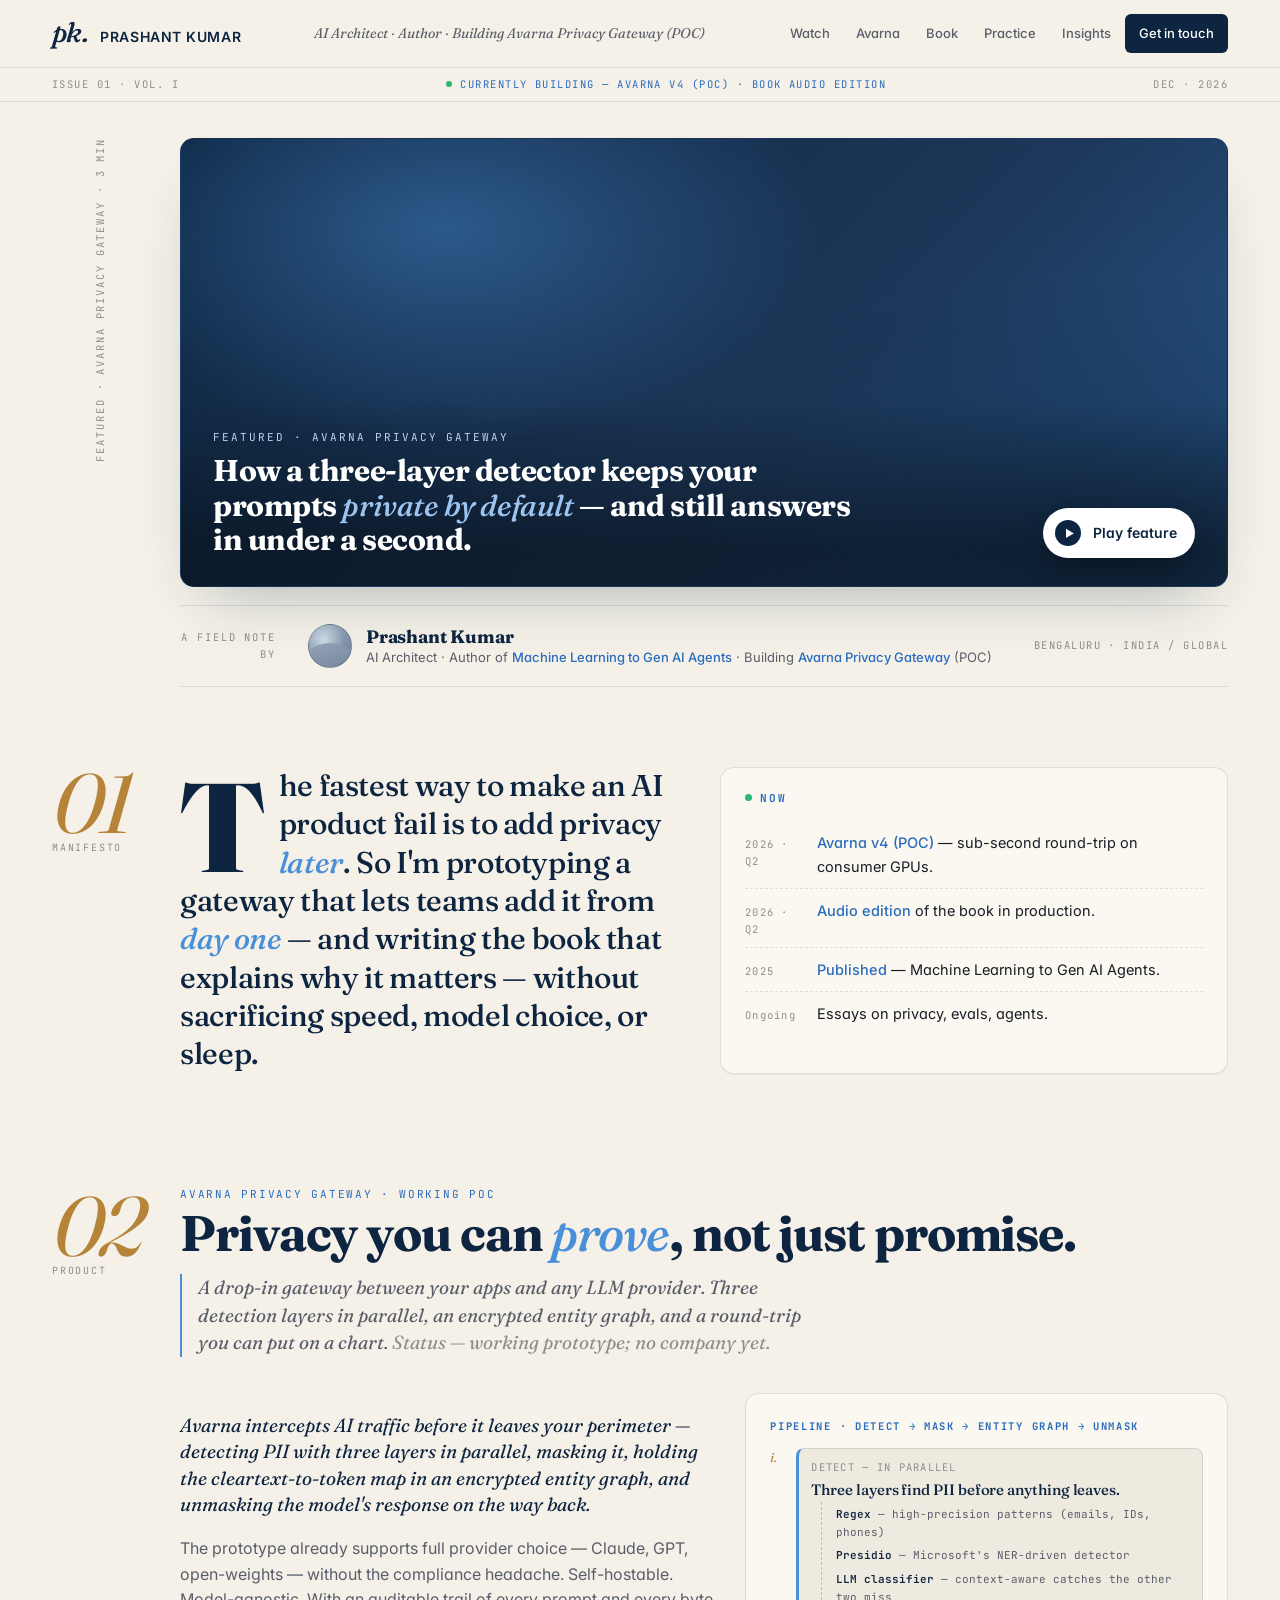
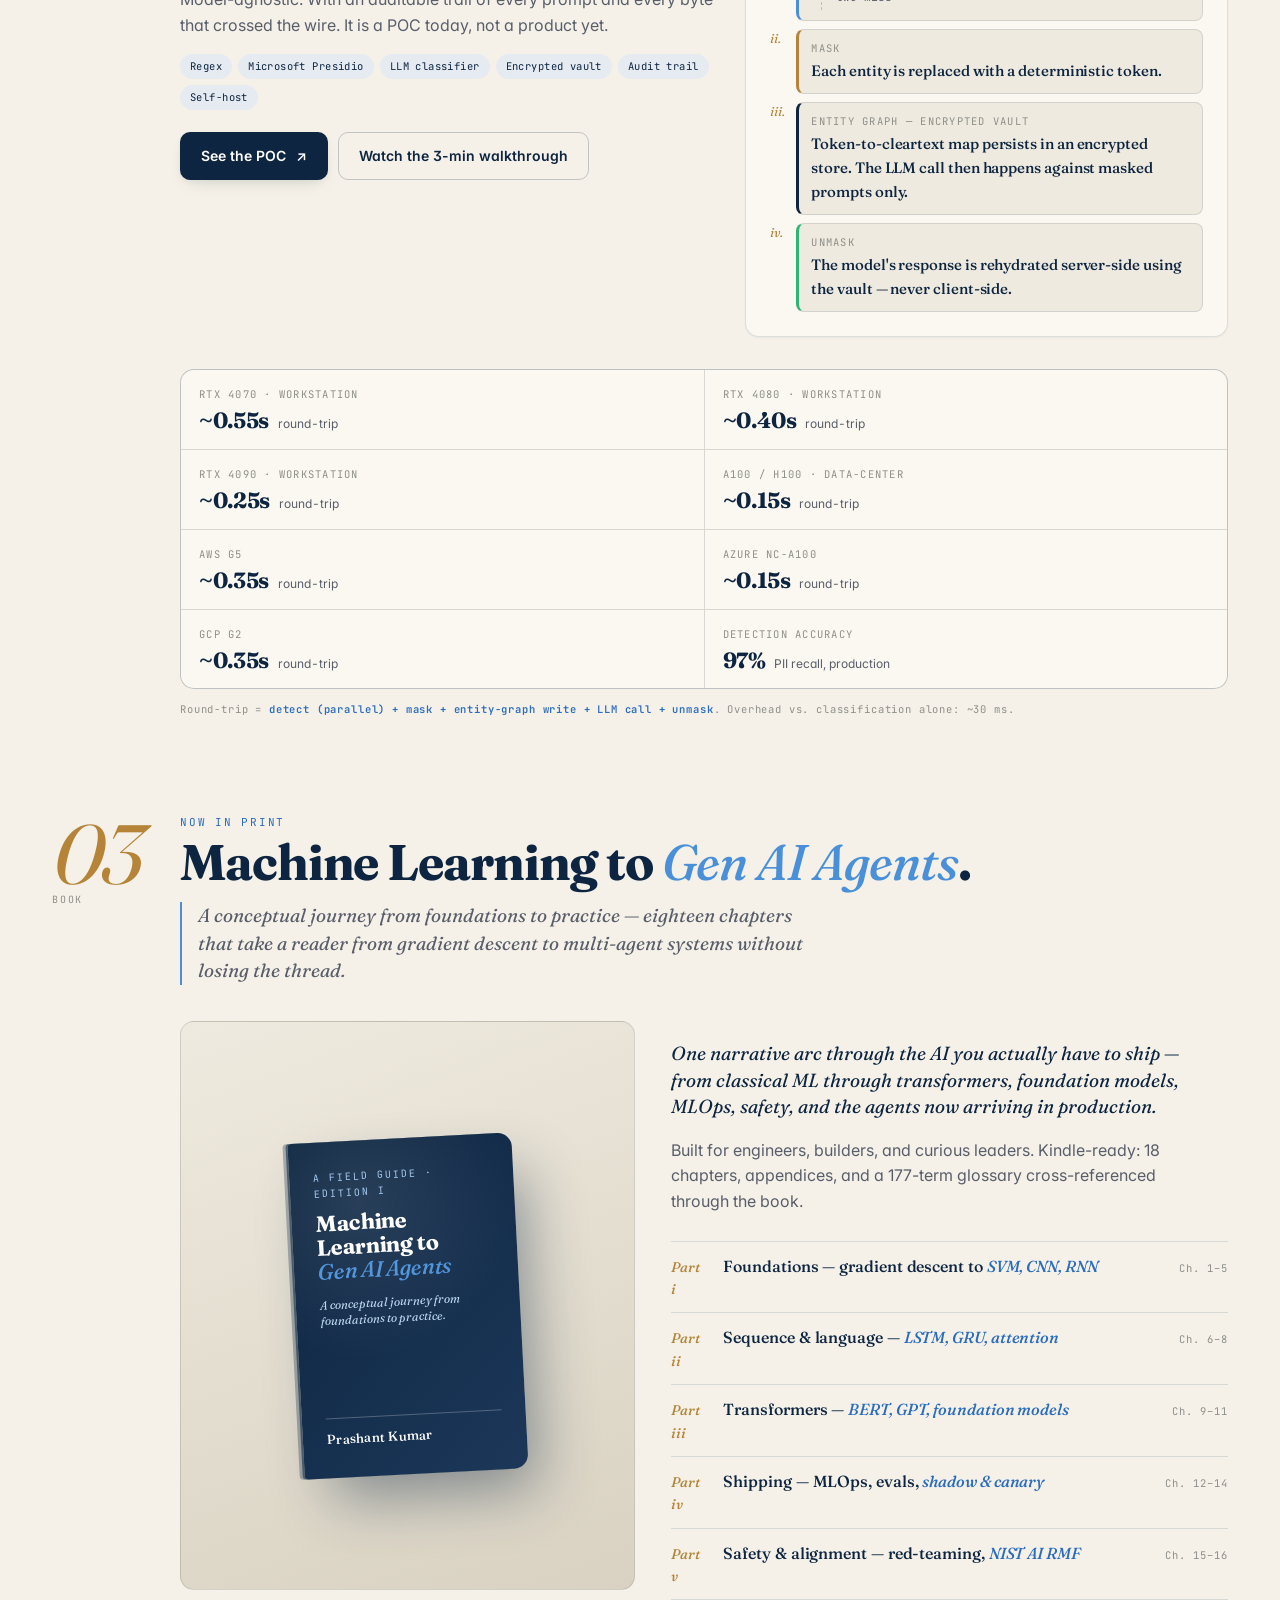
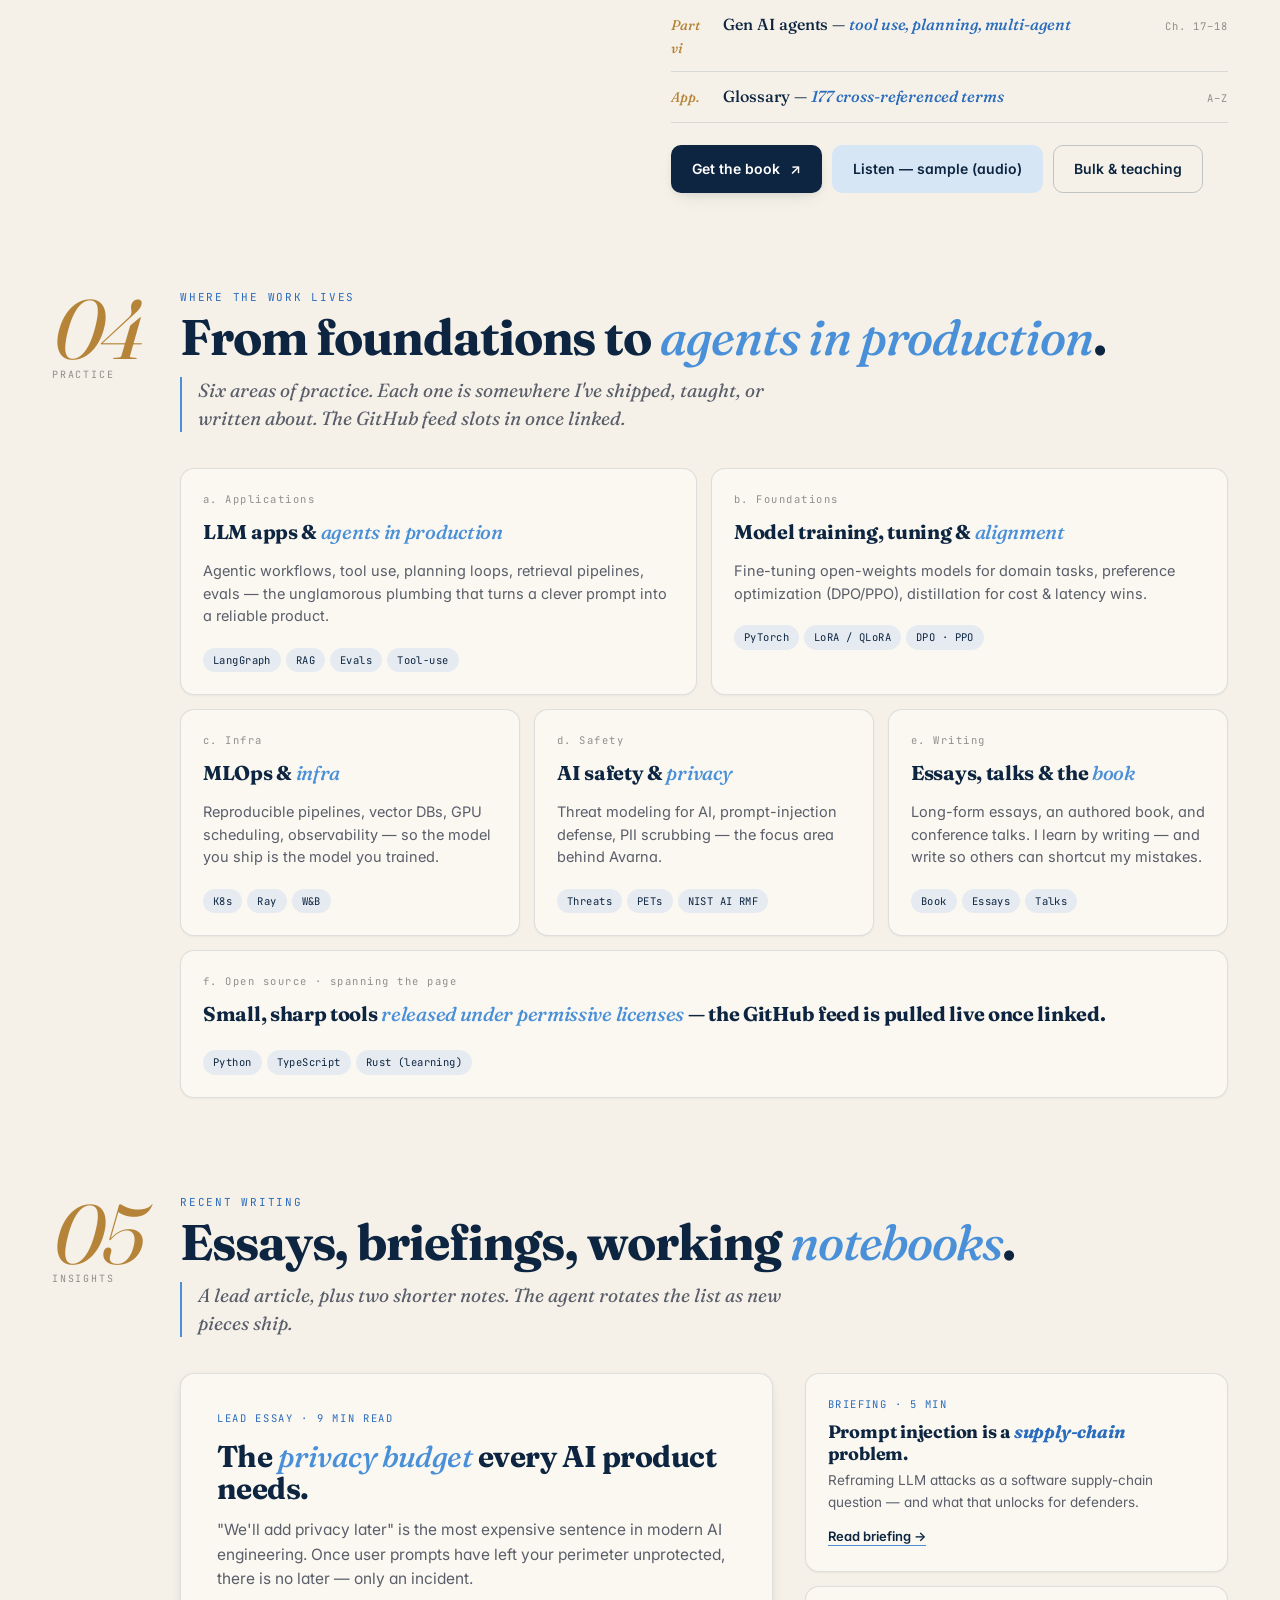
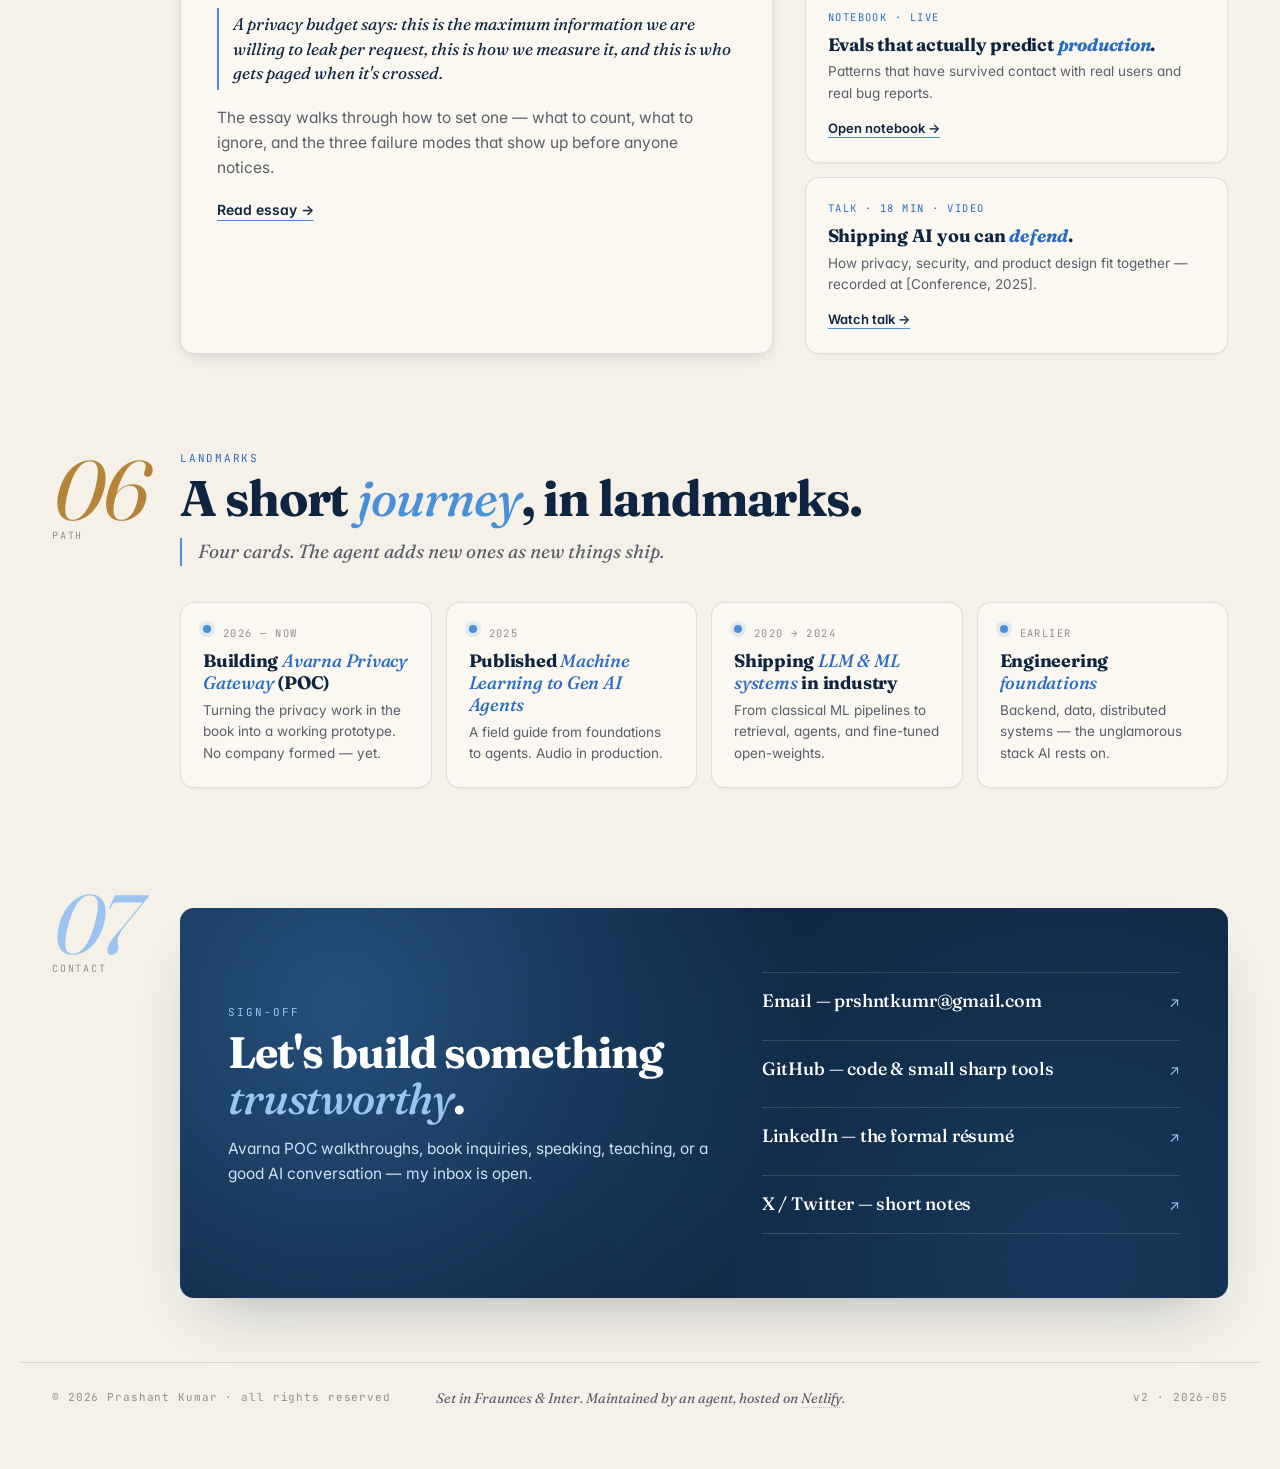
==== index.html @ cac6b0d3 "initial site — editorial executive layout, Avarna POC + book + AI Architect" ====
<!doctype html>
<html lang="en">
<head>
<meta charset="utf-8" />
<meta name="viewport" content="width=device-width, initial-scale=1" />
<title>Prashant Kumar — AI Architect · Author of Machine Learning to Gen AI Agents · Building Avarna Privacy Gateway</title>
<meta name="description" content="Prashant Kumar — AI architect and applied AI/ML engineer, author of 'Machine Learning to Gen AI Agents', currently prototyping Avarna Privacy Gateway. A field guide and a working POC, both built for teams that ship intelligent software." />
<meta name="theme-color" content="#0d2540" />

<meta property="og:title" content="Prashant Kumar — AI Architect · Author · Builder" />
<meta property="og:description" content="Author of 'Machine Learning to Gen AI Agents'. Prototyping Avarna Privacy Gateway — a working POC: 3-layer PII detection, 97% accuracy, sub-second round-trip." />
<meta property="og:type" content="website" />

<link rel="preconnect" href="https://fonts.googleapis.com" />
<link rel="preconnect" href="https://fonts.gstatic.com" crossorigin />
<link href="https://fonts.googleapis.com/css2?family=Fraunces:ital,opsz,wght@0,9..144,400;0,9..144,500;0,9..144,700;0,9..144,900;1,9..144,400;1,9..144,500;1,9..144,700&family=Inter:wght@400;500;600&family=JetBrains+Mono:wght@400;500&display=swap" rel="stylesheet" />

<style>
  :root {
    --bg: #f5f1e8;
    --bg-warm: #efeadf;
    --paper: #fbf8f1;
    --ink: #181c25;
    --ink-dim: #595e6a;
    --ink-soft: #8e8f8a;
    --navy: #0d2540;
    --navy-700: #1c3759;
    --navy-100: #e6ebf2;
    --accent: #4a90d9;
    --accent-deep: #2a6cbd;
    --accent-soft: #d6e6f5;
    --gold: #b58438;
    --rule: rgba(13,37,64,.12);
    --rule-strong: rgba(13,37,64,.22);
    --shadow-sm: 0 1px 2px rgba(13,37,64,.05);
    --shadow-md: 0 8px 20px -10px rgba(13,37,64,.18), 0 2px 6px rgba(13,37,64,.05);
    --shadow-lg: 0 30px 60px -28px rgba(13,37,64,.32);
    --radius: 14px;
    --maxw: 1240px;
  }

  * { box-sizing: border-box; }
  html, body { margin: 0; padding: 0; }
  html { scroll-behavior: smooth; }
  body {
    background: var(--bg);
    color: var(--ink);
    font-family: "Inter", system-ui, sans-serif;
    line-height: 1.6;
    -webkit-font-smoothing: antialiased;
    text-rendering: optimizeLegibility;
    font-feature-settings: "ss01","cv11";
  }
  ::selection { background: var(--accent-soft); color: var(--navy); }

  /* ===== Masthead ===== */
  .masthead {
    border-bottom: 1px solid var(--rule);
    background: var(--bg);
    position: sticky; top: 0; z-index: 50;
    backdrop-filter: blur(10px) saturate(140%);
  }
  .mast-inner {
    max-width: var(--maxw); margin: 0 auto;
    padding: 14px 32px;
    display: grid;
    grid-template-columns: auto 1fr auto;
    align-items: center;
    gap: 28px;
  }
  .mast-brand {
    display: inline-flex; align-items: baseline; gap: 12px;
    text-decoration: none; color: var(--navy);
  }
  .mast-mono {
    font-family: "Fraunces", serif;
    font-style: italic;
    font-weight: 500;
    font-size: 28px;
    color: var(--navy);
    letter-spacing: -.02em;
    line-height: 1;
  }
  .mast-name {
    font-family: "Inter", sans-serif;
    font-weight: 600;
    font-size: 14px;
    letter-spacing: .04em;
    text-transform: uppercase;
    color: var(--navy);
  }
  .mast-tag {
    font-family: "Fraunces", serif;
    font-style: italic;
    font-weight: 400;
    font-size: 14px;
    color: var(--ink-dim);
    text-align: center;
  }
  .mast-nav { display: flex; gap: 2px; align-items: center; }
  .mast-nav a {
    color: var(--ink-dim); text-decoration: none;
    padding: 8px 12px;
    font-size: 13px; font-weight: 500;
    border-radius: 6px;
  }
  .mast-nav a:hover { color: var(--navy); background: rgba(13,37,64,.05); }
  .mast-nav a.cta {
    background: var(--navy); color: #fff;
    padding: 9px 14px;
  }
  .mast-nav a.cta:hover { background: var(--navy-700); }
  @media (max-width: 820px) {
    .mast-inner { grid-template-columns: auto auto; }
    .mast-tag { display: none; }
  }

  /* ===== Issue rule (date strip below masthead) ===== */
  .issue-rule {
    border-bottom: 1px solid var(--rule);
    background: var(--bg);
  }
  .issue-inner {
    max-width: var(--maxw); margin: 0 auto;
    padding: 8px 32px;
    display: flex; align-items: center; justify-content: space-between;
    font-family: "JetBrains Mono", monospace;
    font-size: 10.5px;
    color: var(--ink-soft);
    letter-spacing: .14em;
    text-transform: uppercase;
  }
  .issue-inner .live { color: var(--accent-deep); }
  .issue-inner .live::before {
    content: ""; display: inline-block;
    width: 6px; height: 6px; border-radius: 50%;
    background: #2bb673; margin-right: 8px; vertical-align: 1px;
  }

  /* ===== Layout ===== */
  main { max-width: var(--maxw); margin: 0 auto; padding: 0 32px; }

  /* ===== Section system — number in left margin ===== */
  .chap {
    display: grid;
    grid-template-columns: 96px 1fr;
    gap: 32px;
    padding: 96px 0 0;
    scroll-margin-top: 80px;
  }
  .chap-num {
    font-family: "Fraunces", serif;
    font-style: italic;
    font-weight: 400;
    font-size: 84px;
    line-height: .85;
    color: var(--gold);
    letter-spacing: -.03em;
    padding-top: 4px;
    user-select: none;
  }
  .chap-num small {
    display: block;
    font-family: "JetBrains Mono", monospace;
    font-style: normal;
    font-size: 10px;
    color: var(--ink-soft);
    letter-spacing: .18em;
    margin-top: 6px;
    text-transform: uppercase;
  }
  .chap-body { min-width: 0; }
  @media (max-width: 760px) {
    .chap { grid-template-columns: 1fr; gap: 12px; padding-top: 64px; }
    .chap-num { font-size: 48px; }
  }

  .chap-title {
    font-family: "Fraunces", serif;
    font-weight: 700;
    font-size: clamp(30px, 4.2vw, 50px);
    line-height: 1.05;
    letter-spacing: -.022em;
    color: var(--navy);
    margin: 0 0 14px;
  }
  .chap-title .it {
    font-style: italic;
    font-weight: 500;
    color: var(--accent);
  }
  .chap-kicker {
    font-family: "JetBrains Mono", monospace;
    font-size: 11px;
    color: var(--accent-deep);
    letter-spacing: .16em;
    text-transform: uppercase;
    margin-bottom: 4px;
  }
  .chap-dek {
    font-family: "Fraunces", serif;
    font-style: italic;
    font-weight: 400;
    font-size: 19px;
    line-height: 1.45;
    color: var(--ink-dim);
    max-width: 640px;
    margin: 0 0 36px;
    border-left: 2px solid var(--accent);
    padding-left: 16px;
  }

  /* ===== OPENER (video as hero) ===== */
  .opener { padding-top: 36px; }
  .opener-grid {
    display: grid;
    grid-template-columns: 96px 1fr;
    gap: 32px;
  }
  @media (max-width: 760px) { .opener-grid { grid-template-columns: 1fr; } }

  .opener-meta {
    padding-top: 16px;
    font-family: "JetBrains Mono", monospace;
    font-size: 10.5px;
    color: var(--ink-soft);
    letter-spacing: .18em;
    text-transform: uppercase;
    writing-mode: vertical-rl;
    transform: rotate(180deg);
    align-self: start;
    justify-self: center;
  }
  @media (max-width: 760px) { .opener-meta { display: none; } }

  .video-stage {
    position: relative;
    aspect-ratio: 21 / 9;
    border-radius: var(--radius);
    overflow: hidden;
    background:
      radial-gradient(60% 80% at 25% 20%, rgba(74,144,217,.45), transparent 60%),
      radial-gradient(80% 100% at 90% 90%, rgba(13,37,64,.6), transparent 60%),
      linear-gradient(135deg, #0d2540 0%, #1c3759 60%, #2a5a8f 100%);
    box-shadow: var(--shadow-lg);
    border: 1px solid var(--rule-strong);
    display: flex;
    align-items: flex-end;
    color: #fff;
    isolation: isolate;
  }
  /* subtle film-grain on video stage */
  .video-stage::after {
    content: ""; position: absolute; inset: 0;
    background-image: url("data:image/svg+xml;utf8,<svg xmlns='http://www.w3.org/2000/svg' width='220' height='220'><filter id='n'><feTurbulence baseFrequency='.9' numOctaves='2' stitchTiles='stitch'/></filter><rect width='100%' height='100%' filter='url(%23n)' opacity='.4'/></svg>");
    opacity: .12; mix-blend-mode: overlay; pointer-events: none;
  }
  .video-overlay {
    position: relative; z-index: 1;
    padding: 28px 32px;
    display: grid;
    grid-template-columns: 1fr auto;
    align-items: end;
    gap: 28px;
    width: 100%;
    background: linear-gradient(180deg, transparent 0%, rgba(0,0,0,.45) 80%);
  }
  .video-label {
    font-family: "JetBrains Mono", monospace;
    font-size: 11px;
    letter-spacing: .18em;
    text-transform: uppercase;
    color: #b9d4ee;
    margin-bottom: 8px;
  }
  .video-title {
    font-family: "Fraunces", serif;
    font-weight: 700;
    font-size: clamp(22px, 2.6vw, 30px);
    line-height: 1.15;
    letter-spacing: -.015em;
    color: #fff;
    margin: 0;
    max-width: 640px;
  }
  .video-title em { color: #9cc4f0; font-weight: 500; }
  .video-play {
    display: inline-flex; align-items: center; gap: 12px;
    background: #fff; color: var(--navy);
    border: 0; cursor: pointer;
    padding: 12px 18px 12px 12px;
    border-radius: 999px;
    text-decoration: none;
    font-weight: 600;
    font-size: 14px;
    box-shadow: 0 14px 30px -8px rgba(0,0,0,.4);
    white-space: nowrap;
  }
  .video-play .tri {
    width: 26px; height: 26px;
    border-radius: 50%;
    background: var(--navy); color: #fff;
    display: inline-flex; align-items: center; justify-content: center;
    font-size: 10px; padding-left: 2px;
  }
  @media (max-width: 700px) {
    .video-stage { aspect-ratio: 16 / 11; }
    .video-overlay { grid-template-columns: 1fr; padding: 18px 20px; }
  }

  /* ===== Byline strip (under video) ===== */
  .byline {
    margin-top: 18px;
    padding: 18px 0;
    border-top: 1px solid var(--rule);
    border-bottom: 1px solid var(--rule);
    display: grid;
    grid-template-columns: 96px 1fr auto;
    gap: 32px;
    align-items: center;
  }
  @media (max-width: 760px) { .byline { grid-template-columns: 1fr; gap: 10px; } }
  .byline-by {
    font-family: "JetBrains Mono", monospace;
    font-size: 10.5px;
    color: var(--ink-soft);
    letter-spacing: .18em;
    text-transform: uppercase;
    text-align: right;
  }
  @media (max-width: 760px) { .byline-by { text-align: left; } }
  .byline-author {
    display: inline-flex; align-items: center; gap: 14px;
    color: var(--ink);
  }
  .byline-photo {
    width: 44px; height: 44px;
    border-radius: 50%;
    background:
      radial-gradient(circle at 35% 35%, #cdd9e6, transparent 55%),
      linear-gradient(160deg, #95a6ba, #6c7c92);
    flex-shrink: 0;
    position: relative;
    overflow: hidden;
    border: 1px solid var(--rule-strong);
  }
  .byline-photo::after {
    content: ""; position: absolute; left: 50%; bottom: -14px;
    transform: translateX(-50%);
    width: 70px; height: 38px;
    border-radius: 35px 35px 0 0;
    background: linear-gradient(160deg, #95a6ba, #6c7c92);
  }
  .byline-id { line-height: 1.25; }
  .byline-id .nm {
    font-family: "Fraunces", serif;
    font-weight: 700;
    font-size: 18px;
    color: var(--navy);
    letter-spacing: -.01em;
  }
  .byline-id .rl {
    font-size: 13px;
    color: var(--ink-dim);
  }
  .byline-id .rl em {
    color: var(--accent-deep);
    font-style: normal;
    font-weight: 500;
  }
  .byline-meta {
    font-family: "JetBrains Mono", monospace;
    font-size: 10.5px;
    color: var(--ink-soft);
    letter-spacing: .14em;
    text-transform: uppercase;
    text-align: right;
  }
  @media (max-width: 760px) { .byline-meta { text-align: left; } }

  /* ===== Manifesto (with drop cap) ===== */
  .manifesto {
    display: grid;
    grid-template-columns: 96px 1fr 1fr;
    gap: 32px;
    padding: 80px 0 16px;
  }
  @media (max-width: 980px) { .manifesto { grid-template-columns: 1fr; } }
  .manifesto-num {
    font-family: "Fraunces", serif;
    font-style: italic;
    font-weight: 400;
    font-size: 84px;
    line-height: .85;
    color: var(--gold);
    letter-spacing: -.03em;
    user-select: none;
  }
  .manifesto-num small {
    display: block;
    font-family: "JetBrains Mono", monospace;
    font-style: normal;
    font-size: 10px;
    color: var(--ink-soft);
    letter-spacing: .18em;
    margin-top: 6px;
    text-transform: uppercase;
  }
  @media (max-width: 980px) { .manifesto-num { font-size: 48px; } }
  .manifesto-text {
    font-family: "Fraunces", serif;
    font-weight: 500;
    font-size: clamp(22px, 2.4vw, 30px);
    line-height: 1.28;
    letter-spacing: -.012em;
    color: var(--navy);
  }
  .manifesto-text .it { font-style: italic; color: var(--accent); font-weight: 500; }
  .manifesto-text::first-letter {
    font-family: "Fraunces", serif;
    font-weight: 900;
    font-size: 4.2em;
    float: left;
    line-height: .82;
    padding: 8px 14px 0 0;
    color: var(--navy);
  }
  .manifesto-now {
    background: var(--paper);
    border: 1px solid var(--rule);
    border-radius: var(--radius);
    padding: 22px 24px;
    box-shadow: var(--shadow-sm);
  }
  .manifesto-now h4 {
    font-family: "JetBrains Mono", monospace;
    font-size: 11px;
    letter-spacing: .18em;
    text-transform: uppercase;
    color: var(--accent-deep);
    margin: 0 0 14px;
  }
  .manifesto-now h4::before {
    content: ""; display: inline-block;
    width: 7px; height: 7px; border-radius: 50%;
    background: #2bb673; margin-right: 8px; vertical-align: 1px;
  }
  .now-list { margin: 0; padding: 0; list-style: none; }
  .now-list li {
    padding: 10px 0;
    border-top: 1px dashed var(--rule);
    display: grid;
    grid-template-columns: 60px 1fr;
    gap: 12px;
    align-items: baseline;
  }
  .now-list li:first-child { border-top: 0; }
  .now-list .yr {
    font-family: "JetBrains Mono", monospace;
    font-size: 10.5px;
    color: var(--ink-soft);
    letter-spacing: .12em;
  }
  .now-list .wh {
    color: var(--ink);
    font-size: 14.5px;
  }
  .now-list .wh em {
    color: var(--accent-deep);
    font-style: normal;
    font-weight: 500;
  }

  /* ===== Avarna case study (asymmetric, with perf table) ===== */
  .case {
    display: grid;
    grid-template-columns: 1.05fr .95fr;
    gap: 32px;
    align-items: start;
  }
  @media (max-width: 880px) { .case { grid-template-columns: 1fr; } }
  .case-text { min-width: 0; }
  .case-text p {
    color: var(--ink-dim);
    font-size: 16px;
    max-width: 540px;
  }
  .case-text .lead {
    font-family: "Fraunces", serif;
    font-style: italic;
    font-size: 19px;
    color: var(--navy);
    line-height: 1.4;
    margin-bottom: 18px;
  }
  .case-tags { display: flex; flex-wrap: wrap; gap: 6px; margin-top: 16px; }
  .tag {
    font-family: "JetBrains Mono", monospace;
    font-size: 10.5px;
    padding: 4px 10px;
    border-radius: 999px;
    background: var(--navy-100);
    color: var(--navy);
    letter-spacing: .04em;
  }
  .ctas { display: flex; flex-wrap: wrap; gap: 10px; margin-top: 22px; }
  .btn {
    display: inline-flex; align-items: center; gap: 10px;
    padding: 12px 20px;
    border-radius: 10px;
    text-decoration: none;
    font-weight: 600;
    font-size: 14px;
    border: 1px solid transparent;
    transition: transform .15s ease, background .2s ease, box-shadow .2s ease, color .2s ease, border-color .2s ease;
  }
  .btn-p { background: var(--navy); color: #fff; box-shadow: var(--shadow-md); }
  .btn-p:hover { background: var(--navy-700); transform: translateY(-1px); }
  .btn-s { background: var(--accent-soft); color: var(--navy); }
  .btn-s:hover { background: #c1d8ee; transform: translateY(-1px); }
  .btn-g { background: transparent; color: var(--navy); border-color: var(--rule-strong); }
  .btn-g:hover { background: var(--paper); border-color: var(--navy-700); }
  .btn .arr { transition: transform .2s ease; }
  .btn:hover .arr { transform: translate(3px, -3px); }

  /* Pipeline diagram */
  .pipeline {
    background: var(--paper);
    border: 1px solid var(--rule);
    border-radius: var(--radius);
    padding: 24px;
    box-shadow: var(--shadow-sm);
  }
  .pipeline h4 {
    font-family: "JetBrains Mono", monospace;
    font-size: 10.5px;
    letter-spacing: .16em;
    text-transform: uppercase;
    color: var(--accent-deep);
    margin: 0 0 14px;
  }
  .pl-flow { display: grid; gap: 8px; }
  .pl-row {
    display: grid;
    grid-template-columns: 16px 1fr;
    gap: 10px;
    align-items: start;
  }
  .pl-tick {
    font-family: "Fraunces", serif;
    font-style: italic;
    color: var(--gold);
    line-height: 1.4;
    font-size: 13px;
  }
  .pl-box {
    background: var(--bg-warm);
    border: 1px solid var(--rule);
    border-radius: 8px;
    padding: 10px 12px;
  }
  .pl-box.detect { border-left: 3px solid var(--accent); }
  .pl-box.mask   { border-left: 3px solid var(--gold); }
  .pl-box.entity { border-left: 3px solid var(--navy); }
  .pl-box.unmask { border-left: 3px solid #2bb673; }
  .pl-box .lbl {
    font-family: "JetBrains Mono", monospace;
    font-size: 10.5px;
    color: var(--ink-soft);
    letter-spacing: .12em;
    text-transform: uppercase;
  }
  .pl-box .desc {
    font-family: "Fraunces", serif;
    font-weight: 500;
    font-size: 15px;
    color: var(--navy);
    margin-top: 2px;
    letter-spacing: -.005em;
  }
  .pl-box .desc em { color: var(--accent-deep); font-style: normal; }
  .pl-parallel {
    margin-left: 10px;
    border-left: 1px dashed var(--rule-strong);
    padding: 4px 0 4px 14px;
    display: grid;
    gap: 6px;
  }
  .pl-parallel .item {
    font-family: "JetBrains Mono", monospace;
    font-size: 11px;
    color: var(--ink-dim);
  }
  .pl-parallel .item strong {
    color: var(--navy);
    font-weight: 600;
  }

  /* Perf grid */
  .perf-grid {
    margin-top: 32px;
    display: grid;
    grid-template-columns: 1fr 1fr;
    gap: 1px;
    background: var(--rule);
    border: 1px solid var(--rule);
    border-radius: var(--radius);
    overflow: hidden;
  }
  @media (max-width: 600px) { .perf-grid { grid-template-columns: 1fr; } }
  .perf-cell {
    background: var(--paper);
    padding: 16px 18px;
  }
  .perf-cell .hw {
    font-family: "JetBrains Mono", monospace;
    font-size: 10.5px;
    color: var(--ink-soft);
    letter-spacing: .12em;
    text-transform: uppercase;
  }
  .perf-cell .rt {
    font-family: "Fraunces", serif;
    font-weight: 700;
    font-size: 22px;
    color: var(--navy);
    line-height: 1.1;
    margin-top: 6px;
    letter-spacing: -.015em;
    font-variant-numeric: tabular-nums;
  }
  .perf-cell .rt small {
    font-family: "Inter", sans-serif;
    font-weight: 400;
    font-size: 12px;
    color: var(--ink-dim);
    letter-spacing: 0;
    margin-left: 4px;
  }
  .perf-foot {
    margin-top: 12px;
    font-family: "JetBrains Mono", monospace;
    font-size: 10.5px;
    color: var(--ink-soft);
    letter-spacing: .08em;
  }
  .perf-foot strong { color: var(--accent-deep); font-weight: 600; }

  /* ===== Book spread ===== */
  .book {
    display: grid;
    grid-template-columns: .9fr 1.1fr;
    gap: 36px;
    align-items: start;
  }
  @media (max-width: 880px) { .book { grid-template-columns: 1fr; } }
  .book-stage {
    background: linear-gradient(160deg, #efeadf 0%, #d9d2c2 100%);
    border-radius: var(--radius);
    padding: 40px;
    display: flex; align-items: center; justify-content: center;
    aspect-ratio: 4 / 5;
    overflow: hidden;
    border: 1px solid var(--rule);
  }
  .book-cover {
    width: 60%; max-width: 260px;
    aspect-ratio: 2 / 3;
    background: linear-gradient(135deg, var(--navy) 0%, var(--navy-700) 100%);
    color: #fff;
    border-radius: 4px 14px 14px 4px;
    box-shadow:
      -2px 0 0 rgba(13,37,64,.55),
      -5px 0 0 rgba(13,37,64,.3),
      18px 30px 60px -10px rgba(13,37,64,.45);
    padding: 28px 24px;
    display: flex; flex-direction: column; justify-content: space-between;
    transform: rotate(-3deg);
    transition: transform .35s ease;
    position: relative;
    overflow: hidden;
  }
  .book-cover:hover { transform: rotate(0) translateY(-4px); }
  .book-cover::before {
    content: ""; position: absolute; inset: 0;
    background: radial-gradient(circle at 30% 18%, rgba(255,255,255,.1), transparent 50%);
  }
  .book-cover .pub {
    font-family: "JetBrains Mono", monospace;
    font-size: 10px;
    letter-spacing: .2em;
    color: #9cc4f0;
    text-transform: uppercase;
  }
  .book-cover .ttl {
    font-family: "Fraunces", serif;
    font-weight: 700;
    font-size: 22px;
    line-height: 1.08;
    letter-spacing: -.015em;
    margin-top: 10px;
  }
  .book-cover .ttl em { color: var(--accent); font-weight: 500; font-style: italic; }
  .book-cover .sub {
    font-family: "Fraunces", serif;
    font-style: italic;
    font-weight: 400;
    font-size: 12px;
    color: #b9d4ee;
    margin-top: 14px;
    line-height: 1.35;
  }
  .book-cover .au {
    font-family: "Fraunces", serif;
    font-weight: 500;
    font-size: 13px;
    color: #fff;
    border-top: 1px solid rgba(255,255,255,.25);
    padding-top: 10px;
    letter-spacing: .02em;
  }

  .book-info p {
    color: var(--ink-dim);
    font-size: 16px;
    max-width: 540px;
  }
  .book-info .lead {
    font-family: "Fraunces", serif;
    font-style: italic;
    font-size: 19px;
    color: var(--navy);
    line-height: 1.4;
    margin-bottom: 18px;
  }
  .toc {
    margin-top: 26px;
    border-top: 1px solid var(--rule);
  }
  .toc-row {
    display: grid;
    grid-template-columns: 36px 1fr auto;
    gap: 16px;
    padding: 12px 0;
    border-bottom: 1px solid var(--rule);
    align-items: baseline;
  }
  .toc-row .pt {
    font-family: "Fraunces", serif;
    font-style: italic;
    font-weight: 500;
    font-size: 14px;
    color: var(--gold);
  }
  .toc-row .ti {
    font-family: "Fraunces", serif;
    font-weight: 500;
    font-size: 16px;
    color: var(--navy);
    letter-spacing: -.005em;
  }
  .toc-row .ti em {
    font-style: italic;
    color: var(--accent-deep);
    font-weight: 500;
  }
  .toc-row .ch {
    font-family: "JetBrains Mono", monospace;
    font-size: 10.5px;
    color: var(--ink-soft);
    letter-spacing: .1em;
  }

  /* ===== Practice — asymmetric card list ===== */
  .practice {
    display: grid;
    grid-template-columns: repeat(6, 1fr);
    gap: 14px;
  }
  @media (max-width: 880px) { .practice { grid-template-columns: repeat(2, 1fr); } }
  @media (max-width: 520px) { .practice { grid-template-columns: 1fr; } }
  .pcard {
    background: var(--paper);
    border: 1px solid var(--rule);
    border-radius: var(--radius);
    padding: 22px;
    box-shadow: var(--shadow-sm);
    transition: transform .25s ease, box-shadow .25s ease, border-color .25s ease;
    grid-column: span 2;
    display: flex; flex-direction: column; gap: 8px;
  }
  .pcard:hover { transform: translateY(-3px); box-shadow: var(--shadow-md); border-color: var(--rule-strong); }
  /* alternating widths for editorial rhythm */
  .pcard:nth-child(6n+1) { grid-column: span 3; }
  .pcard:nth-child(6n+2) { grid-column: span 3; }
  .pcard:nth-child(6n+3) { grid-column: span 2; }
  .pcard:nth-child(6n+4) { grid-column: span 2; }
  .pcard:nth-child(6n+5) { grid-column: span 2; }
  .pcard:nth-child(6n+6) { grid-column: span 6; }
  @media (max-width: 880px) {
    .pcard, .pcard:nth-child(n) { grid-column: span 2; }
  }
  @media (max-width: 520px) {
    .pcard, .pcard:nth-child(n) { grid-column: span 1; }
  }
  .pcard .pnum {
    font-family: "JetBrains Mono", monospace;
    font-size: 10.5px;
    color: var(--ink-soft);
    letter-spacing: .14em;
  }
  .pcard h3 {
    font-family: "Fraunces", serif;
    font-weight: 700;
    font-size: 20px;
    color: var(--navy);
    margin: 0;
    letter-spacing: -.015em;
  }
  .pcard h3 .it { font-style: italic; font-weight: 500; color: var(--accent); }
  .pcard p {
    color: var(--ink-dim);
    margin: 4px 0 0;
    font-size: 14.5px;
    line-height: 1.55;
  }
  .pcard .pmeta {
    display: flex; flex-wrap: wrap; gap: 5px;
    margin-top: 12px;
  }

  /* ===== Insights ===== */
  .insights {
    display: grid;
    grid-template-columns: 1.4fr 1fr;
    gap: 32px;
  }
  @media (max-width: 880px) { .insights { grid-template-columns: 1fr; } }
  .lead-essay {
    background: var(--paper);
    border: 1px solid var(--rule);
    border-radius: var(--radius);
    padding: 36px;
    box-shadow: var(--shadow-md);
    position: relative;
  }
  .lead-essay .kk {
    font-family: "JetBrains Mono", monospace;
    font-size: 10.5px;
    letter-spacing: .16em;
    text-transform: uppercase;
    color: var(--accent-deep);
    margin-bottom: 14px;
  }
  .lead-essay h3 {
    font-family: "Fraunces", serif;
    font-weight: 700;
    font-size: 30px;
    line-height: 1.08;
    letter-spacing: -.018em;
    color: var(--navy);
    margin: 0 0 12px;
  }
  .lead-essay h3 .it { font-style: italic; font-weight: 500; color: var(--accent); }
  .lead-essay p {
    color: var(--ink-dim);
    font-size: 15.5px;
    margin: 0 0 16px;
  }
  .lead-essay .pull {
    font-family: "Fraunces", serif;
    font-style: italic;
    font-size: 17px;
    color: var(--navy);
    line-height: 1.45;
    border-left: 2px solid var(--accent);
    padding: 4px 0 4px 14px;
    margin: 16px 0;
  }
  .lead-essay a.read {
    color: var(--navy);
    font-weight: 600;
    text-decoration: none;
    font-size: 14px;
    border-bottom: 1px solid var(--accent);
    padding-bottom: 2px;
  }
  .more-stack { display: grid; gap: 14px; align-content: start; }
  .mi {
    background: var(--paper);
    border: 1px solid var(--rule);
    border-radius: var(--radius);
    padding: 22px;
    box-shadow: var(--shadow-sm);
  }
  .mi .kk {
    font-family: "JetBrains Mono", monospace;
    font-size: 10.5px;
    letter-spacing: .14em;
    text-transform: uppercase;
    color: var(--accent-deep);
    margin-bottom: 8px;
  }
  .mi h4 {
    font-family: "Fraunces", serif;
    font-weight: 700;
    font-size: 18px;
    color: var(--navy);
    margin: 0 0 6px;
    line-height: 1.2;
    letter-spacing: -.012em;
  }
  .mi p { color: var(--ink-dim); font-size: 13.5px; margin: 0 0 10px; }
  .mi a { color: var(--navy); font-weight: 600; text-decoration: none; font-size: 13px; border-bottom: 1px solid var(--accent); padding-bottom: 1px; }

  /* ===== Journey — horizontal scroll band ===== */
  .journey-band {
    display: grid;
    grid-template-columns: repeat(4, 1fr);
    gap: 14px;
  }
  @media (max-width: 880px) { .journey-band { grid-template-columns: 1fr 1fr; } }
  @media (max-width: 520px) { .journey-band { grid-template-columns: 1fr; } }
  .jcard {
    background: var(--paper);
    border: 1px solid var(--rule);
    border-radius: var(--radius);
    padding: 22px;
    box-shadow: var(--shadow-sm);
    position: relative;
  }
  .jcard::before {
    content: ""; position: absolute;
    top: 22px; left: 22px;
    width: 8px; height: 8px; border-radius: 50%;
    background: var(--accent);
    box-shadow: 0 0 0 4px rgba(74,144,217,.15);
  }
  .jcard .when {
    font-family: "JetBrains Mono", monospace;
    font-size: 10.5px;
    letter-spacing: .14em;
    text-transform: uppercase;
    color: var(--ink-soft);
    margin-left: 20px;
  }
  .jcard .what {
    font-family: "Fraunces", serif;
    font-weight: 700;
    font-size: 18px;
    color: var(--navy);
    margin: 8px 0 6px;
    line-height: 1.22;
    letter-spacing: -.012em;
  }
  .jcard .what em { font-style: italic; color: var(--accent-deep); font-weight: 500; }
  .jcard .why { color: var(--ink-dim); font-size: 13.5px; margin: 0; }

  /* ===== Sign-off ===== */
  .signoff {
    background: var(--navy);
    color: #fff;
    border-radius: var(--radius);
    padding: 64px 48px;
    margin-top: 24px;
    position: relative;
    overflow: hidden;
    box-shadow: var(--shadow-lg);
    display: grid;
    grid-template-columns: 1.2fr 1fr;
    gap: 32px;
    align-items: center;
  }
  @media (max-width: 760px) { .signoff { grid-template-columns: 1fr; padding: 40px 28px; } }
  .signoff::before {
    content: ""; position: absolute; inset: 0;
    background:
      radial-gradient(circle at 15% 25%, rgba(74,144,217,.4), transparent 50%),
      radial-gradient(circle at 85% 90%, rgba(74,144,217,.18), transparent 55%);
    pointer-events: none;
  }
  .signoff > * { position: relative; z-index: 1; }
  .signoff .kk {
    font-family: "JetBrains Mono", monospace;
    font-size: 11px;
    letter-spacing: .18em;
    text-transform: uppercase;
    color: #9cc4f0;
  }
  .signoff h2 {
    font-family: "Fraunces", serif;
    font-weight: 700;
    font-size: clamp(28px, 4vw, 44px);
    line-height: 1.05;
    color: #fff;
    margin: 8px 0 14px;
    letter-spacing: -.022em;
  }
  .signoff h2 .it { font-style: italic; font-weight: 500; color: #9cc4f0; }
  .signoff p { color: #cfe1f5; font-size: 15.5px; max-width: 480px; }
  .signoff-links { display: grid; gap: 10px; }
  .so-link {
    display: grid; grid-template-columns: 1fr auto; align-items: baseline;
    padding: 14px 0;
    border-top: 1px solid rgba(255,255,255,.15);
    color: #fff; text-decoration: none;
    font-family: "Fraunces", serif;
    font-weight: 500;
    font-size: 18px;
    letter-spacing: -.01em;
    transition: padding-left .2s ease;
  }
  .so-link:last-child { border-bottom: 1px solid rgba(255,255,255,.15); }
  .so-link:hover { padding-left: 8px; color: #9cc4f0; }
  .so-link .ar { font-family: "Inter", sans-serif; font-weight: 400; font-size: 14px; color: #9cc4f0; }

  /* ===== Colophon footer ===== */
  .colophon {
    max-width: var(--maxw); margin: 64px auto 0;
    padding: 24px 32px 60px;
    border-top: 1px solid var(--rule);
    display: grid;
    grid-template-columns: 1fr auto 1fr;
    gap: 32px;
    align-items: center;
    color: var(--ink-soft);
    font-family: "JetBrains Mono", monospace;
    font-size: 11px;
    letter-spacing: .08em;
  }
  @media (max-width: 760px) { .colophon { grid-template-columns: 1fr; text-align: center; } }
  .colophon .mid {
    font-family: "Fraunces", serif;
    font-style: italic;
    font-weight: 400;
    font-size: 14px;
    color: var(--ink-dim);
    letter-spacing: 0;
  }
  .colophon a { color: var(--ink-dim); text-decoration: none; border-bottom: 1px dotted var(--rule-strong); }

  /* Reveal */
  .reveal { opacity: 0; transform: translateY(18px); transition: opacity .7s ease, transform .7s ease; }
  .reveal.in { opacity: 1; transform: none; }
</style>
</head>
<body>

<!-- Masthead -->
<header class="masthead">
  <div class="mast-inner">
    <a class="mast-brand" href="#top">
      <span class="mast-mono">pk.</span>
      <span class="mast-name">Prashant Kumar</span>
    </a>
    <div class="mast-tag">AI Architect · Author · Building Avarna Privacy Gateway (POC)</div>
    <nav class="mast-nav">
      <a href="#opener">Watch</a>
      <a href="#avarna">Avarna</a>
      <a href="#book">Book</a>
      <a href="#practice">Practice</a>
      <a href="#insights">Insights</a>
      <a class="cta" href="#signoff">Get in touch</a>
    </nav>
  </div>
</header>

<!-- Issue rule -->
<div class="issue-rule">
  <div class="issue-inner">
    <span>Issue 01 · Vol. I</span>
    <span class="live">Currently building — Avarna v4 (POC) · Book audio edition</span>
    <span id="issue-date">— · 2026</span>
  </div>
</div>

<main id="top">

  <!-- OPENER: video as hero -->
  <section id="opener" class="opener reveal">
    <div class="opener-grid">
      <div class="opener-meta">Featured · Avarna Privacy Gateway · 3 min</div>
      <div>
        <div class="video-stage" id="featured-video">
          <!-- Replace with:
               <video controls autoplay muted loop preload="metadata" poster="assets/media/avarna-demo-poster.jpg" style="position:absolute;inset:0;width:100%;height:100%;object-fit:cover">
                 <source src="assets/media/avarna-demo.mp4" type="video/mp4" />
               </video>
          -->
          <div class="video-overlay">
            <div>
              <div class="video-label">Featured · Avarna Privacy Gateway</div>
              <h1 class="video-title">How a three-layer detector keeps your prompts <em>private by default</em> — and still answers in under a second.</h1>
            </div>
            <a class="video-play" href="#"><span class="tri">▶</span> Play feature</a>
          </div>
        </div>

        <!-- Byline strip -->
        <div class="byline">
          <div class="byline-by">A field note by</div>
          <div class="byline-author">
            <div class="byline-photo" aria-hidden="true"></div>
            <div class="byline-id">
              <div class="nm">Prashant Kumar</div>
              <div class="rl">AI Architect · Author of <em>Machine Learning to Gen AI Agents</em> · Building <em>Avarna Privacy Gateway</em> (POC)</div>
            </div>
          </div>
          <div class="byline-meta">Bengaluru · India / Global</div>
        </div>
      </div>
    </div>
  </section>

  <!-- MANIFESTO + NOW -->
  <section class="manifesto reveal" id="manifesto">
    <div class="manifesto-num">01<small>Manifesto</small></div>
    <div class="manifesto-text">
      The fastest way to make an AI product fail is to add privacy <span class="it">later</span>. So I'm prototyping a gateway that lets teams add it from <span class="it">day one</span> — and writing the book that explains why it matters — without sacrificing speed, model choice, or sleep.
    </div>
    <aside class="manifesto-now">
      <h4>Now</h4>
      <ul class="now-list">
        <li><span class="yr">2026 · Q2</span><span class="wh"><em>Avarna v4 (POC)</em> — sub-second round-trip on consumer GPUs.</span></li>
        <li><span class="yr">2026 · Q2</span><span class="wh"><em>Audio edition</em> of the book in production.</span></li>
        <li><span class="yr">2025</span><span class="wh"><em>Published</em> — Machine Learning to Gen AI Agents.</span></li>
        <li><span class="yr">Ongoing</span><span class="wh">Essays on privacy, evals, agents.</span></li>
      </ul>
    </aside>
  </section>

  <!-- AVANTA (02) -->
  <section id="avarna" class="chap reveal">
    <div class="chap-num">02<small>Product</small></div>
    <div class="chap-body">
      <div class="chap-kicker">Avarna Privacy Gateway · working POC</div>
      <h2 class="chap-title">Privacy you can <span class="it">prove</span>, not just promise.</h2>
      <p class="chap-dek">A drop-in gateway between your apps and any LLM provider. Three detection layers in parallel, an encrypted entity graph, and a round-trip you can put on a chart. <span style="font-style:italic;color:var(--ink-soft)">Status — working prototype; no company yet.</span></p>

      <div class="case">
        <div class="case-text">
          <p class="lead">Avarna intercepts AI traffic before it leaves your perimeter — detecting PII with three layers in parallel, masking it, holding the cleartext-to-token map in an encrypted entity graph, and unmasking the model's response on the way back.</p>
          <p>The prototype already supports full provider choice — Claude, GPT, open-weights — without the compliance headache. Self-hostable. Model-agnostic. With an auditable trail of every prompt and every byte that crossed the wire. It is a POC today, not a product yet.</p>

          <div class="case-tags">
            <span class="tag">Regex</span>
            <span class="tag">Microsoft Presidio</span>
            <span class="tag">LLM classifier</span>
            <span class="tag">Encrypted vault</span>
            <span class="tag">Audit trail</span>
            <span class="tag">Self-host</span>
          </div>

          <div class="ctas">
            <a class="btn btn-p" href="#signoff">See the POC <span class="arr">↗</span></a>
            <a class="btn btn-g" href="#opener">Watch the 3-min walkthrough</a>
          </div>
        </div>

        <div class="pipeline">
          <h4>Pipeline · Detect → Mask → Entity Graph → Unmask</h4>
          <div class="pl-flow">
            <div class="pl-row">
              <span class="pl-tick">i.</span>
              <div class="pl-box detect">
                <div class="lbl">Detect — in parallel</div>
                <div class="desc">Three layers find PII before anything leaves.</div>
                <div class="pl-parallel">
                  <div class="item"><strong>Regex</strong> — high-precision patterns (emails, IDs, phones)</div>
                  <div class="item"><strong>Presidio</strong> — Microsoft's NER-driven detector</div>
                  <div class="item"><strong>LLM classifier</strong> — context-aware catches the other two miss</div>
                </div>
              </div>
            </div>
            <div class="pl-row">
              <span class="pl-tick">ii.</span>
              <div class="pl-box mask">
                <div class="lbl">Mask</div>
                <div class="desc">Each entity is replaced with a deterministic token.</div>
              </div>
            </div>
            <div class="pl-row">
              <span class="pl-tick">iii.</span>
              <div class="pl-box entity">
                <div class="lbl">Entity graph — encrypted vault</div>
                <div class="desc">Token-to-cleartext map persists in an encrypted store. The LLM call then happens against masked prompts only.</div>
              </div>
            </div>
            <div class="pl-row">
              <span class="pl-tick">iv.</span>
              <div class="pl-box unmask">
                <div class="lbl">Unmask</div>
                <div class="desc">The model's response is rehydrated server-side using the vault — never client-side.</div>
              </div>
            </div>
          </div>
        </div>
      </div>

      <!-- Perf grid -->
      <div class="perf-grid">
        <div class="perf-cell"><div class="hw">RTX 4070 · workstation</div><div class="rt">~0.55s <small>round-trip</small></div></div>
        <div class="perf-cell"><div class="hw">RTX 4080 · workstation</div><div class="rt">~0.40s <small>round-trip</small></div></div>
        <div class="perf-cell"><div class="hw">RTX 4090 · workstation</div><div class="rt">~0.25s <small>round-trip</small></div></div>
        <div class="perf-cell"><div class="hw">A100 / H100 · data-center</div><div class="rt">~0.15s <small>round-trip</small></div></div>
        <div class="perf-cell"><div class="hw">AWS g5</div><div class="rt">~0.35s <small>round-trip</small></div></div>
        <div class="perf-cell"><div class="hw">Azure NC-A100</div><div class="rt">~0.15s <small>round-trip</small></div></div>
        <div class="perf-cell"><div class="hw">GCP g2</div><div class="rt">~0.35s <small>round-trip</small></div></div>
        <div class="perf-cell"><div class="hw">Detection accuracy</div><div class="rt">97% <small>PII recall, production</small></div></div>
      </div>
      <div class="perf-foot">Round-trip = <strong>detect (parallel) + mask + entity-graph write + LLM call + unmask</strong>. Overhead vs. classification alone: ~30 ms.</div>
    </div>
  </section>

  <!-- BOOK (03) -->
  <section id="book" class="chap reveal">
    <div class="chap-num">03<small>Book</small></div>
    <div class="chap-body">
      <div class="chap-kicker">Now in print</div>
      <h2 class="chap-title">Machine Learning to <span class="it">Gen AI Agents</span>.</h2>
      <p class="chap-dek">A conceptual journey from foundations to practice — eighteen chapters that take a reader from gradient descent to multi-agent systems without losing the thread.</p>

      <div class="book">
        <div class="book-stage">
          <div class="book-cover" aria-label="Book cover: Machine Learning to Gen AI Agents by Prashant Kumar">
            <div>
              <div class="pub">A field guide · Edition I</div>
              <div class="ttl">Machine Learning to<br/><em>Gen AI Agents</em></div>
              <div class="sub">A conceptual journey from foundations to practice.</div>
            </div>
            <div class="au">Prashant Kumar</div>
          </div>
        </div>

        <div class="book-info">
          <p class="lead">One narrative arc through the AI you actually have to ship — from classical ML through transformers, foundation models, MLOps, safety, and the agents now arriving in production.</p>
          <p>Built for engineers, builders, and curious leaders. Kindle-ready: 18 chapters, appendices, and a 177-term glossary cross-referenced through the book.</p>

          <div class="toc">
            <div class="toc-row"><div class="pt">Part i</div><div class="ti">Foundations — gradient descent to <em>SVM, CNN, RNN</em></div><div class="ch">Ch. 1–5</div></div>
            <div class="toc-row"><div class="pt">Part ii</div><div class="ti">Sequence &amp; language — <em>LSTM, GRU, attention</em></div><div class="ch">Ch. 6–8</div></div>
            <div class="toc-row"><div class="pt">Part iii</div><div class="ti">Transformers — <em>BERT, GPT, foundation models</em></div><div class="ch">Ch. 9–11</div></div>
            <div class="toc-row"><div class="pt">Part iv</div><div class="ti">Shipping — MLOps, evals, <em>shadow &amp; canary</em></div><div class="ch">Ch. 12–14</div></div>
            <div class="toc-row"><div class="pt">Part v</div><div class="ti">Safety &amp; alignment — red-teaming, <em>NIST AI RMF</em></div><div class="ch">Ch. 15–16</div></div>
            <div class="toc-row"><div class="pt">Part vi</div><div class="ti">Gen AI agents — <em>tool use, planning, multi-agent</em></div><div class="ch">Ch. 17–18</div></div>
            <div class="toc-row"><div class="pt">App.</div><div class="ti">Glossary — <em>177 cross-referenced terms</em></div><div class="ch">A–Z</div></div>
          </div>

          <div class="ctas">
            <a class="btn btn-p" href="#signoff">Get the book <span class="arr">↗</span></a>
            <a class="btn btn-s" href="#opener">Listen — sample (audio)</a>
            <a class="btn btn-g" href="#signoff">Bulk &amp; teaching</a>
          </div>
        </div>
      </div>
    </div>
  </section>

  <!-- PRACTICE (04) -->
  <section id="practice" class="chap reveal">
    <div class="chap-num">04<small>Practice</small></div>
    <div class="chap-body">
      <div class="chap-kicker">Where the work lives</div>
      <h2 class="chap-title">From foundations to <span class="it">agents in production</span>.</h2>
      <p class="chap-dek">Six areas of practice. Each one is somewhere I've shipped, taught, or written about. The GitHub feed slots in once linked.</p>

      <div class="practice">
        <article class="pcard">
          <div class="pnum">a. Applications</div>
          <h3>LLM apps &amp; <span class="it">agents in production</span></h3>
          <p>Agentic workflows, tool use, planning loops, retrieval pipelines, evals — the unglamorous plumbing that turns a clever prompt into a reliable product.</p>
          <div class="pmeta"><span class="tag">LangGraph</span><span class="tag">RAG</span><span class="tag">Evals</span><span class="tag">Tool-use</span></div>
        </article>
        <article class="pcard">
          <div class="pnum">b. Foundations</div>
          <h3>Model training, tuning &amp; <span class="it">alignment</span></h3>
          <p>Fine-tuning open-weights models for domain tasks, preference optimization (DPO/PPO), distillation for cost &amp; latency wins.</p>
          <div class="pmeta"><span class="tag">PyTorch</span><span class="tag">LoRA / QLoRA</span><span class="tag">DPO · PPO</span></div>
        </article>
        <article class="pcard">
          <div class="pnum">c. Infra</div>
          <h3>MLOps &amp; <span class="it">infra</span></h3>
          <p>Reproducible pipelines, vector DBs, GPU scheduling, observability — so the model you ship is the model you trained.</p>
          <div class="pmeta"><span class="tag">K8s</span><span class="tag">Ray</span><span class="tag">W&amp;B</span></div>
        </article>
        <article class="pcard">
          <div class="pnum">d. Safety</div>
          <h3>AI safety &amp; <span class="it">privacy</span></h3>
          <p>Threat modeling for AI, prompt-injection defense, PII scrubbing — the focus area behind Avarna.</p>
          <div class="pmeta"><span class="tag">Threats</span><span class="tag">PETs</span><span class="tag">NIST AI RMF</span></div>
        </article>
        <article class="pcard">
          <div class="pnum">e. Writing</div>
          <h3>Essays, talks &amp; the <span class="it">book</span></h3>
          <p>Long-form essays, an authored book, and conference talks. I learn by writing — and write so others can shortcut my mistakes.</p>
          <div class="pmeta"><span class="tag">Book</span><span class="tag">Essays</span><span class="tag">Talks</span></div>
        </article>
        <article class="pcard">
          <div class="pnum">f. Open source · spanning the page</div>
          <h3>Small, sharp tools <span class="it">released under permissive licenses</span> — the GitHub feed is pulled live once linked.</h3>
          <div class="pmeta"><span class="tag">Python</span><span class="tag">TypeScript</span><span class="tag">Rust (learning)</span></div>
        </article>
      </div>
    </div>
  </section>

  <!-- INSIGHTS (05) -->
  <section id="insights" class="chap reveal">
    <div class="chap-num">05<small>Insights</small></div>
    <div class="chap-body">
      <div class="chap-kicker">Recent writing</div>
      <h2 class="chap-title">Essays, briefings, working <span class="it">notebooks</span>.</h2>
      <p class="chap-dek">A lead article, plus two shorter notes. The agent rotates the list as new pieces ship.</p>

      <div class="insights">
        <article class="lead-essay">
          <div class="kk">Lead essay · 9 min read</div>
          <h3>The <span class="it">privacy budget</span> every AI product needs.</h3>
          <p>"We'll add privacy later" is the most expensive sentence in modern AI engineering. Once user prompts have left your perimeter unprotected, there is no later — only an incident.</p>
          <div class="pull">A privacy budget says: this is the maximum information we are willing to leak per request, this is how we measure it, and this is who gets paged when it's crossed.</div>
          <p>The essay walks through how to set one — what to count, what to ignore, and the three failure modes that show up before anyone notices.</p>
          <a class="read" href="#">Read essay →</a>
        </article>
        <div class="more-stack">
          <article class="mi">
            <div class="kk">Briefing · 5 min</div>
            <h4>Prompt injection is a <span style="font-style:italic;color:var(--accent-deep)">supply-chain</span> problem.</h4>
            <p>Reframing LLM attacks as a software supply-chain question — and what that unlocks for defenders.</p>
            <a href="#">Read briefing →</a>
          </article>
          <article class="mi">
            <div class="kk">Notebook · live</div>
            <h4>Evals that actually predict <span style="font-style:italic;color:var(--accent-deep)">production</span>.</h4>
            <p>Patterns that have survived contact with real users and real bug reports.</p>
            <a href="#">Open notebook →</a>
          </article>
          <article class="mi">
            <div class="kk">Talk · 18 min · video</div>
            <h4>Shipping AI you can <span style="font-style:italic;color:var(--accent-deep)">defend</span>.</h4>
            <p>How privacy, security, and product design fit together — recorded at [Conference, 2025].</p>
            <a href="#opener">Watch talk →</a>
          </article>
        </div>
      </div>
    </div>
  </section>

  <!-- JOURNEY (06) -->
  <section id="journey" class="chap reveal">
    <div class="chap-num">06<small>Path</small></div>
    <div class="chap-body">
      <div class="chap-kicker">Landmarks</div>
      <h2 class="chap-title">A short <span class="it">journey</span>, in landmarks.</h2>
      <p class="chap-dek">Four cards. The agent adds new ones as new things ship.</p>

      <div class="journey-band">
        <article class="jcard">
          <div class="when">2026 — now</div>
          <div class="what">Building <em>Avarna Privacy Gateway</em> (POC)</div>
          <p class="why">Turning the privacy work in the book into a working prototype. No company formed — yet.</p>
        </article>
        <article class="jcard">
          <div class="when">2025</div>
          <div class="what">Published <em>Machine Learning to Gen AI Agents</em></div>
          <p class="why">A field guide from foundations to agents. Audio in production.</p>
        </article>
        <article class="jcard">
          <div class="when">2020 → 2024</div>
          <div class="what">Shipping <em>LLM &amp; ML systems</em> in industry</div>
          <p class="why">From classical ML pipelines to retrieval, agents, and fine-tuned open-weights.</p>
        </article>
        <article class="jcard">
          <div class="when">Earlier</div>
          <div class="what">Engineering <em>foundations</em></div>
          <p class="why">Backend, data, distributed systems — the unglamorous stack AI rests on.</p>
        </article>
      </div>
    </div>
  </section>

  <!-- SIGN-OFF (07) -->
  <section id="signoff" class="chap reveal">
    <div class="chap-num" style="color:#9cc4f0">07<small>Contact</small></div>
    <div class="chap-body">
      <div class="signoff">
        <div>
          <div class="kk">Sign-off</div>
          <h2>Let's build something <span class="it">trustworthy</span>.</h2>
          <p>Avarna POC walkthroughs, book inquiries, speaking, teaching, or a good AI conversation — my inbox is open.</p>
        </div>
        <div class="signoff-links">
          <a class="so-link" href="mailto:prshntkumr@gmail.com">Email — prshntkumr@gmail.com <span class="ar">↗</span></a>
          <a class="so-link" href="https://github.com/" target="_blank" rel="noopener">GitHub — code &amp; small sharp tools <span class="ar">↗</span></a>
          <a class="so-link" href="https://www.linkedin.com/" target="_blank" rel="noopener">LinkedIn — the formal résumé <span class="ar">↗</span></a>
          <a class="so-link" href="#">X / Twitter — short notes <span class="ar">↗</span></a>
        </div>
      </div>
    </div>
  </section>

</main>

<!-- Colophon footer -->
<footer class="colophon">
  <div>© <span id="yr"></span> Prashant Kumar · all rights reserved</div>
  <div class="mid">Set in Fraunces &amp; Inter. Maintained by an agent, hosted on <a href="https://www.netlify.com" target="_blank" rel="noopener">Netlify</a>.</div>
  <div style="text-align:right">v2 · 2026-05</div>
</footer>

<script>
  // Year + masthead date
  const now = new Date();
  document.getElementById('yr').textContent = now.getFullYear();
  const months = ["JAN","FEB","MAR","APR","MAY","JUN","JUL","AUG","SEP","OCT","NOV","DEC"];
  document.getElementById('issue-date').textContent = `${months[now.getMonth()]} · ${now.getFullYear()}`;

  // Reveal on scroll
  const io = new IntersectionObserver((entries) => {
    entries.forEach(e => { if (e.isIntersecting) { e.target.classList.add('in'); io.unobserve(e.target); } });
  }, { threshold: 0.10 });
  document.querySelectorAll('.reveal').forEach(el => io.observe(el));
</script>

</body>
</html>
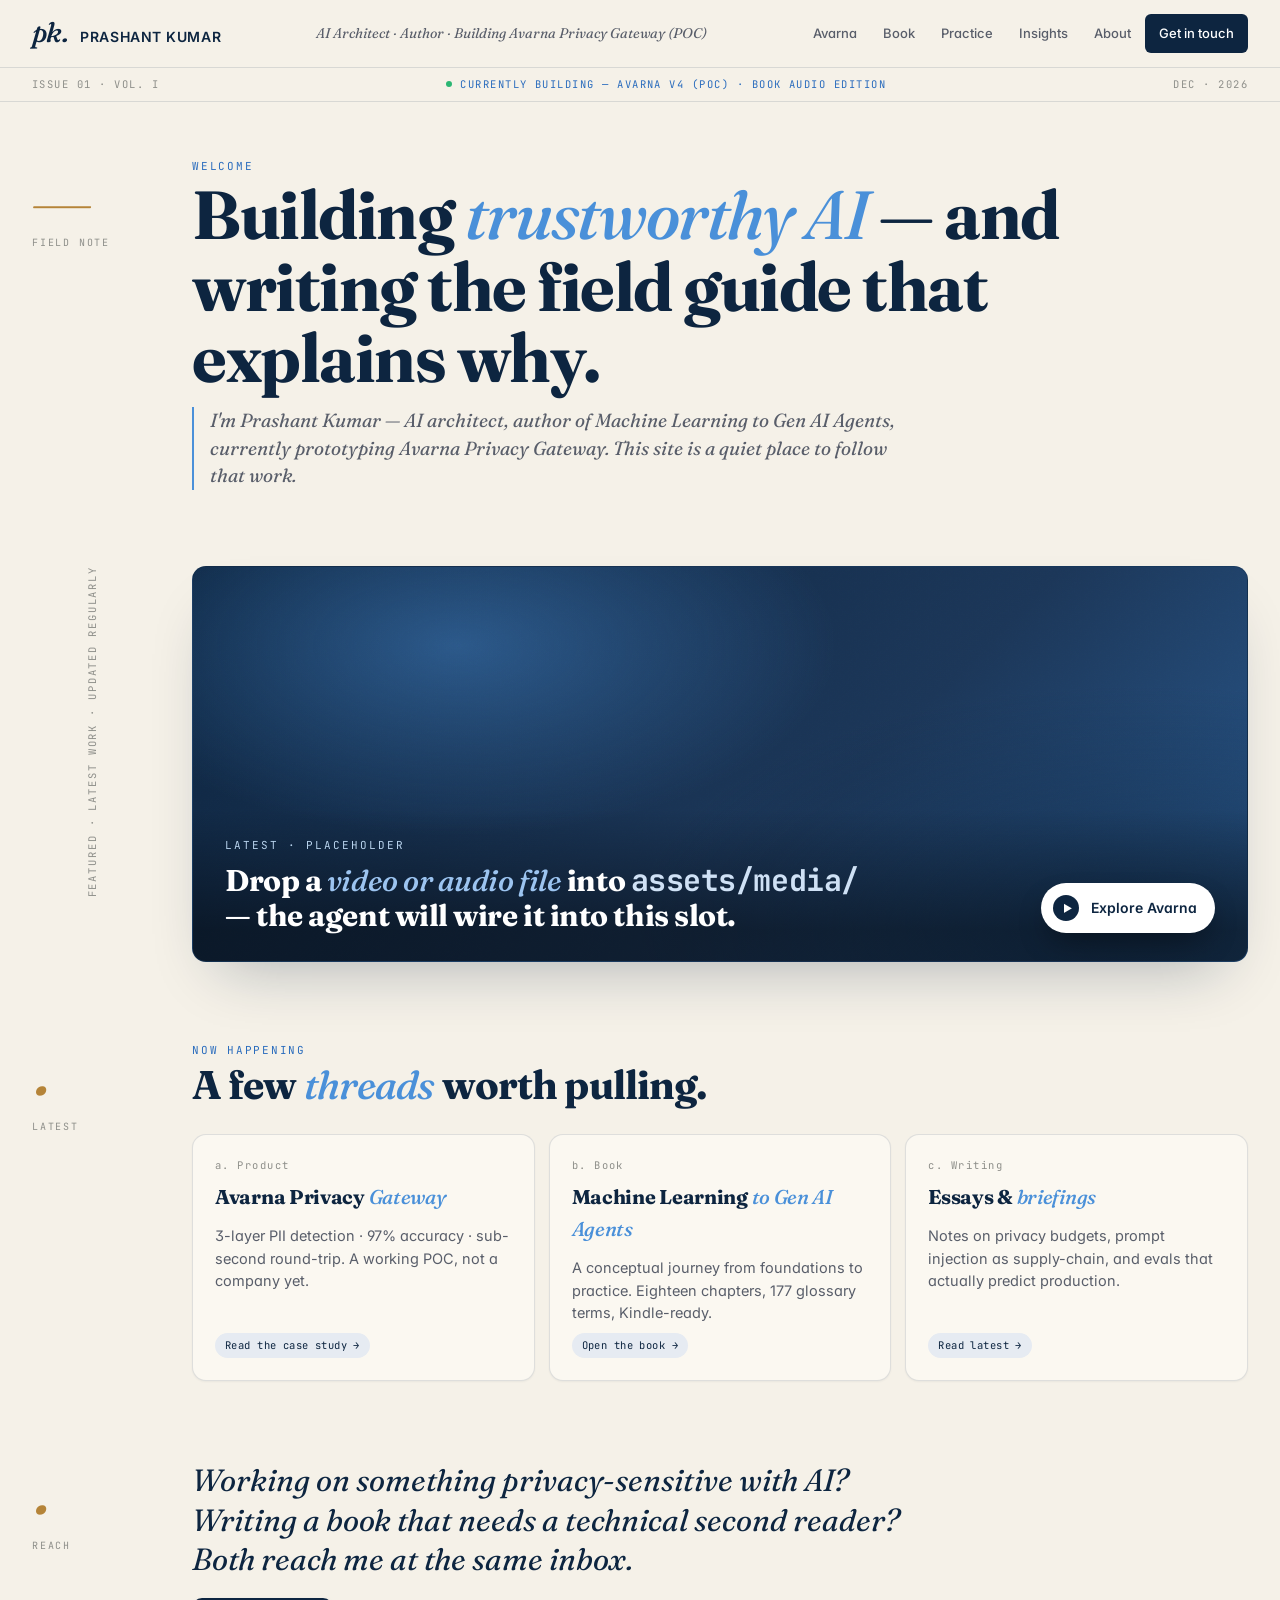
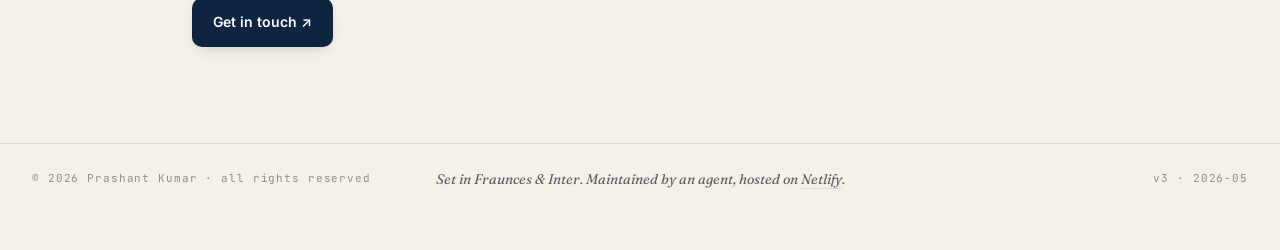
==== commit cdc5237c: "split site into landing + per-segment pages (avarna, book, practice, insights, about); extract share" ====
--- a/index.html
+++ b/index.html
@@ -3,1069 +3,43 @@
 <head>
 <meta charset="utf-8" />
 <meta name="viewport" content="width=device-width, initial-scale=1" />
-<title>Prashant Kumar — AI Architect · Author of Machine Learning to Gen AI Agents · Building Avarna Privacy Gateway</title>
-<meta name="description" content="Prashant Kumar — AI architect and applied AI/ML engineer, author of 'Machine Learning to Gen AI Agents', currently prototyping Avarna Privacy Gateway. A field guide and a working POC, both built for teams that ship intelligent software." />
+<title>Prashant Kumar — AI Architect · Author · Building Avarna (POC)</title>
+<meta name="description" content="Prashant Kumar — AI architect, author of Machine Learning to Gen AI Agents, building Avarna Privacy Gateway. A quiet place to follow the work." />
 <meta name="theme-color" content="#0d2540" />
-
-<meta property="og:title" content="Prashant Kumar — AI Architect · Author · Builder" />
-<meta property="og:description" content="Author of 'Machine Learning to Gen AI Agents'. Prototyping Avarna Privacy Gateway — a working POC: 3-layer PII detection, 97% accuracy, sub-second round-trip." />
+<meta property="og:title" content="Prashant Kumar — AI Architect · Author · Building Avarna (POC)" />
+<meta property="og:description" content="Author of 'Machine Learning to Gen AI Agents'. Building Avarna Privacy Gateway (POC)." />
 <meta property="og:type" content="website" />
-
 <link rel="preconnect" href="https://fonts.googleapis.com" />
 <link rel="preconnect" href="https://fonts.gstatic.com" crossorigin />
 <link href="https://fonts.googleapis.com/css2?family=Fraunces:ital,opsz,wght@0,9..144,400;0,9..144,500;0,9..144,700;0,9..144,900;1,9..144,400;1,9..144,500;1,9..144,700&family=Inter:wght@400;500;600&family=JetBrains+Mono:wght@400;500&display=swap" rel="stylesheet" />
-
+<link rel="stylesheet" href="/assets/style.css" />
 <style>
-  :root {
-    --bg: #f5f1e8;
-    --bg-warm: #efeadf;
-    --paper: #fbf8f1;
-    --ink: #181c25;
-    --ink-dim: #595e6a;
-    --ink-soft: #8e8f8a;
-    --navy: #0d2540;
-    --navy-700: #1c3759;
-    --navy-100: #e6ebf2;
-    --accent: #4a90d9;
-    --accent-deep: #2a6cbd;
-    --accent-soft: #d6e6f5;
-    --gold: #b58438;
-    --rule: rgba(13,37,64,.12);
-    --rule-strong: rgba(13,37,64,.22);
-    --shadow-sm: 0 1px 2px rgba(13,37,64,.05);
-    --shadow-md: 0 8px 20px -10px rgba(13,37,64,.18), 0 2px 6px rgba(13,37,64,.05);
-    --shadow-lg: 0 30px 60px -28px rgba(13,37,64,.32);
-    --radius: 14px;
-    --maxw: 1240px;
-  }
-
-  * { box-sizing: border-box; }
-  html, body { margin: 0; padding: 0; }
-  html { scroll-behavior: smooth; }
-  body {
-    background: var(--bg);
-    color: var(--ink);
-    font-family: "Inter", system-ui, sans-serif;
-    line-height: 1.6;
-    -webkit-font-smoothing: antialiased;
-    text-rendering: optimizeLegibility;
-    font-feature-settings: "ss01","cv11";
-  }
-  ::selection { background: var(--accent-soft); color: var(--navy); }
-
-  /* ===== Masthead ===== */
-  .masthead {
-    border-bottom: 1px solid var(--rule);
-    background: var(--bg);
-    position: sticky; top: 0; z-index: 50;
-    backdrop-filter: blur(10px) saturate(140%);
-  }
-  .mast-inner {
-    max-width: var(--maxw); margin: 0 auto;
-    padding: 14px 32px;
-    display: grid;
-    grid-template-columns: auto 1fr auto;
-    align-items: center;
-    gap: 28px;
-  }
-  .mast-brand {
-    display: inline-flex; align-items: baseline; gap: 12px;
-    text-decoration: none; color: var(--navy);
-  }
-  .mast-mono {
-    font-family: "Fraunces", serif;
-    font-style: italic;
-    font-weight: 500;
-    font-size: 28px;
-    color: var(--navy);
-    letter-spacing: -.02em;
-    line-height: 1;
-  }
-  .mast-name {
-    font-family: "Inter", sans-serif;
-    font-weight: 600;
-    font-size: 14px;
-    letter-spacing: .04em;
-    text-transform: uppercase;
-    color: var(--navy);
-  }
-  .mast-tag {
-    font-family: "Fraunces", serif;
-    font-style: italic;
-    font-weight: 400;
-    font-size: 14px;
-    color: var(--ink-dim);
-    text-align: center;
-  }
-  .mast-nav { display: flex; gap: 2px; align-items: center; }
-  .mast-nav a {
-    color: var(--ink-dim); text-decoration: none;
-    padding: 8px 12px;
-    font-size: 13px; font-weight: 500;
-    border-radius: 6px;
-  }
-  .mast-nav a:hover { color: var(--navy); background: rgba(13,37,64,.05); }
-  .mast-nav a.cta {
-    background: var(--navy); color: #fff;
-    padding: 9px 14px;
-  }
-  .mast-nav a.cta:hover { background: var(--navy-700); }
-  @media (max-width: 820px) {
-    .mast-inner { grid-template-columns: auto auto; }
-    .mast-tag { display: none; }
-  }
-
-  /* ===== Issue rule (date strip below masthead) ===== */
-  .issue-rule {
-    border-bottom: 1px solid var(--rule);
-    background: var(--bg);
-  }
-  .issue-inner {
-    max-width: var(--maxw); margin: 0 auto;
-    padding: 8px 32px;
-    display: flex; align-items: center; justify-content: space-between;
-    font-family: "JetBrains Mono", monospace;
-    font-size: 10.5px;
-    color: var(--ink-soft);
-    letter-spacing: .14em;
-    text-transform: uppercase;
-  }
-  .issue-inner .live { color: var(--accent-deep); }
-  .issue-inner .live::before {
-    content: ""; display: inline-block;
-    width: 6px; height: 6px; border-radius: 50%;
-    background: #2bb673; margin-right: 8px; vertical-align: 1px;
-  }
-
-  /* ===== Layout ===== */
-  main { max-width: var(--maxw); margin: 0 auto; padding: 0 32px; }
-
-  /* ===== Section system — number in left margin ===== */
-  .chap {
-    display: grid;
-    grid-template-columns: 96px 1fr;
-    gap: 32px;
-    padding: 96px 0 0;
-    scroll-margin-top: 80px;
-  }
-  .chap-num {
-    font-family: "Fraunces", serif;
-    font-style: italic;
-    font-weight: 400;
-    font-size: 84px;
-    line-height: .85;
-    color: var(--gold);
-    letter-spacing: -.03em;
-    padding-top: 4px;
-    user-select: none;
-  }
-  .chap-num small {
-    display: block;
-    font-family: "JetBrains Mono", monospace;
-    font-style: normal;
-    font-size: 10px;
-    color: var(--ink-soft);
-    letter-spacing: .18em;
-    margin-top: 6px;
-    text-transform: uppercase;
-  }
-  .chap-body { min-width: 0; }
-  @media (max-width: 760px) {
-    .chap { grid-template-columns: 1fr; gap: 12px; padding-top: 64px; }
-    .chap-num { font-size: 48px; }
-  }
-
-  .chap-title {
-    font-family: "Fraunces", serif;
-    font-weight: 700;
-    font-size: clamp(30px, 4.2vw, 50px);
-    line-height: 1.05;
-    letter-spacing: -.022em;
-    color: var(--navy);
-    margin: 0 0 14px;
-  }
-  .chap-title .it {
-    font-style: italic;
-    font-weight: 500;
-    color: var(--accent);
-  }
-  .chap-kicker {
-    font-family: "JetBrains Mono", monospace;
-    font-size: 11px;
-    color: var(--accent-deep);
-    letter-spacing: .16em;
-    text-transform: uppercase;
-    margin-bottom: 4px;
-  }
-  .chap-dek {
-    font-family: "Fraunces", serif;
-    font-style: italic;
-    font-weight: 400;
-    font-size: 19px;
-    line-height: 1.45;
-    color: var(--ink-dim);
-    max-width: 640px;
-    margin: 0 0 36px;
-    border-left: 2px solid var(--accent);
-    padding-left: 16px;
-  }
-
-  /* ===== OPENER (video as hero) ===== */
-  .opener { padding-top: 36px; }
-  .opener-grid {
-    display: grid;
-    grid-template-columns: 96px 1fr;
-    gap: 32px;
-  }
-  @media (max-width: 760px) { .opener-grid { grid-template-columns: 1fr; } }
-
-  .opener-meta {
-    padding-top: 16px;
-    font-family: "JetBrains Mono", monospace;
-    font-size: 10.5px;
-    color: var(--ink-soft);
-    letter-spacing: .18em;
-    text-transform: uppercase;
-    writing-mode: vertical-rl;
-    transform: rotate(180deg);
-    align-self: start;
-    justify-self: center;
-  }
-  @media (max-width: 760px) { .opener-meta { display: none; } }
-
-  .video-stage {
-    position: relative;
-    aspect-ratio: 21 / 9;
-    border-radius: var(--radius);
-    overflow: hidden;
-    background:
-      radial-gradient(60% 80% at 25% 20%, rgba(74,144,217,.45), transparent 60%),
-      radial-gradient(80% 100% at 90% 90%, rgba(13,37,64,.6), transparent 60%),
-      linear-gradient(135deg, #0d2540 0%, #1c3759 60%, #2a5a8f 100%);
-    box-shadow: var(--shadow-lg);
-    border: 1px solid var(--rule-strong);
-    display: flex;
-    align-items: flex-end;
-    color: #fff;
-    isolation: isolate;
-  }
-  /* subtle film-grain on video stage */
-  .video-stage::after {
-    content: ""; position: absolute; inset: 0;
-    background-image: url("data:image/svg+xml;utf8,<svg xmlns='http://www.w3.org/2000/svg' width='220' height='220'><filter id='n'><feTurbulence baseFrequency='.9' numOctaves='2' stitchTiles='stitch'/></filter><rect width='100%' height='100%' filter='url(%23n)' opacity='.4'/></svg>");
-    opacity: .12; mix-blend-mode: overlay; pointer-events: none;
-  }
-  .video-overlay {
-    position: relative; z-index: 1;
-    padding: 28px 32px;
-    display: grid;
-    grid-template-columns: 1fr auto;
-    align-items: end;
-    gap: 28px;
-    width: 100%;
-    background: linear-gradient(180deg, transparent 0%, rgba(0,0,0,.45) 80%);
-  }
-  .video-label {
-    font-family: "JetBrains Mono", monospace;
-    font-size: 11px;
-    letter-spacing: .18em;
-    text-transform: uppercase;
-    color: #b9d4ee;
-    margin-bottom: 8px;
-  }
-  .video-title {
-    font-family: "Fraunces", serif;
-    font-weight: 700;
-    font-size: clamp(22px, 2.6vw, 30px);
-    line-height: 1.15;
-    letter-spacing: -.015em;
-    color: #fff;
-    margin: 0;
-    max-width: 640px;
-  }
-  .video-title em { color: #9cc4f0; font-weight: 500; }
-  .video-play {
-    display: inline-flex; align-items: center; gap: 12px;
-    background: #fff; color: var(--navy);
-    border: 0; cursor: pointer;
-    padding: 12px 18px 12px 12px;
-    border-radius: 999px;
-    text-decoration: none;
-    font-weight: 600;
-    font-size: 14px;
-    box-shadow: 0 14px 30px -8px rgba(0,0,0,.4);
-    white-space: nowrap;
-  }
-  .video-play .tri {
-    width: 26px; height: 26px;
-    border-radius: 50%;
-    background: var(--navy); color: #fff;
-    display: inline-flex; align-items: center; justify-content: center;
-    font-size: 10px; padding-left: 2px;
-  }
-  @media (max-width: 700px) {
-    .video-stage { aspect-ratio: 16 / 11; }
-    .video-overlay { grid-template-columns: 1fr; padding: 18px 20px; }
-  }
-
-  /* ===== Byline strip (under video) ===== */
-  .byline {
-    margin-top: 18px;
-    padding: 18px 0;
-    border-top: 1px solid var(--rule);
-    border-bottom: 1px solid var(--rule);
-    display: grid;
-    grid-template-columns: 96px 1fr auto;
-    gap: 32px;
-    align-items: center;
-  }
-  @media (max-width: 760px) { .byline { grid-template-columns: 1fr; gap: 10px; } }
-  .byline-by {
-    font-family: "JetBrains Mono", monospace;
-    font-size: 10.5px;
-    color: var(--ink-soft);
-    letter-spacing: .18em;
-    text-transform: uppercase;
-    text-align: right;
-  }
-  @media (max-width: 760px) { .byline-by { text-align: left; } }
-  .byline-author {
-    display: inline-flex; align-items: center; gap: 14px;
-    color: var(--ink);
-  }
-  .byline-photo {
-    width: 44px; height: 44px;
-    border-radius: 50%;
-    background:
-      radial-gradient(circle at 35% 35%, #cdd9e6, transparent 55%),
-      linear-gradient(160deg, #95a6ba, #6c7c92);
-    flex-shrink: 0;
-    position: relative;
-    overflow: hidden;
-    border: 1px solid var(--rule-strong);
-  }
-  .byline-photo::after {
-    content: ""; position: absolute; left: 50%; bottom: -14px;
-    transform: translateX(-50%);
-    width: 70px; height: 38px;
-    border-radius: 35px 35px 0 0;
-    background: linear-gradient(160deg, #95a6ba, #6c7c92);
-  }
-  .byline-id { line-height: 1.25; }
-  .byline-id .nm {
-    font-family: "Fraunces", serif;
-    font-weight: 700;
-    font-size: 18px;
-    color: var(--navy);
-    letter-spacing: -.01em;
-  }
-  .byline-id .rl {
-    font-size: 13px;
-    color: var(--ink-dim);
-  }
-  .byline-id .rl em {
-    color: var(--accent-deep);
-    font-style: normal;
-    font-weight: 500;
-  }
-  .byline-meta {
-    font-family: "JetBrains Mono", monospace;
-    font-size: 10.5px;
-    color: var(--ink-soft);
-    letter-spacing: .14em;
-    text-transform: uppercase;
-    text-align: right;
-  }
-  @media (max-width: 760px) { .byline-meta { text-align: left; } }
-
-  /* ===== Manifesto (with drop cap) ===== */
-  .manifesto {
-    display: grid;
-    grid-template-columns: 96px 1fr 1fr;
-    gap: 32px;
-    padding: 80px 0 16px;
-  }
-  @media (max-width: 980px) { .manifesto { grid-template-columns: 1fr; } }
-  .manifesto-num {
-    font-family: "Fraunces", serif;
-    font-style: italic;
-    font-weight: 400;
-    font-size: 84px;
-    line-height: .85;
-    color: var(--gold);
-    letter-spacing: -.03em;
-    user-select: none;
-  }
-  .manifesto-num small {
-    display: block;
-    font-family: "JetBrains Mono", monospace;
-    font-style: normal;
-    font-size: 10px;
-    color: var(--ink-soft);
-    letter-spacing: .18em;
-    margin-top: 6px;
-    text-transform: uppercase;
-  }
-  @media (max-width: 980px) { .manifesto-num { font-size: 48px; } }
-  .manifesto-text {
-    font-family: "Fraunces", serif;
-    font-weight: 500;
-    font-size: clamp(22px, 2.4vw, 30px);
-    line-height: 1.28;
-    letter-spacing: -.012em;
-    color: var(--navy);
-  }
-  .manifesto-text .it { font-style: italic; color: var(--accent); font-weight: 500; }
-  .manifesto-text::first-letter {
-    font-family: "Fraunces", serif;
-    font-weight: 900;
-    font-size: 4.2em;
-    float: left;
-    line-height: .82;
-    padding: 8px 14px 0 0;
-    color: var(--navy);
-  }
-  .manifesto-now {
-    background: var(--paper);
-    border: 1px solid var(--rule);
-    border-radius: var(--radius);
-    padding: 22px 24px;
-    box-shadow: var(--shadow-sm);
-  }
-  .manifesto-now h4 {
-    font-family: "JetBrains Mono", monospace;
-    font-size: 11px;
-    letter-spacing: .18em;
-    text-transform: uppercase;
-    color: var(--accent-deep);
-    margin: 0 0 14px;
-  }
-  .manifesto-now h4::before {
-    content: ""; display: inline-block;
-    width: 7px; height: 7px; border-radius: 50%;
-    background: #2bb673; margin-right: 8px; vertical-align: 1px;
-  }
-  .now-list { margin: 0; padding: 0; list-style: none; }
-  .now-list li {
-    padding: 10px 0;
-    border-top: 1px dashed var(--rule);
-    display: grid;
-    grid-template-columns: 60px 1fr;
-    gap: 12px;
-    align-items: baseline;
-  }
-  .now-list li:first-child { border-top: 0; }
-  .now-list .yr {
-    font-family: "JetBrains Mono", monospace;
-    font-size: 10.5px;
-    color: var(--ink-soft);
-    letter-spacing: .12em;
-  }
-  .now-list .wh {
-    color: var(--ink);
-    font-size: 14.5px;
-  }
-  .now-list .wh em {
-    color: var(--accent-deep);
-    font-style: normal;
-    font-weight: 500;
-  }
-
-  /* ===== Avarna case study (asymmetric, with perf table) ===== */
-  .case {
-    display: grid;
-    grid-template-columns: 1.05fr .95fr;
-    gap: 32px;
-    align-items: start;
-  }
-  @media (max-width: 880px) { .case { grid-template-columns: 1fr; } }
-  .case-text { min-width: 0; }
-  .case-text p {
-    color: var(--ink-dim);
-    font-size: 16px;
-    max-width: 540px;
-  }
-  .case-text .lead {
-    font-family: "Fraunces", serif;
-    font-style: italic;
-    font-size: 19px;
-    color: var(--navy);
-    line-height: 1.4;
-    margin-bottom: 18px;
-  }
-  .case-tags { display: flex; flex-wrap: wrap; gap: 6px; margin-top: 16px; }
-  .tag {
-    font-family: "JetBrains Mono", monospace;
-    font-size: 10.5px;
-    padding: 4px 10px;
-    border-radius: 999px;
-    background: var(--navy-100);
-    color: var(--navy);
-    letter-spacing: .04em;
-  }
-  .ctas { display: flex; flex-wrap: wrap; gap: 10px; margin-top: 22px; }
-  .btn {
-    display: inline-flex; align-items: center; gap: 10px;
-    padding: 12px 20px;
-    border-radius: 10px;
-    text-decoration: none;
-    font-weight: 600;
-    font-size: 14px;
-    border: 1px solid transparent;
-    transition: transform .15s ease, background .2s ease, box-shadow .2s ease, color .2s ease, border-color .2s ease;
-  }
-  .btn-p { background: var(--navy); color: #fff; box-shadow: var(--shadow-md); }
-  .btn-p:hover { background: var(--navy-700); transform: translateY(-1px); }
-  .btn-s { background: var(--accent-soft); color: var(--navy); }
-  .btn-s:hover { background: #c1d8ee; transform: translateY(-1px); }
-  .btn-g { background: transparent; color: var(--navy); border-color: var(--rule-strong); }
-  .btn-g:hover { background: var(--paper); border-color: var(--navy-700); }
-  .btn .arr { transition: transform .2s ease; }
-  .btn:hover .arr { transform: translate(3px, -3px); }
-
-  /* Pipeline diagram */
-  .pipeline {
-    background: var(--paper);
-    border: 1px solid var(--rule);
-    border-radius: var(--radius);
-    padding: 24px;
-    box-shadow: var(--shadow-sm);
-  }
-  .pipeline h4 {
-    font-family: "JetBrains Mono", monospace;
-    font-size: 10.5px;
-    letter-spacing: .16em;
-    text-transform: uppercase;
-    color: var(--accent-deep);
-    margin: 0 0 14px;
-  }
-  .pl-flow { display: grid; gap: 8px; }
-  .pl-row {
-    display: grid;
-    grid-template-columns: 16px 1fr;
-    gap: 10px;
-    align-items: start;
-  }
-  .pl-tick {
-    font-family: "Fraunces", serif;
-    font-style: italic;
-    color: var(--gold);
-    line-height: 1.4;
-    font-size: 13px;
-  }
-  .pl-box {
-    background: var(--bg-warm);
-    border: 1px solid var(--rule);
-    border-radius: 8px;
-    padding: 10px 12px;
-  }
-  .pl-box.detect { border-left: 3px solid var(--accent); }
-  .pl-box.mask   { border-left: 3px solid var(--gold); }
-  .pl-box.entity { border-left: 3px solid var(--navy); }
-  .pl-box.unmask { border-left: 3px solid #2bb673; }
-  .pl-box .lbl {
-    font-family: "JetBrains Mono", monospace;
-    font-size: 10.5px;
-    color: var(--ink-soft);
-    letter-spacing: .12em;
-    text-transform: uppercase;
-  }
-  .pl-box .desc {
-    font-family: "Fraunces", serif;
-    font-weight: 500;
-    font-size: 15px;
-    color: var(--navy);
-    margin-top: 2px;
-    letter-spacing: -.005em;
-  }
-  .pl-box .desc em { color: var(--accent-deep); font-style: normal; }
-  .pl-parallel {
-    margin-left: 10px;
-    border-left: 1px dashed var(--rule-strong);
-    padding: 4px 0 4px 14px;
-    display: grid;
-    gap: 6px;
-  }
-  .pl-parallel .item {
-    font-family: "JetBrains Mono", monospace;
-    font-size: 11px;
-    color: var(--ink-dim);
-  }
-  .pl-parallel .item strong {
-    color: var(--navy);
-    font-weight: 600;
-  }
-
-  /* Perf grid */
-  .perf-grid {
-    margin-top: 32px;
-    display: grid;
-    grid-template-columns: 1fr 1fr;
-    gap: 1px;
-    background: var(--rule);
-    border: 1px solid var(--rule);
-    border-radius: var(--radius);
-    overflow: hidden;
-  }
-  @media (max-width: 600px) { .perf-grid { grid-template-columns: 1fr; } }
-  .perf-cell {
-    background: var(--paper);
-    padding: 16px 18px;
-  }
-  .perf-cell .hw {
-    font-family: "JetBrains Mono", monospace;
-    font-size: 10.5px;
-    color: var(--ink-soft);
-    letter-spacing: .12em;
-    text-transform: uppercase;
-  }
-  .perf-cell .rt {
-    font-family: "Fraunces", serif;
-    font-weight: 700;
-    font-size: 22px;
-    color: var(--navy);
-    line-height: 1.1;
-    margin-top: 6px;
-    letter-spacing: -.015em;
-    font-variant-numeric: tabular-nums;
-  }
-  .perf-cell .rt small {
-    font-family: "Inter", sans-serif;
-    font-weight: 400;
-    font-size: 12px;
-    color: var(--ink-dim);
-    letter-spacing: 0;
-    margin-left: 4px;
-  }
-  .perf-foot {
-    margin-top: 12px;
-    font-family: "JetBrains Mono", monospace;
-    font-size: 10.5px;
-    color: var(--ink-soft);
-    letter-spacing: .08em;
-  }
-  .perf-foot strong { color: var(--accent-deep); font-weight: 600; }
-
-  /* ===== Book spread ===== */
-  .book {
-    display: grid;
-    grid-template-columns: .9fr 1.1fr;
-    gap: 36px;
-    align-items: start;
-  }
-  @media (max-width: 880px) { .book { grid-template-columns: 1fr; } }
-  .book-stage {
-    background: linear-gradient(160deg, #efeadf 0%, #d9d2c2 100%);
-    border-radius: var(--radius);
-    padding: 40px;
-    display: flex; align-items: center; justify-content: center;
-    aspect-ratio: 4 / 5;
-    overflow: hidden;
-    border: 1px solid var(--rule);
-  }
-  .book-cover {
-    width: 60%; max-width: 260px;
-    aspect-ratio: 2 / 3;
-    background: linear-gradient(135deg, var(--navy) 0%, var(--navy-700) 100%);
-    color: #fff;
-    border-radius: 4px 14px 14px 4px;
-    box-shadow:
-      -2px 0 0 rgba(13,37,64,.55),
-      -5px 0 0 rgba(13,37,64,.3),
-      18px 30px 60px -10px rgba(13,37,64,.45);
-    padding: 28px 24px;
-    display: flex; flex-direction: column; justify-content: space-between;
-    transform: rotate(-3deg);
-    transition: transform .35s ease;
-    position: relative;
-    overflow: hidden;
-  }
-  .book-cover:hover { transform: rotate(0) translateY(-4px); }
-  .book-cover::before {
-    content: ""; position: absolute; inset: 0;
-    background: radial-gradient(circle at 30% 18%, rgba(255,255,255,.1), transparent 50%);
-  }
-  .book-cover .pub {
-    font-family: "JetBrains Mono", monospace;
-    font-size: 10px;
-    letter-spacing: .2em;
-    color: #9cc4f0;
-    text-transform: uppercase;
-  }
-  .book-cover .ttl {
-    font-family: "Fraunces", serif;
-    font-weight: 700;
-    font-size: 22px;
-    line-height: 1.08;
-    letter-spacing: -.015em;
-    margin-top: 10px;
-  }
-  .book-cover .ttl em { color: var(--accent); font-weight: 500; font-style: italic; }
-  .book-cover .sub {
-    font-family: "Fraunces", serif;
-    font-style: italic;
-    font-weight: 400;
-    font-size: 12px;
-    color: #b9d4ee;
-    margin-top: 14px;
-    line-height: 1.35;
-  }
-  .book-cover .au {
-    font-family: "Fraunces", serif;
-    font-weight: 500;
-    font-size: 13px;
-    color: #fff;
-    border-top: 1px solid rgba(255,255,255,.25);
-    padding-top: 10px;
-    letter-spacing: .02em;
-  }
-
-  .book-info p {
-    color: var(--ink-dim);
-    font-size: 16px;
-    max-width: 540px;
-  }
-  .book-info .lead {
-    font-family: "Fraunces", serif;
-    font-style: italic;
-    font-size: 19px;
-    color: var(--navy);
-    line-height: 1.4;
-    margin-bottom: 18px;
-  }
-  .toc {
-    margin-top: 26px;
-    border-top: 1px solid var(--rule);
-  }
-  .toc-row {
-    display: grid;
-    grid-template-columns: 36px 1fr auto;
-    gap: 16px;
-    padding: 12px 0;
-    border-bottom: 1px solid var(--rule);
-    align-items: baseline;
-  }
-  .toc-row .pt {
-    font-family: "Fraunces", serif;
-    font-style: italic;
-    font-weight: 500;
-    font-size: 14px;
-    color: var(--gold);
-  }
-  .toc-row .ti {
-    font-family: "Fraunces", serif;
-    font-weight: 500;
-    font-size: 16px;
-    color: var(--navy);
-    letter-spacing: -.005em;
-  }
-  .toc-row .ti em {
-    font-style: italic;
-    color: var(--accent-deep);
-    font-weight: 500;
-  }
-  .toc-row .ch {
-    font-family: "JetBrains Mono", monospace;
-    font-size: 10.5px;
-    color: var(--ink-soft);
-    letter-spacing: .1em;
-  }
-
-  /* ===== Practice — asymmetric card list ===== */
-  .practice {
-    display: grid;
-    grid-template-columns: repeat(6, 1fr);
-    gap: 14px;
-  }
-  @media (max-width: 880px) { .practice { grid-template-columns: repeat(2, 1fr); } }
-  @media (max-width: 520px) { .practice { grid-template-columns: 1fr; } }
-  .pcard {
-    background: var(--paper);
-    border: 1px solid var(--rule);
-    border-radius: var(--radius);
-    padding: 22px;
-    box-shadow: var(--shadow-sm);
-    transition: transform .25s ease, box-shadow .25s ease, border-color .25s ease;
-    grid-column: span 2;
-    display: flex; flex-direction: column; gap: 8px;
-  }
-  .pcard:hover { transform: translateY(-3px); box-shadow: var(--shadow-md); border-color: var(--rule-strong); }
-  /* alternating widths for editorial rhythm */
-  .pcard:nth-child(6n+1) { grid-column: span 3; }
-  .pcard:nth-child(6n+2) { grid-column: span 3; }
-  .pcard:nth-child(6n+3) { grid-column: span 2; }
-  .pcard:nth-child(6n+4) { grid-column: span 2; }
-  .pcard:nth-child(6n+5) { grid-column: span 2; }
-  .pcard:nth-child(6n+6) { grid-column: span 6; }
-  @media (max-width: 880px) {
-    .pcard, .pcard:nth-child(n) { grid-column: span 2; }
-  }
-  @media (max-width: 520px) {
-    .pcard, .pcard:nth-child(n) { grid-column: span 1; }
-  }
-  .pcard .pnum {
-    font-family: "JetBrains Mono", monospace;
-    font-size: 10.5px;
-    color: var(--ink-soft);
-    letter-spacing: .14em;
-  }
-  .pcard h3 {
-    font-family: "Fraunces", serif;
-    font-weight: 700;
-    font-size: 20px;
-    color: var(--navy);
-    margin: 0;
-    letter-spacing: -.015em;
-  }
-  .pcard h3 .it { font-style: italic; font-weight: 500; color: var(--accent); }
-  .pcard p {
-    color: var(--ink-dim);
-    margin: 4px 0 0;
-    font-size: 14.5px;
-    line-height: 1.55;
-  }
-  .pcard .pmeta {
-    display: flex; flex-wrap: wrap; gap: 5px;
-    margin-top: 12px;
-  }
-
-  /* ===== Insights ===== */
-  .insights {
-    display: grid;
-    grid-template-columns: 1.4fr 1fr;
-    gap: 32px;
-  }
-  @media (max-width: 880px) { .insights { grid-template-columns: 1fr; } }
-  .lead-essay {
-    background: var(--paper);
-    border: 1px solid var(--rule);
-    border-radius: var(--radius);
-    padding: 36px;
-    box-shadow: var(--shadow-md);
-    position: relative;
-  }
-  .lead-essay .kk {
-    font-family: "JetBrains Mono", monospace;
-    font-size: 10.5px;
-    letter-spacing: .16em;
-    text-transform: uppercase;
-    color: var(--accent-deep);
-    margin-bottom: 14px;
-  }
-  .lead-essay h3 {
-    font-family: "Fraunces", serif;
-    font-weight: 700;
-    font-size: 30px;
-    line-height: 1.08;
-    letter-spacing: -.018em;
-    color: var(--navy);
-    margin: 0 0 12px;
-  }
-  .lead-essay h3 .it { font-style: italic; font-weight: 500; color: var(--accent); }
-  .lead-essay p {
-    color: var(--ink-dim);
-    font-size: 15.5px;
-    margin: 0 0 16px;
-  }
-  .lead-essay .pull {
-    font-family: "Fraunces", serif;
-    font-style: italic;
-    font-size: 17px;
-    color: var(--navy);
-    line-height: 1.45;
-    border-left: 2px solid var(--accent);
-    padding: 4px 0 4px 14px;
-    margin: 16px 0;
-  }
-  .lead-essay a.read {
-    color: var(--navy);
-    font-weight: 600;
-    text-decoration: none;
-    font-size: 14px;
-    border-bottom: 1px solid var(--accent);
-    padding-bottom: 2px;
-  }
-  .more-stack { display: grid; gap: 14px; align-content: start; }
-  .mi {
-    background: var(--paper);
-    border: 1px solid var(--rule);
-    border-radius: var(--radius);
-    padding: 22px;
-    box-shadow: var(--shadow-sm);
-  }
-  .mi .kk {
-    font-family: "JetBrains Mono", monospace;
-    font-size: 10.5px;
-    letter-spacing: .14em;
-    text-transform: uppercase;
-    color: var(--accent-deep);
-    margin-bottom: 8px;
-  }
-  .mi h4 {
-    font-family: "Fraunces", serif;
-    font-weight: 700;
-    font-size: 18px;
-    color: var(--navy);
-    margin: 0 0 6px;
-    line-height: 1.2;
-    letter-spacing: -.012em;
-  }
-  .mi p { color: var(--ink-dim); font-size: 13.5px; margin: 0 0 10px; }
-  .mi a { color: var(--navy); font-weight: 600; text-decoration: none; font-size: 13px; border-bottom: 1px solid var(--accent); padding-bottom: 1px; }
-
-  /* ===== Journey — horizontal scroll band ===== */
-  .journey-band {
-    display: grid;
-    grid-template-columns: repeat(4, 1fr);
-    gap: 14px;
-  }
-  @media (max-width: 880px) { .journey-band { grid-template-columns: 1fr 1fr; } }
-  @media (max-width: 520px) { .journey-band { grid-template-columns: 1fr; } }
-  .jcard {
-    background: var(--paper);
-    border: 1px solid var(--rule);
-    border-radius: var(--radius);
-    padding: 22px;
-    box-shadow: var(--shadow-sm);
-    position: relative;
-  }
-  .jcard::before {
-    content: ""; position: absolute;
-    top: 22px; left: 22px;
-    width: 8px; height: 8px; border-radius: 50%;
-    background: var(--accent);
-    box-shadow: 0 0 0 4px rgba(74,144,217,.15);
-  }
-  .jcard .when {
-    font-family: "JetBrains Mono", monospace;
-    font-size: 10.5px;
-    letter-spacing: .14em;
-    text-transform: uppercase;
-    color: var(--ink-soft);
-    margin-left: 20px;
-  }
-  .jcard .what {
-    font-family: "Fraunces", serif;
-    font-weight: 700;
-    font-size: 18px;
-    color: var(--navy);
-    margin: 8px 0 6px;
-    line-height: 1.22;
-    letter-spacing: -.012em;
-  }
-  .jcard .what em { font-style: italic; color: var(--accent-deep); font-weight: 500; }
-  .jcard .why { color: var(--ink-dim); font-size: 13.5px; margin: 0; }
-
-  /* ===== Sign-off ===== */
-  .signoff {
-    background: var(--navy);
-    color: #fff;
-    border-radius: var(--radius);
-    padding: 64px 48px;
-    margin-top: 24px;
-    position: relative;
-    overflow: hidden;
-    box-shadow: var(--shadow-lg);
-    display: grid;
-    grid-template-columns: 1.2fr 1fr;
-    gap: 32px;
-    align-items: center;
-  }
-  @media (max-width: 760px) { .signoff { grid-template-columns: 1fr; padding: 40px 28px; } }
-  .signoff::before {
-    content: ""; position: absolute; inset: 0;
-    background:
-      radial-gradient(circle at 15% 25%, rgba(74,144,217,.4), transparent 50%),
-      radial-gradient(circle at 85% 90%, rgba(74,144,217,.18), transparent 55%);
-    pointer-events: none;
-  }
-  .signoff > * { position: relative; z-index: 1; }
-  .signoff .kk {
-    font-family: "JetBrains Mono", monospace;
-    font-size: 11px;
-    letter-spacing: .18em;
-    text-transform: uppercase;
-    color: #9cc4f0;
-  }
-  .signoff h2 {
-    font-family: "Fraunces", serif;
-    font-weight: 700;
-    font-size: clamp(28px, 4vw, 44px);
-    line-height: 1.05;
-    color: #fff;
-    margin: 8px 0 14px;
-    letter-spacing: -.022em;
-  }
-  .signoff h2 .it { font-style: italic; font-weight: 500; color: #9cc4f0; }
-  .signoff p { color: #cfe1f5; font-size: 15.5px; max-width: 480px; }
-  .signoff-links { display: grid; gap: 10px; }
-  .so-link {
-    display: grid; grid-template-columns: 1fr auto; align-items: baseline;
-    padding: 14px 0;
-    border-top: 1px solid rgba(255,255,255,.15);
-    color: #fff; text-decoration: none;
-    font-family: "Fraunces", serif;
-    font-weight: 500;
-    font-size: 18px;
-    letter-spacing: -.01em;
-    transition: padding-left .2s ease;
-  }
-  .so-link:last-child { border-bottom: 1px solid rgba(255,255,255,.15); }
-  .so-link:hover { padding-left: 8px; color: #9cc4f0; }
-  .so-link .ar { font-family: "Inter", sans-serif; font-weight: 400; font-size: 14px; color: #9cc4f0; }
-
-  /* ===== Colophon footer ===== */
-  .colophon {
-    max-width: var(--maxw); margin: 64px auto 0;
-    padding: 24px 32px 60px;
-    border-top: 1px solid var(--rule);
-    display: grid;
-    grid-template-columns: 1fr auto 1fr;
-    gap: 32px;
-    align-items: center;
-    color: var(--ink-soft);
-    font-family: "JetBrains Mono", monospace;
-    font-size: 11px;
-    letter-spacing: .08em;
-  }
-  @media (max-width: 760px) { .colophon { grid-template-columns: 1fr; text-align: center; } }
-  .colophon .mid {
-    font-family: "Fraunces", serif;
-    font-style: italic;
-    font-weight: 400;
-    font-size: 14px;
-    color: var(--ink-dim);
-    letter-spacing: 0;
-  }
-  .colophon a { color: var(--ink-dim); text-decoration: none; border-bottom: 1px dotted var(--rule-strong); }
-
-  /* Reveal */
-  .reveal { opacity: 0; transform: translateY(18px); transition: opacity .7s ease, transform .7s ease; }
-  .reveal.in { opacity: 1; transform: none; }
+  /* Multi-page additions */
+  .mast-nav a.active { background: rgba(13,37,64,.06); color: var(--navy); font-weight: 600; }
+  .back-home { display: inline-flex; align-items: center; gap: 8px; color: var(--ink-dim); text-decoration: none; font-size: 13px; padding: 8px 0; }
+  .back-home:hover { color: var(--navy); }
 </style>
 </head>
 <body>
 
-<!-- Masthead -->
 <header class="masthead">
   <div class="mast-inner">
-    <a class="mast-brand" href="#top">
+    <a class="mast-brand" href="/">
       <span class="mast-mono">pk.</span>
       <span class="mast-name">Prashant Kumar</span>
     </a>
     <div class="mast-tag">AI Architect · Author · Building Avarna Privacy Gateway (POC)</div>
     <nav class="mast-nav">
-      <a href="#opener">Watch</a>
-      <a href="#avarna">Avarna</a>
-      <a href="#book">Book</a>
-      <a href="#practice">Practice</a>
-      <a href="#insights">Insights</a>
-      <a class="cta" href="#signoff">Get in touch</a>
+      <a href="/avarna/">Avarna</a>
+      <a href="/book/">Book</a>
+      <a href="/practice/">Practice</a>
+      <a href="/insights/">Insights</a>
+      <a href="/about/">About</a>
+      <a class="cta" href="/about/#contact">Get in touch</a>
     </nav>
   </div>
 </header>
 
-<!-- Issue rule -->
 <div class="issue-rule">
   <div class="issue-inner">
     <span>Issue 01 · Vol. I</span>
@@ -1076,345 +50,98 @@
 
 <main id="top">
 
-  <!-- OPENER: video as hero -->
-  <section id="opener" class="opener reveal">
+  <!-- HERO -->
+  <section class="chap reveal" style="padding-top: 56px;">
+    <div class="chap-num">—<small>Field note</small></div>
+    <div class="chap-body" style="max-width: 900px;">
+      <div class="chap-kicker">Welcome</div>
+      <h1 class="chap-title" style="font-size: clamp(40px, 5.4vw, 68px);">
+        Building <span class="it">trustworthy AI</span> — and writing the field guide that explains why.
+      </h1>
+      <p class="chap-dek" style="max-width: 720px;">
+        I'm Prashant Kumar — AI architect, author of <em>Machine Learning to Gen AI Agents</em>, currently prototyping <em>Avarna Privacy Gateway</em>. This site is a quiet place to follow that work.
+      </p>
+    </div>
+  </section>
+
+  <!-- FEATURED MEDIA — the catchy slot -->
+  <section class="opener reveal" style="padding-top: 40px;">
     <div class="opener-grid">
-      <div class="opener-meta">Featured · Avarna Privacy Gateway · 3 min</div>
+      <div class="opener-meta">Featured · Latest work · Updated regularly</div>
       <div>
         <div class="video-stage" id="featured-video">
           <!-- Replace with:
-               <video controls autoplay muted loop preload="metadata" poster="assets/media/avarna-demo-poster.jpg" style="position:absolute;inset:0;width:100%;height:100%;object-fit:cover">
-                 <source src="assets/media/avarna-demo.mp4" type="video/mp4" />
+               <video controls preload="metadata" poster="assets/media/latest-poster.jpg" style="position:absolute;inset:0;width:100%;height:100%;object-fit:cover">
+                 <source src="assets/media/latest.mp4" type="video/mp4" />
                </video>
-          -->
+               or an <audio controls> tag for the book chapter -->
           <div class="video-overlay">
             <div>
-              <div class="video-label">Featured · Avarna Privacy Gateway</div>
-              <h1 class="video-title">How a three-layer detector keeps your prompts <em>private by default</em> — and still answers in under a second.</h1>
+              <div class="video-label">Latest · placeholder</div>
+              <h1 class="video-title">Drop a <em>video or audio file</em> into <code style="font-family:'JetBrains Mono',monospace;color:#cfe1f5">assets/media/</code> — the agent will wire it into this slot.</h1>
             </div>
-            <a class="video-play" href="#"><span class="tri">▶</span> Play feature</a>
-          </div>
-        </div>
-
-        <!-- Byline strip -->
-        <div class="byline">
-          <div class="byline-by">A field note by</div>
-          <div class="byline-author">
-            <div class="byline-photo" aria-hidden="true"></div>
-            <div class="byline-id">
-              <div class="nm">Prashant Kumar</div>
-              <div class="rl">AI Architect · Author of <em>Machine Learning to Gen AI Agents</em> · Building <em>Avarna Privacy Gateway</em> (POC)</div>
-            </div>
-          </div>
-          <div class="byline-meta">Bengaluru · India / Global</div>
-        </div>
-      </div>
-    </div>
-  </section>
-
-  <!-- MANIFESTO + NOW -->
-  <section class="manifesto reveal" id="manifesto">
-    <div class="manifesto-num">01<small>Manifesto</small></div>
-    <div class="manifesto-text">
-      The fastest way to make an AI product fail is to add privacy <span class="it">later</span>. So I'm prototyping a gateway that lets teams add it from <span class="it">day one</span> — and writing the book that explains why it matters — without sacrificing speed, model choice, or sleep.
-    </div>
-    <aside class="manifesto-now">
-      <h4>Now</h4>
-      <ul class="now-list">
-        <li><span class="yr">2026 · Q2</span><span class="wh"><em>Avarna v4 (POC)</em> — sub-second round-trip on consumer GPUs.</span></li>
-        <li><span class="yr">2026 · Q2</span><span class="wh"><em>Audio edition</em> of the book in production.</span></li>
-        <li><span class="yr">2025</span><span class="wh"><em>Published</em> — Machine Learning to Gen AI Agents.</span></li>
-        <li><span class="yr">Ongoing</span><span class="wh">Essays on privacy, evals, agents.</span></li>
-      </ul>
-    </aside>
-  </section>
-
-  <!-- AVANTA (02) -->
-  <section id="avarna" class="chap reveal">
-    <div class="chap-num">02<small>Product</small></div>
-    <div class="chap-body">
-      <div class="chap-kicker">Avarna Privacy Gateway · working POC</div>
-      <h2 class="chap-title">Privacy you can <span class="it">prove</span>, not just promise.</h2>
-      <p class="chap-dek">A drop-in gateway between your apps and any LLM provider. Three detection layers in parallel, an encrypted entity graph, and a round-trip you can put on a chart. <span style="font-style:italic;color:var(--ink-soft)">Status — working prototype; no company yet.</span></p>
-
-      <div class="case">
-        <div class="case-text">
-          <p class="lead">Avarna intercepts AI traffic before it leaves your perimeter — detecting PII with three layers in parallel, masking it, holding the cleartext-to-token map in an encrypted entity graph, and unmasking the model's response on the way back.</p>
-          <p>The prototype already supports full provider choice — Claude, GPT, open-weights — without the compliance headache. Self-hostable. Model-agnostic. With an auditable trail of every prompt and every byte that crossed the wire. It is a POC today, not a product yet.</p>
-
-          <div class="case-tags">
-            <span class="tag">Regex</span>
-            <span class="tag">Microsoft Presidio</span>
-            <span class="tag">LLM classifier</span>
-            <span class="tag">Encrypted vault</span>
-            <span class="tag">Audit trail</span>
-            <span class="tag">Self-host</span>
-          </div>
-
-          <div class="ctas">
-            <a class="btn btn-p" href="#signoff">See the POC <span class="arr">↗</span></a>
-            <a class="btn btn-g" href="#opener">Watch the 3-min walkthrough</a>
-          </div>
-        </div>
-
-        <div class="pipeline">
-          <h4>Pipeline · Detect → Mask → Entity Graph → Unmask</h4>
-          <div class="pl-flow">
-            <div class="pl-row">
-              <span class="pl-tick">i.</span>
-              <div class="pl-box detect">
-                <div class="lbl">Detect — in parallel</div>
-                <div class="desc">Three layers find PII before anything leaves.</div>
-                <div class="pl-parallel">
-                  <div class="item"><strong>Regex</strong> — high-precision patterns (emails, IDs, phones)</div>
-                  <div class="item"><strong>Presidio</strong> — Microsoft's NER-driven detector</div>
-                  <div class="item"><strong>LLM classifier</strong> — context-aware catches the other two miss</div>
-                </div>
-              </div>
-            </div>
-            <div class="pl-row">
-              <span class="pl-tick">ii.</span>
-              <div class="pl-box mask">
-                <div class="lbl">Mask</div>
-                <div class="desc">Each entity is replaced with a deterministic token.</div>
-              </div>
-            </div>
-            <div class="pl-row">
-              <span class="pl-tick">iii.</span>
-              <div class="pl-box entity">
-                <div class="lbl">Entity graph — encrypted vault</div>
-                <div class="desc">Token-to-cleartext map persists in an encrypted store. The LLM call then happens against masked prompts only.</div>
-              </div>
-            </div>
-            <div class="pl-row">
-              <span class="pl-tick">iv.</span>
-              <div class="pl-box unmask">
-                <div class="lbl">Unmask</div>
-                <div class="desc">The model's response is rehydrated server-side using the vault — never client-side.</div>
-              </div>
-            </div>
-          </div>
-        </div>
-      </div>
-
-      <!-- Perf grid -->
-      <div class="perf-grid">
-        <div class="perf-cell"><div class="hw">RTX 4070 · workstation</div><div class="rt">~0.55s <small>round-trip</small></div></div>
-        <div class="perf-cell"><div class="hw">RTX 4080 · workstation</div><div class="rt">~0.40s <small>round-trip</small></div></div>
-        <div class="perf-cell"><div class="hw">RTX 4090 · workstation</div><div class="rt">~0.25s <small>round-trip</small></div></div>
-        <div class="perf-cell"><div class="hw">A100 / H100 · data-center</div><div class="rt">~0.15s <small>round-trip</small></div></div>
-        <div class="perf-cell"><div class="hw">AWS g5</div><div class="rt">~0.35s <small>round-trip</small></div></div>
-        <div class="perf-cell"><div class="hw">Azure NC-A100</div><div class="rt">~0.15s <small>round-trip</small></div></div>
-        <div class="perf-cell"><div class="hw">GCP g2</div><div class="rt">~0.35s <small>round-trip</small></div></div>
-        <div class="perf-cell"><div class="hw">Detection accuracy</div><div class="rt">97% <small>PII recall, production</small></div></div>
-      </div>
-      <div class="perf-foot">Round-trip = <strong>detect (parallel) + mask + entity-graph write + LLM call + unmask</strong>. Overhead vs. classification alone: ~30 ms.</div>
-    </div>
-  </section>
-
-  <!-- BOOK (03) -->
-  <section id="book" class="chap reveal">
-    <div class="chap-num">03<small>Book</small></div>
-    <div class="chap-body">
-      <div class="chap-kicker">Now in print</div>
-      <h2 class="chap-title">Machine Learning to <span class="it">Gen AI Agents</span>.</h2>
-      <p class="chap-dek">A conceptual journey from foundations to practice — eighteen chapters that take a reader from gradient descent to multi-agent systems without losing the thread.</p>
-
-      <div class="book">
-        <div class="book-stage">
-          <div class="book-cover" aria-label="Book cover: Machine Learning to Gen AI Agents by Prashant Kumar">
-            <div>
-              <div class="pub">A field guide · Edition I</div>
-              <div class="ttl">Machine Learning to<br/><em>Gen AI Agents</em></div>
-              <div class="sub">A conceptual journey from foundations to practice.</div>
-            </div>
-            <div class="au">Prashant Kumar</div>
-          </div>
-        </div>
-
-        <div class="book-info">
-          <p class="lead">One narrative arc through the AI you actually have to ship — from classical ML through transformers, foundation models, MLOps, safety, and the agents now arriving in production.</p>
-          <p>Built for engineers, builders, and curious leaders. Kindle-ready: 18 chapters, appendices, and a 177-term glossary cross-referenced through the book.</p>
-
-          <div class="toc">
-            <div class="toc-row"><div class="pt">Part i</div><div class="ti">Foundations — gradient descent to <em>SVM, CNN, RNN</em></div><div class="ch">Ch. 1–5</div></div>
-            <div class="toc-row"><div class="pt">Part ii</div><div class="ti">Sequence &amp; language — <em>LSTM, GRU, attention</em></div><div class="ch">Ch. 6–8</div></div>
-            <div class="toc-row"><div class="pt">Part iii</div><div class="ti">Transformers — <em>BERT, GPT, foundation models</em></div><div class="ch">Ch. 9–11</div></div>
-            <div class="toc-row"><div class="pt">Part iv</div><div class="ti">Shipping — MLOps, evals, <em>shadow &amp; canary</em></div><div class="ch">Ch. 12–14</div></div>
-            <div class="toc-row"><div class="pt">Part v</div><div class="ti">Safety &amp; alignment — red-teaming, <em>NIST AI RMF</em></div><div class="ch">Ch. 15–16</div></div>
-            <div class="toc-row"><div class="pt">Part vi</div><div class="ti">Gen AI agents — <em>tool use, planning, multi-agent</em></div><div class="ch">Ch. 17–18</div></div>
-            <div class="toc-row"><div class="pt">App.</div><div class="ti">Glossary — <em>177 cross-referenced terms</em></div><div class="ch">A–Z</div></div>
-          </div>
-
-          <div class="ctas">
-            <a class="btn btn-p" href="#signoff">Get the book <span class="arr">↗</span></a>
-            <a class="btn btn-s" href="#opener">Listen — sample (audio)</a>
-            <a class="btn btn-g" href="#signoff">Bulk &amp; teaching</a>
+            <a class="video-play" href="/avarna/"><span class="tri">▶</span> Explore Avarna</a>
           </div>
         </div>
       </div>
     </div>
   </section>
 
-  <!-- PRACTICE (04) -->
-  <section id="practice" class="chap reveal">
-    <div class="chap-num">04<small>Practice</small></div>
+  <!-- 3 LATEST-WORK CARDS — links to deeper pages -->
+  <section class="chap reveal" style="padding-top: 80px;">
+    <div class="chap-num">·<small>Latest</small></div>
     <div class="chap-body">
-      <div class="chap-kicker">Where the work lives</div>
-      <h2 class="chap-title">From foundations to <span class="it">agents in production</span>.</h2>
-      <p class="chap-dek">Six areas of practice. Each one is somewhere I've shipped, taught, or written about. The GitHub feed slots in once linked.</p>
+      <div class="chap-kicker">Now happening</div>
+      <h2 class="chap-title" style="font-size: clamp(28px, 3.4vw, 40px); margin-bottom: 28px;">A few <span class="it">threads</span> worth pulling.</h2>
 
-      <div class="practice">
-        <article class="pcard">
-          <div class="pnum">a. Applications</div>
-          <h3>LLM apps &amp; <span class="it">agents in production</span></h3>
-          <p>Agentic workflows, tool use, planning loops, retrieval pipelines, evals — the unglamorous plumbing that turns a clever prompt into a reliable product.</p>
-          <div class="pmeta"><span class="tag">LangGraph</span><span class="tag">RAG</span><span class="tag">Evals</span><span class="tag">Tool-use</span></div>
-        </article>
-        <article class="pcard">
-          <div class="pnum">b. Foundations</div>
-          <h3>Model training, tuning &amp; <span class="it">alignment</span></h3>
-          <p>Fine-tuning open-weights models for domain tasks, preference optimization (DPO/PPO), distillation for cost &amp; latency wins.</p>
-          <div class="pmeta"><span class="tag">PyTorch</span><span class="tag">LoRA / QLoRA</span><span class="tag">DPO · PPO</span></div>
-        </article>
-        <article class="pcard">
-          <div class="pnum">c. Infra</div>
-          <h3>MLOps &amp; <span class="it">infra</span></h3>
-          <p>Reproducible pipelines, vector DBs, GPU scheduling, observability — so the model you ship is the model you trained.</p>
-          <div class="pmeta"><span class="tag">K8s</span><span class="tag">Ray</span><span class="tag">W&amp;B</span></div>
-        </article>
-        <article class="pcard">
-          <div class="pnum">d. Safety</div>
-          <h3>AI safety &amp; <span class="it">privacy</span></h3>
-          <p>Threat modeling for AI, prompt-injection defense, PII scrubbing — the focus area behind Avarna.</p>
-          <div class="pmeta"><span class="tag">Threats</span><span class="tag">PETs</span><span class="tag">NIST AI RMF</span></div>
-        </article>
-        <article class="pcard">
-          <div class="pnum">e. Writing</div>
-          <h3>Essays, talks &amp; the <span class="it">book</span></h3>
-          <p>Long-form essays, an authored book, and conference talks. I learn by writing — and write so others can shortcut my mistakes.</p>
-          <div class="pmeta"><span class="tag">Book</span><span class="tag">Essays</span><span class="tag">Talks</span></div>
-        </article>
-        <article class="pcard">
-          <div class="pnum">f. Open source · spanning the page</div>
-          <h3>Small, sharp tools <span class="it">released under permissive licenses</span> — the GitHub feed is pulled live once linked.</h3>
-          <div class="pmeta"><span class="tag">Python</span><span class="tag">TypeScript</span><span class="tag">Rust (learning)</span></div>
-        </article>
+      <div class="practice" style="grid-template-columns: repeat(3, 1fr);">
+        <a href="/avarna/" class="pcard" style="text-decoration: none; grid-column: span 1; display:flex; flex-direction:column;">
+          <div class="pnum">a. Product</div>
+          <h3 style="color: var(--navy);">Avarna Privacy <span class="it">Gateway</span></h3>
+          <p>3-layer PII detection · 97% accuracy · sub-second round-trip. A working POC, not a company yet.</p>
+          <div class="pmeta" style="margin-top: auto"><span class="tag">Read the case study →</span></div>
+        </a>
+        <a href="/book/" class="pcard" style="text-decoration: none; grid-column: span 1; display:flex; flex-direction:column;">
+          <div class="pnum">b. Book</div>
+          <h3 style="color: var(--navy);">Machine Learning <span class="it">to Gen AI Agents</span></h3>
+          <p>A conceptual journey from foundations to practice. Eighteen chapters, 177 glossary terms, Kindle-ready.</p>
+          <div class="pmeta" style="margin-top: auto"><span class="tag">Open the book →</span></div>
+        </a>
+        <a href="/insights/" class="pcard" style="text-decoration: none; grid-column: span 1; display:flex; flex-direction:column;">
+          <div class="pnum">c. Writing</div>
+          <h3 style="color: var(--navy);">Essays &amp; <span class="it">briefings</span></h3>
+          <p>Notes on privacy budgets, prompt injection as supply-chain, and evals that actually predict production.</p>
+          <div class="pmeta" style="margin-top: auto"><span class="tag">Read latest →</span></div>
+        </a>
       </div>
     </div>
   </section>
 
-  <!-- INSIGHTS (05) -->
-  <section id="insights" class="chap reveal">
-    <div class="chap-num">05<small>Insights</small></div>
+  <!-- Quiet contact strip -->
+  <section class="chap reveal" style="padding: 80px 0 32px;">
+    <div class="chap-num">·<small>Reach</small></div>
     <div class="chap-body">
-      <div class="chap-kicker">Recent writing</div>
-      <h2 class="chap-title">Essays, briefings, working <span class="it">notebooks</span>.</h2>
-      <p class="chap-dek">A lead article, plus two shorter notes. The agent rotates the list as new pieces ship.</p>
-
-      <div class="insights">
-        <article class="lead-essay">
-          <div class="kk">Lead essay · 9 min read</div>
-          <h3>The <span class="it">privacy budget</span> every AI product needs.</h3>
-          <p>"We'll add privacy later" is the most expensive sentence in modern AI engineering. Once user prompts have left your perimeter unprotected, there is no later — only an incident.</p>
-          <div class="pull">A privacy budget says: this is the maximum information we are willing to leak per request, this is how we measure it, and this is who gets paged when it's crossed.</div>
-          <p>The essay walks through how to set one — what to count, what to ignore, and the three failure modes that show up before anyone notices.</p>
-          <a class="read" href="#">Read essay →</a>
-        </article>
-        <div class="more-stack">
-          <article class="mi">
-            <div class="kk">Briefing · 5 min</div>
-            <h4>Prompt injection is a <span style="font-style:italic;color:var(--accent-deep)">supply-chain</span> problem.</h4>
-            <p>Reframing LLM attacks as a software supply-chain question — and what that unlocks for defenders.</p>
-            <a href="#">Read briefing →</a>
-          </article>
-          <article class="mi">
-            <div class="kk">Notebook · live</div>
-            <h4>Evals that actually predict <span style="font-style:italic;color:var(--accent-deep)">production</span>.</h4>
-            <p>Patterns that have survived contact with real users and real bug reports.</p>
-            <a href="#">Open notebook →</a>
-          </article>
-          <article class="mi">
-            <div class="kk">Talk · 18 min · video</div>
-            <h4>Shipping AI you can <span style="font-style:italic;color:var(--accent-deep)">defend</span>.</h4>
-            <p>How privacy, security, and product design fit together — recorded at [Conference, 2025].</p>
-            <a href="#opener">Watch talk →</a>
-          </article>
-        </div>
-      </div>
-    </div>
-  </section>
-
-  <!-- JOURNEY (06) -->
-  <section id="journey" class="chap reveal">
-    <div class="chap-num">06<small>Path</small></div>
-    <div class="chap-body">
-      <div class="chap-kicker">Landmarks</div>
-      <h2 class="chap-title">A short <span class="it">journey</span>, in landmarks.</h2>
-      <p class="chap-dek">Four cards. The agent adds new ones as new things ship.</p>
-
-      <div class="journey-band">
-        <article class="jcard">
-          <div class="when">2026 — now</div>
-          <div class="what">Building <em>Avarna Privacy Gateway</em> (POC)</div>
-          <p class="why">Turning the privacy work in the book into a working prototype. No company formed — yet.</p>
-        </article>
-        <article class="jcard">
-          <div class="when">2025</div>
-          <div class="what">Published <em>Machine Learning to Gen AI Agents</em></div>
-          <p class="why">A field guide from foundations to agents. Audio in production.</p>
-        </article>
-        <article class="jcard">
-          <div class="when">2020 → 2024</div>
-          <div class="what">Shipping <em>LLM &amp; ML systems</em> in industry</div>
-          <p class="why">From classical ML pipelines to retrieval, agents, and fine-tuned open-weights.</p>
-        </article>
-        <article class="jcard">
-          <div class="when">Earlier</div>
-          <div class="what">Engineering <em>foundations</em></div>
-          <p class="why">Backend, data, distributed systems — the unglamorous stack AI rests on.</p>
-        </article>
-      </div>
-    </div>
-  </section>
-
-  <!-- SIGN-OFF (07) -->
-  <section id="signoff" class="chap reveal">
-    <div class="chap-num" style="color:#9cc4f0">07<small>Contact</small></div>
-    <div class="chap-body">
-      <div class="signoff">
-        <div>
-          <div class="kk">Sign-off</div>
-          <h2>Let's build something <span class="it">trustworthy</span>.</h2>
-          <p>Avarna POC walkthroughs, book inquiries, speaking, teaching, or a good AI conversation — my inbox is open.</p>
-        </div>
-        <div class="signoff-links">
-          <a class="so-link" href="mailto:prshntkumr@gmail.com">Email — prshntkumr@gmail.com <span class="ar">↗</span></a>
-          <a class="so-link" href="https://github.com/" target="_blank" rel="noopener">GitHub — code &amp; small sharp tools <span class="ar">↗</span></a>
-          <a class="so-link" href="https://www.linkedin.com/" target="_blank" rel="noopener">LinkedIn — the formal résumé <span class="ar">↗</span></a>
-          <a class="so-link" href="#">X / Twitter — short notes <span class="ar">↗</span></a>
-        </div>
-      </div>
+      <p style="font-family: 'Fraunces', serif; font-style: italic; font-size: clamp(22px, 2.4vw, 32px); color: var(--navy); line-height: 1.3; margin: 0 0 18px; max-width: 720px;">
+        Working on something privacy-sensitive with AI? Writing a book that needs a technical second reader? Both reach me at the same inbox.
+      </p>
+      <a class="btn btn-p" href="/about/#contact">Get in touch ↗</a>
     </div>
   </section>
 
 </main>
 
-<!-- Colophon footer -->
 <footer class="colophon">
   <div>© <span id="yr"></span> Prashant Kumar · all rights reserved</div>
   <div class="mid">Set in Fraunces &amp; Inter. Maintained by an agent, hosted on <a href="https://www.netlify.com" target="_blank" rel="noopener">Netlify</a>.</div>
-  <div style="text-align:right">v2 · 2026-05</div>
+  <div style="text-align:right">v3 · 2026-05</div>
 </footer>
 
 <script>
-  // Year + masthead date
   const now = new Date();
   document.getElementById('yr').textContent = now.getFullYear();
   const months = ["JAN","FEB","MAR","APR","MAY","JUN","JUL","AUG","SEP","OCT","NOV","DEC"];
-  document.getElementById('issue-date').textContent = `${months[now.getMonth()]} · ${now.getFullYear()}`;
-
-  // Reveal on scroll
+  const dateEl = document.getElementById('issue-date');
+  if (dateEl) dateEl.textContent = `${months[now.getMonth()]} · ${now.getFullYear()}`;
   const io = new IntersectionObserver((entries) => {
     entries.forEach(e => { if (e.isIntersecting) { e.target.classList.add('in'); io.unobserve(e.target); } });
   }, { threshold: 0.10 });
--- a/assets/style.css
+++ b/assets/style.css
@@ -0,0 +1,1026 @@
+:root {
+    --bg: #f5f1e8;
+    --bg-warm: #efeadf;
+    --paper: #fbf8f1;
+    --ink: #181c25;
+    --ink-dim: #595e6a;
+    --ink-soft: #8e8f8a;
+    --navy: #0d2540;
+    --navy-700: #1c3759;
+    --navy-100: #e6ebf2;
+    --accent: #4a90d9;
+    --accent-deep: #2a6cbd;
+    --accent-soft: #d6e6f5;
+    --gold: #b58438;
+    --rule: rgba(13,37,64,.12);
+    --rule-strong: rgba(13,37,64,.22);
+    --shadow-sm: 0 1px 2px rgba(13,37,64,.05);
+    --shadow-md: 0 8px 20px -10px rgba(13,37,64,.18), 0 2px 6px rgba(13,37,64,.05);
+    --shadow-lg: 0 30px 60px -28px rgba(13,37,64,.32);
+    --radius: 14px;
+    --maxw: 1440px;
+  }
+
+  * { box-sizing: border-box; }
+  html, body { margin: 0; padding: 0; }
+  html { scroll-behavior: smooth; }
+  body {
+    background: var(--bg);
+    color: var(--ink);
+    font-family: "Inter", system-ui, sans-serif;
+    line-height: 1.6;
+    -webkit-font-smoothing: antialiased;
+    text-rendering: optimizeLegibility;
+    font-feature-settings: "ss01","cv11";
+  }
+  ::selection { background: var(--accent-soft); color: var(--navy); }
+
+  /* ===== Masthead ===== */
+  .masthead {
+    border-bottom: 1px solid var(--rule);
+    background: var(--bg);
+    position: sticky; top: 0; z-index: 50;
+    backdrop-filter: blur(10px) saturate(140%);
+  }
+  .mast-inner {
+    max-width: var(--maxw); margin: 0 auto;
+    padding: 14px 32px;
+    display: grid;
+    grid-template-columns: auto 1fr auto;
+    align-items: center;
+    gap: 28px;
+  }
+  .mast-brand {
+    display: inline-flex; align-items: baseline; gap: 12px;
+    text-decoration: none; color: var(--navy);
+  }
+  .mast-mono {
+    font-family: "Fraunces", serif;
+    font-style: italic;
+    font-weight: 500;
+    font-size: 28px;
+    color: var(--navy);
+    letter-spacing: -.02em;
+    line-height: 1;
+  }
+  .mast-name {
+    font-family: "Inter", sans-serif;
+    font-weight: 600;
+    font-size: 14px;
+    letter-spacing: .04em;
+    text-transform: uppercase;
+    color: var(--navy);
+  }
+  .mast-tag {
+    font-family: "Fraunces", serif;
+    font-style: italic;
+    font-weight: 400;
+    font-size: 14px;
+    color: var(--ink-dim);
+    text-align: center;
+  }
+  .mast-nav { display: flex; gap: 2px; align-items: center; }
+  .mast-nav a {
+    color: var(--ink-dim); text-decoration: none;
+    padding: 8px 12px;
+    font-size: 13px; font-weight: 500;
+    border-radius: 6px;
+  }
+  .mast-nav a:hover { color: var(--navy); background: rgba(13,37,64,.05); }
+  .mast-nav a.cta {
+    background: var(--navy); color: #fff;
+    padding: 9px 14px;
+  }
+  .mast-nav a.cta:hover { background: var(--navy-700); }
+  @media (max-width: 820px) {
+    .mast-inner { grid-template-columns: auto auto; }
+    .mast-tag { display: none; }
+  }
+
+  /* ===== Issue rule (date strip below masthead) ===== */
+  .issue-rule {
+    border-bottom: 1px solid var(--rule);
+    background: var(--bg);
+  }
+  .issue-inner {
+    max-width: var(--maxw); margin: 0 auto;
+    padding: 8px 32px;
+    display: flex; align-items: center; justify-content: space-between;
+    font-family: "JetBrains Mono", monospace;
+    font-size: 10.5px;
+    color: var(--ink-soft);
+    letter-spacing: .14em;
+    text-transform: uppercase;
+  }
+  .issue-inner .live { color: var(--accent-deep); }
+  .issue-inner .live::before {
+    content: ""; display: inline-block;
+    width: 6px; height: 6px; border-radius: 50%;
+    background: #2bb673; margin-right: 8px; vertical-align: 1px;
+  }
+
+  /* ===== Layout ===== */
+  main { max-width: var(--maxw); margin: 0 auto; padding: 0 32px; }
+
+  /* ===== Section system — number in left margin ===== */
+  .chap {
+    display: grid;
+    grid-template-columns: 120px 1fr;
+    gap: 40px;
+    padding: 96px 0 0;
+    scroll-margin-top: 80px;
+  }
+  .chap-num {
+    font-family: "Fraunces", serif;
+    font-style: italic;
+    font-weight: 400;
+    font-size: 84px;
+    line-height: .85;
+    color: var(--gold);
+    letter-spacing: -.03em;
+    padding-top: 4px;
+    user-select: none;
+  }
+  .chap-num small {
+    display: block;
+    font-family: "JetBrains Mono", monospace;
+    font-style: normal;
+    font-size: 10px;
+    color: var(--ink-soft);
+    letter-spacing: .18em;
+    margin-top: 6px;
+    text-transform: uppercase;
+  }
+  .chap-body { min-width: 0; }
+  @media (max-width: 760px) {
+    .chap { grid-template-columns: 1fr; gap: 12px; padding-top: 64px; }
+    .chap-num { font-size: 48px; }
+  }
+
+  .chap-title {
+    font-family: "Fraunces", serif;
+    font-weight: 700;
+    font-size: clamp(30px, 4.2vw, 50px);
+    line-height: 1.05;
+    letter-spacing: -.022em;
+    color: var(--navy);
+    margin: 0 0 14px;
+  }
+  .chap-title .it {
+    font-style: italic;
+    font-weight: 500;
+    color: var(--accent);
+  }
+  .chap-kicker {
+    font-family: "JetBrains Mono", monospace;
+    font-size: 11px;
+    color: var(--accent-deep);
+    letter-spacing: .16em;
+    text-transform: uppercase;
+    margin-bottom: 4px;
+  }
+  .chap-dek {
+    font-family: "Fraunces", serif;
+    font-style: italic;
+    font-weight: 400;
+    font-size: 19px;
+    line-height: 1.45;
+    color: var(--ink-dim);
+    max-width: 640px;
+    margin: 0 0 36px;
+    border-left: 2px solid var(--accent);
+    padding-left: 16px;
+  }
+
+  /* ===== OPENER (video as hero) ===== */
+  .opener { padding-top: 36px; }
+  .opener-grid {
+    display: grid;
+    grid-template-columns: 120px 1fr;
+    gap: 40px;
+  }
+  @media (max-width: 760px) { .opener-grid { grid-template-columns: 1fr; } }
+
+  .opener-meta {
+    padding-top: 16px;
+    font-family: "JetBrains Mono", monospace;
+    font-size: 10.5px;
+    color: var(--ink-soft);
+    letter-spacing: .18em;
+    text-transform: uppercase;
+    writing-mode: vertical-rl;
+    transform: rotate(180deg);
+    align-self: start;
+    justify-self: center;
+  }
+  @media (max-width: 760px) { .opener-meta { display: none; } }
+
+  .video-stage {
+    position: relative;
+    aspect-ratio: 24 / 9;
+    border-radius: var(--radius);
+    overflow: hidden;
+    background:
+      radial-gradient(60% 80% at 25% 20%, rgba(74,144,217,.45), transparent 60%),
+      radial-gradient(80% 100% at 90% 90%, rgba(13,37,64,.6), transparent 60%),
+      linear-gradient(135deg, #0d2540 0%, #1c3759 60%, #2a5a8f 100%);
+    box-shadow: var(--shadow-lg);
+    border: 1px solid var(--rule-strong);
+    display: flex;
+    align-items: flex-end;
+    color: #fff;
+    isolation: isolate;
+  }
+  /* subtle film-grain on video stage */
+  .video-stage::after {
+    content: ""; position: absolute; inset: 0;
+    background-image: url("data:image/svg+xml;utf8,<svg xmlns='http://www.w3.org/2000/svg' width='220' height='220'><filter id='n'><feTurbulence baseFrequency='.9' numOctaves='2' stitchTiles='stitch'/></filter><rect width='100%' height='100%' filter='url(%23n)' opacity='.4'/></svg>");
+    opacity: .12; mix-blend-mode: overlay; pointer-events: none;
+  }
+  .video-overlay {
+    position: relative; z-index: 1;
+    padding: 28px 32px;
+    display: grid;
+    grid-template-columns: 1fr auto;
+    align-items: end;
+    gap: 28px;
+    width: 100%;
+    background: linear-gradient(180deg, transparent 0%, rgba(0,0,0,.45) 80%);
+  }
+  .video-label {
+    font-family: "JetBrains Mono", monospace;
+    font-size: 11px;
+    letter-spacing: .18em;
+    text-transform: uppercase;
+    color: #b9d4ee;
+    margin-bottom: 8px;
+  }
+  .video-title {
+    font-family: "Fraunces", serif;
+    font-weight: 700;
+    font-size: clamp(22px, 2.6vw, 30px);
+    line-height: 1.15;
+    letter-spacing: -.015em;
+    color: #fff;
+    margin: 0;
+    max-width: 640px;
+  }
+  .video-title em { color: #9cc4f0; font-weight: 500; }
+  .video-play {
+    display: inline-flex; align-items: center; gap: 12px;
+    background: #fff; color: var(--navy);
+    border: 0; cursor: pointer;
+    padding: 12px 18px 12px 12px;
+    border-radius: 999px;
+    text-decoration: none;
+    font-weight: 600;
+    font-size: 14px;
+    box-shadow: 0 14px 30px -8px rgba(0,0,0,.4);
+    white-space: nowrap;
+  }
+  .video-play .tri {
+    width: 26px; height: 26px;
+    border-radius: 50%;
+    background: var(--navy); color: #fff;
+    display: inline-flex; align-items: center; justify-content: center;
+    font-size: 10px; padding-left: 2px;
+  }
+  @media (max-width: 700px) {
+    .video-stage { aspect-ratio: 16 / 11; }
+    .video-overlay { grid-template-columns: 1fr; padding: 18px 20px; }
+  }
+
+  /* ===== Byline strip (under video) ===== */
+  .byline {
+    margin-top: 18px;
+    padding: 18px 0;
+    border-top: 1px solid var(--rule);
+    border-bottom: 1px solid var(--rule);
+    display: grid;
+    grid-template-columns: 120px 1fr auto;
+    gap: 40px;
+    align-items: center;
+  }
+  @media (max-width: 760px) { .byline { grid-template-columns: 1fr; gap: 10px; } }
+  .byline-by {
+    font-family: "JetBrains Mono", monospace;
+    font-size: 10.5px;
+    color: var(--ink-soft);
+    letter-spacing: .18em;
+    text-transform: uppercase;
+    text-align: right;
+  }
+  @media (max-width: 760px) { .byline-by { text-align: left; } }
+  .byline-author {
+    display: inline-flex; align-items: center; gap: 14px;
+    color: var(--ink);
+  }
+  .byline-photo {
+    width: 44px; height: 44px;
+    border-radius: 50%;
+    background:
+      radial-gradient(circle at 35% 35%, #cdd9e6, transparent 55%),
+      linear-gradient(160deg, #95a6ba, #6c7c92);
+    flex-shrink: 0;
+    position: relative;
+    overflow: hidden;
+    border: 1px solid var(--rule-strong);
+  }
+  .byline-photo::after {
+    content: ""; position: absolute; left: 50%; bottom: -14px;
+    transform: translateX(-50%);
+    width: 70px; height: 38px;
+    border-radius: 35px 35px 0 0;
+    background: linear-gradient(160deg, #95a6ba, #6c7c92);
+  }
+  .byline-id { line-height: 1.25; }
+  .byline-id .nm {
+    font-family: "Fraunces", serif;
+    font-weight: 700;
+    font-size: 18px;
+    color: var(--navy);
+    letter-spacing: -.01em;
+  }
+  .byline-id .rl {
+    font-size: 13px;
+    color: var(--ink-dim);
+  }
+  .byline-id .rl em {
+    color: var(--accent-deep);
+    font-style: normal;
+    font-weight: 500;
+  }
+  .byline-meta {
+    font-family: "JetBrains Mono", monospace;
+    font-size: 10.5px;
+    color: var(--ink-soft);
+    letter-spacing: .14em;
+    text-transform: uppercase;
+    text-align: right;
+  }
+  @media (max-width: 760px) { .byline-meta { text-align: left; } }
+
+  /* ===== Manifesto (with drop cap) ===== */
+  .manifesto {
+    display: grid;
+    grid-template-columns: 120px 1.4fr 1fr;
+    gap: 40px;
+    padding: 80px 0 16px;
+  }
+  @media (max-width: 980px) { .manifesto { grid-template-columns: 1fr; } }
+  .manifesto-num {
+    font-family: "Fraunces", serif;
+    font-style: italic;
+    font-weight: 400;
+    font-size: 84px;
+    line-height: .85;
+    color: var(--gold);
+    letter-spacing: -.03em;
+    user-select: none;
+  }
+  .manifesto-num small {
+    display: block;
+    font-family: "JetBrains Mono", monospace;
+    font-style: normal;
+    font-size: 10px;
+    color: var(--ink-soft);
+    letter-spacing: .18em;
+    margin-top: 6px;
+    text-transform: uppercase;
+  }
+  @media (max-width: 980px) { .manifesto-num { font-size: 48px; } }
+  .manifesto-text {
+    font-family: "Fraunces", serif;
+    font-weight: 500;
+    font-size: clamp(22px, 2.4vw, 30px);
+    line-height: 1.28;
+    letter-spacing: -.012em;
+    color: var(--navy);
+  }
+  .manifesto-text .it { font-style: italic; color: var(--accent); font-weight: 500; }
+  .manifesto-text::first-letter {
+    font-family: "Fraunces", serif;
+    font-weight: 900;
+    font-size: 4.2em;
+    float: left;
+    line-height: .82;
+    padding: 8px 14px 0 0;
+    color: var(--navy);
+  }
+  .manifesto-now {
+    background: var(--paper);
+    border: 1px solid var(--rule);
+    border-radius: var(--radius);
+    padding: 22px 24px;
+    box-shadow: var(--shadow-sm);
+  }
+  .manifesto-now h4 {
+    font-family: "JetBrains Mono", monospace;
+    font-size: 11px;
+    letter-spacing: .18em;
+    text-transform: uppercase;
+    color: var(--accent-deep);
+    margin: 0 0 14px;
+  }
+  .manifesto-now h4::before {
+    content: ""; display: inline-block;
+    width: 7px; height: 7px; border-radius: 50%;
+    background: #2bb673; margin-right: 8px; vertical-align: 1px;
+  }
+  .now-list { margin: 0; padding: 0; list-style: none; }
+  .now-list li {
+    padding: 10px 0;
+    border-top: 1px dashed var(--rule);
+    display: grid;
+    grid-template-columns: 60px 1fr;
+    gap: 12px;
+    align-items: baseline;
+  }
+  .now-list li:first-child { border-top: 0; }
+  .now-list .yr {
+    font-family: "JetBrains Mono", monospace;
+    font-size: 10.5px;
+    color: var(--ink-soft);
+    letter-spacing: .12em;
+  }
+  .now-list .wh {
+    color: var(--ink);
+    font-size: 14.5px;
+  }
+  .now-list .wh em {
+    color: var(--accent-deep);
+    font-style: normal;
+    font-weight: 500;
+  }
+
+  /* ===== Avarna case study (asymmetric, with perf table) ===== */
+  .case {
+    display: grid;
+    grid-template-columns: 1.05fr .95fr;
+    gap: 32px;
+    align-items: start;
+  }
+  @media (max-width: 880px) { .case { grid-template-columns: 1fr; } }
+  .case-text { min-width: 0; }
+  .case-text p {
+    color: var(--ink-dim);
+    font-size: 16px;
+    max-width: 540px;
+  }
+  .case-text .lead {
+    font-family: "Fraunces", serif;
+    font-style: italic;
+    font-size: 19px;
+    color: var(--navy);
+    line-height: 1.4;
+    margin-bottom: 18px;
+  }
+  .case-tags { display: flex; flex-wrap: wrap; gap: 6px; margin-top: 16px; }
+  .tag {
+    font-family: "JetBrains Mono", monospace;
+    font-size: 10.5px;
+    padding: 4px 10px;
+    border-radius: 999px;
+    background: var(--navy-100);
+    color: var(--navy);
+    letter-spacing: .04em;
+  }
+  .ctas { display: flex; flex-wrap: wrap; gap: 10px; margin-top: 22px; }
+  .btn {
+    display: inline-flex; align-items: center; gap: 10px;
+    padding: 12px 20px;
+    border-radius: 10px;
+    text-decoration: none;
+    font-weight: 600;
+    font-size: 14px;
+    border: 1px solid transparent;
+    transition: transform .15s ease, background .2s ease, box-shadow .2s ease, color .2s ease, border-color .2s ease;
+  }
+  .btn-p { background: var(--navy); color: #fff; box-shadow: var(--shadow-md); }
+  .btn-p:hover { background: var(--navy-700); transform: translateY(-1px); }
+  .btn-s { background: var(--accent-soft); color: var(--navy); }
+  .btn-s:hover { background: #c1d8ee; transform: translateY(-1px); }
+  .btn-g { background: transparent; color: var(--navy); border-color: var(--rule-strong); }
+  .btn-g:hover { background: var(--paper); border-color: var(--navy-700); }
+  .btn .arr { transition: transform .2s ease; }
+  .btn:hover .arr { transform: translate(3px, -3px); }
+
+  /* Pipeline diagram */
+  .pipeline {
+    background: var(--paper);
+    border: 1px solid var(--rule);
+    border-radius: var(--radius);
+    padding: 24px;
+    box-shadow: var(--shadow-sm);
+  }
+  .pipeline h4 {
+    font-family: "JetBrains Mono", monospace;
+    font-size: 10.5px;
+    letter-spacing: .16em;
+    text-transform: uppercase;
+    color: var(--accent-deep);
+    margin: 0 0 14px;
+  }
+  .pl-flow { display: grid; gap: 8px; }
+  .pl-row {
+    display: grid;
+    grid-template-columns: 16px 1fr;
+    gap: 10px;
+    align-items: start;
+  }
+  .pl-tick {
+    font-family: "Fraunces", serif;
+    font-style: italic;
+    color: var(--gold);
+    line-height: 1.4;
+    font-size: 13px;
+  }
+  .pl-box {
+    background: var(--bg-warm);
+    border: 1px solid var(--rule);
+    border-radius: 8px;
+    padding: 10px 12px;
+  }
+  .pl-box.detect { border-left: 3px solid var(--accent); }
+  .pl-box.mask   { border-left: 3px solid var(--gold); }
+  .pl-box.entity { border-left: 3px solid var(--navy); }
+  .pl-box.unmask { border-left: 3px solid #2bb673; }
+  .pl-box .lbl {
+    font-family: "JetBrains Mono", monospace;
+    font-size: 10.5px;
+    color: var(--ink-soft);
+    letter-spacing: .12em;
+    text-transform: uppercase;
+  }
+  .pl-box .desc {
+    font-family: "Fraunces", serif;
+    font-weight: 500;
+    font-size: 15px;
+    color: var(--navy);
+    margin-top: 2px;
+    letter-spacing: -.005em;
+  }
+  .pl-box .desc em { color: var(--accent-deep); font-style: normal; }
+  .pl-parallel {
+    margin-left: 10px;
+    border-left: 1px dashed var(--rule-strong);
+    padding: 4px 0 4px 14px;
+    display: grid;
+    gap: 6px;
+  }
+  .pl-parallel .item {
+    font-family: "JetBrains Mono", monospace;
+    font-size: 11px;
+    color: var(--ink-dim);
+  }
+  .pl-parallel .item strong {
+    color: var(--navy);
+    font-weight: 600;
+  }
+
+  /* Perf grid */
+  .perf-grid {
+    margin-top: 32px;
+    display: grid;
+    grid-template-columns: 1fr 1fr;
+    gap: 1px;
+    background: var(--rule);
+    border: 1px solid var(--rule);
+    border-radius: var(--radius);
+    overflow: hidden;
+  }
+  @media (max-width: 600px) { .perf-grid { grid-template-columns: 1fr; } }
+  .perf-cell {
+    background: var(--paper);
+    padding: 16px 18px;
+  }
+  .perf-cell .hw {
+    font-family: "JetBrains Mono", monospace;
+    font-size: 10.5px;
+    color: var(--ink-soft);
+    letter-spacing: .12em;
+    text-transform: uppercase;
+  }
+  .perf-cell .rt {
+    font-family: "Fraunces", serif;
+    font-weight: 700;
+    font-size: 22px;
+    color: var(--navy);
+    line-height: 1.1;
+    margin-top: 6px;
+    letter-spacing: -.015em;
+    font-variant-numeric: tabular-nums;
+  }
+  .perf-cell .rt small {
+    font-family: "Inter", sans-serif;
+    font-weight: 400;
+    font-size: 12px;
+    color: var(--ink-dim);
+    letter-spacing: 0;
+    margin-left: 4px;
+  }
+  .perf-foot {
+    margin-top: 12px;
+    font-family: "JetBrains Mono", monospace;
+    font-size: 10.5px;
+    color: var(--ink-soft);
+    letter-spacing: .08em;
+  }
+  .perf-foot strong { color: var(--accent-deep); font-weight: 600; }
+
+  /* ===== Book spread ===== */
+  .book {
+    display: grid;
+    grid-template-columns: .9fr 1.1fr;
+    gap: 36px;
+    align-items: start;
+  }
+  @media (max-width: 880px) { .book { grid-template-columns: 1fr; } }
+  .book-stage {
+    background: linear-gradient(160deg, #efeadf 0%, #d9d2c2 100%);
+    border-radius: var(--radius);
+    padding: 40px;
+    display: flex; align-items: center; justify-content: center;
+    aspect-ratio: 4 / 5;
+    overflow: hidden;
+    border: 1px solid var(--rule);
+  }
+  .book-cover {
+    width: 60%; max-width: 260px;
+    aspect-ratio: 2 / 3;
+    background: linear-gradient(135deg, var(--navy) 0%, var(--navy-700) 100%);
+    color: #fff;
+    border-radius: 4px 14px 14px 4px;
+    box-shadow:
+      -2px 0 0 rgba(13,37,64,.55),
+      -5px 0 0 rgba(13,37,64,.3),
+      18px 30px 60px -10px rgba(13,37,64,.45);
+    padding: 28px 24px;
+    display: flex; flex-direction: column; justify-content: space-between;
+    transform: rotate(-3deg);
+    transition: transform .35s ease;
+    position: relative;
+    overflow: hidden;
+  }
+  .book-cover:hover { transform: rotate(0) translateY(-4px); }
+  .book-cover::before {
+    content: ""; position: absolute; inset: 0;
+    background: radial-gradient(circle at 30% 18%, rgba(255,255,255,.1), transparent 50%);
+  }
+  .book-cover .pub {
+    font-family: "JetBrains Mono", monospace;
+    font-size: 10px;
+    letter-spacing: .2em;
+    color: #9cc4f0;
+    text-transform: uppercase;
+  }
+  .book-cover .ttl {
+    font-family: "Fraunces", serif;
+    font-weight: 700;
+    font-size: 22px;
+    line-height: 1.08;
+    letter-spacing: -.015em;
+    margin-top: 10px;
+  }
+  .book-cover .ttl em { color: var(--accent); font-weight: 500; font-style: italic; }
+  .book-cover .sub {
+    font-family: "Fraunces", serif;
+    font-style: italic;
+    font-weight: 400;
+    font-size: 12px;
+    color: #b9d4ee;
+    margin-top: 14px;
+    line-height: 1.35;
+  }
+  .book-cover .au {
+    font-family: "Fraunces", serif;
+    font-weight: 500;
+    font-size: 13px;
+    color: #fff;
+    border-top: 1px solid rgba(255,255,255,.25);
+    padding-top: 10px;
+    letter-spacing: .02em;
+  }
+
+  .book-info p {
+    color: var(--ink-dim);
+    font-size: 16px;
+    max-width: 540px;
+  }
+  .book-info .lead {
+    font-family: "Fraunces", serif;
+    font-style: italic;
+    font-size: 19px;
+    color: var(--navy);
+    line-height: 1.4;
+    margin-bottom: 18px;
+  }
+  .toc {
+    margin-top: 26px;
+    border-top: 1px solid var(--rule);
+  }
+  .toc-row {
+    display: grid;
+    grid-template-columns: 36px 1fr auto;
+    gap: 16px;
+    padding: 12px 0;
+    border-bottom: 1px solid var(--rule);
+    align-items: baseline;
+  }
+  .toc-row .pt {
+    font-family: "Fraunces", serif;
+    font-style: italic;
+    font-weight: 500;
+    font-size: 14px;
+    color: var(--gold);
+  }
+  .toc-row .ti {
+    font-family: "Fraunces", serif;
+    font-weight: 500;
+    font-size: 16px;
+    color: var(--navy);
+    letter-spacing: -.005em;
+  }
+  .toc-row .ti em {
+    font-style: italic;
+    color: var(--accent-deep);
+    font-weight: 500;
+  }
+  .toc-row .ch {
+    font-family: "JetBrains Mono", monospace;
+    font-size: 10.5px;
+    color: var(--ink-soft);
+    letter-spacing: .1em;
+  }
+
+  /* ===== Practice — asymmetric card list ===== */
+  .practice {
+    display: grid;
+    grid-template-columns: repeat(6, 1fr);
+    gap: 14px;
+  }
+  @media (max-width: 880px) { .practice { grid-template-columns: repeat(2, 1fr); } }
+  @media (max-width: 520px) { .practice { grid-template-columns: 1fr; } }
+  .pcard {
+    background: var(--paper);
+    border: 1px solid var(--rule);
+    border-radius: var(--radius);
+    padding: 22px;
+    box-shadow: var(--shadow-sm);
+    transition: transform .25s ease, box-shadow .25s ease, border-color .25s ease;
+    grid-column: span 2;
+    display: flex; flex-direction: column; gap: 8px;
+  }
+  .pcard:hover { transform: translateY(-3px); box-shadow: var(--shadow-md); border-color: var(--rule-strong); }
+  /* alternating widths for editorial rhythm */
+  .pcard:nth-child(6n+1) { grid-column: span 3; }
+  .pcard:nth-child(6n+2) { grid-column: span 3; }
+  .pcard:nth-child(6n+3) { grid-column: span 2; }
+  .pcard:nth-child(6n+4) { grid-column: span 2; }
+  .pcard:nth-child(6n+5) { grid-column: span 2; }
+  .pcard:nth-child(6n+6) { grid-column: span 6; }
+  @media (max-width: 880px) {
+    .pcard, .pcard:nth-child(n) { grid-column: span 2; }
+  }
+  @media (max-width: 520px) {
+    .pcard, .pcard:nth-child(n) { grid-column: span 1; }
+  }
+  .pcard .pnum {
+    font-family: "JetBrains Mono", monospace;
+    font-size: 10.5px;
+    color: var(--ink-soft);
+    letter-spacing: .14em;
+  }
+  .pcard h3 {
+    font-family: "Fraunces", serif;
+    font-weight: 700;
+    font-size: 20px;
+    color: var(--navy);
+    margin: 0;
+    letter-spacing: -.015em;
+  }
+  .pcard h3 .it { font-style: italic; font-weight: 500; color: var(--accent); }
+  .pcard p {
+    color: var(--ink-dim);
+    margin: 4px 0 0;
+    font-size: 14.5px;
+    line-height: 1.55;
+  }
+  .pcard .pmeta {
+    display: flex; flex-wrap: wrap; gap: 5px;
+    margin-top: 12px;
+  }
+
+  /* ===== Insights ===== */
+  .insights {
+    display: grid;
+    grid-template-columns: 1.4fr 1fr;
+    gap: 32px;
+  }
+  @media (max-width: 880px) { .insights { grid-template-columns: 1fr; } }
+  .lead-essay {
+    background: var(--paper);
+    border: 1px solid var(--rule);
+    border-radius: var(--radius);
+    padding: 36px;
+    box-shadow: var(--shadow-md);
+    position: relative;
+  }
+  .lead-essay .kk {
+    font-family: "JetBrains Mono", monospace;
+    font-size: 10.5px;
+    letter-spacing: .16em;
+    text-transform: uppercase;
+    color: var(--accent-deep);
+    margin-bottom: 14px;
+  }
+  .lead-essay h3 {
+    font-family: "Fraunces", serif;
+    font-weight: 700;
+    font-size: 30px;
+    line-height: 1.08;
+    letter-spacing: -.018em;
+    color: var(--navy);
+    margin: 0 0 12px;
+  }
+  .lead-essay h3 .it { font-style: italic; font-weight: 500; color: var(--accent); }
+  .lead-essay p {
+    color: var(--ink-dim);
+    font-size: 15.5px;
+    margin: 0 0 16px;
+  }
+  .lead-essay .pull {
+    font-family: "Fraunces", serif;
+    font-style: italic;
+    font-size: 17px;
+    color: var(--navy);
+    line-height: 1.45;
+    border-left: 2px solid var(--accent);
+    padding: 4px 0 4px 14px;
+    margin: 16px 0;
+  }
+  .lead-essay a.read {
+    color: var(--navy);
+    font-weight: 600;
+    text-decoration: none;
+    font-size: 14px;
+    border-bottom: 1px solid var(--accent);
+    padding-bottom: 2px;
+  }
+  .more-stack { display: grid; gap: 14px; align-content: start; }
+  .mi {
+    background: var(--paper);
+    border: 1px solid var(--rule);
+    border-radius: var(--radius);
+    padding: 22px;
+    box-shadow: var(--shadow-sm);
+  }
+  .mi .kk {
+    font-family: "JetBrains Mono", monospace;
+    font-size: 10.5px;
+    letter-spacing: .14em;
+    text-transform: uppercase;
+    color: var(--accent-deep);
+    margin-bottom: 8px;
+  }
+  .mi h4 {
+    font-family: "Fraunces", serif;
+    font-weight: 700;
+    font-size: 18px;
+    color: var(--navy);
+    margin: 0 0 6px;
+    line-height: 1.2;
+    letter-spacing: -.012em;
+  }
+  .mi p { color: var(--ink-dim); font-size: 13.5px; margin: 0 0 10px; }
+  .mi a { color: var(--navy); font-weight: 600; text-decoration: none; font-size: 13px; border-bottom: 1px solid var(--accent); padding-bottom: 1px; }
+
+  /* ===== Journey — horizontal scroll band ===== */
+  .journey-band {
+    display: grid;
+    grid-template-columns: repeat(4, 1fr);
+    gap: 14px;
+  }
+  @media (max-width: 880px) { .journey-band { grid-template-columns: 1fr 1fr; } }
+  @media (max-width: 520px) { .journey-band { grid-template-columns: 1fr; } }
+  .jcard {
+    background: var(--paper);
+    border: 1px solid var(--rule);
+    border-radius: var(--radius);
+    padding: 22px;
+    box-shadow: var(--shadow-sm);
+    position: relative;
+  }
+  .jcard::before {
+    content: ""; position: absolute;
+    top: 22px; left: 22px;
+    width: 8px; height: 8px; border-radius: 50%;
+    background: var(--accent);
+    box-shadow: 0 0 0 4px rgba(74,144,217,.15);
+  }
+  .jcard .when {
+    font-family: "JetBrains Mono", monospace;
+    font-size: 10.5px;
+    letter-spacing: .14em;
+    text-transform: uppercase;
+    color: var(--ink-soft);
+    margin-left: 20px;
+  }
+  .jcard .what {
+    font-family: "Fraunces", serif;
+    font-weight: 700;
+    font-size: 18px;
+    color: var(--navy);
+    margin: 8px 0 6px;
+    line-height: 1.22;
+    letter-spacing: -.012em;
+  }
+  .jcard .what em { font-style: italic; color: var(--accent-deep); font-weight: 500; }
+  .jcard .why { color: var(--ink-dim); font-size: 13.5px; margin: 0; }
+
+  /* ===== Sign-off ===== */
+  .signoff {
+    background: var(--navy);
+    color: #fff;
+    border-radius: var(--radius);
+    padding: 64px 48px;
+    margin-top: 24px;
+    position: relative;
+    overflow: hidden;
+    box-shadow: var(--shadow-lg);
+    display: grid;
+    grid-template-columns: 1.2fr 1fr;
+    gap: 32px;
+    align-items: center;
+  }
+  @media (max-width: 760px) { .signoff { grid-template-columns: 1fr; padding: 40px 28px; } }
+  .signoff::before {
+    content: ""; position: absolute; inset: 0;
+    background:
+      radial-gradient(circle at 15% 25%, rgba(74,144,217,.4), transparent 50%),
+      radial-gradient(circle at 85% 90%, rgba(74,144,217,.18), transparent 55%);
+    pointer-events: none;
+  }
+  .signoff > * { position: relative; z-index: 1; }
+  .signoff .kk {
+    font-family: "JetBrains Mono", monospace;
+    font-size: 11px;
+    letter-spacing: .18em;
+    text-transform: uppercase;
+    color: #9cc4f0;
+  }
+  .signoff h2 {
+    font-family: "Fraunces", serif;
+    font-weight: 700;
+    font-size: clamp(28px, 4vw, 44px);
+    line-height: 1.05;
+    color: #fff;
+    margin: 8px 0 14px;
+    letter-spacing: -.022em;
+  }
+  .signoff h2 .it { font-style: italic; font-weight: 500; color: #9cc4f0; }
+  .signoff p { color: #cfe1f5; font-size: 15.5px; max-width: 480px; }
+  .signoff-links { display: grid; gap: 10px; }
+  .so-link {
+    display: grid; grid-template-columns: 1fr auto; align-items: baseline;
+    padding: 14px 0;
+    border-top: 1px solid rgba(255,255,255,.15);
+    color: #fff; text-decoration: none;
+    font-family: "Fraunces", serif;
+    font-weight: 500;
+    font-size: 18px;
+    letter-spacing: -.01em;
+    transition: padding-left .2s ease;
+  }
+  .so-link:last-child { border-bottom: 1px solid rgba(255,255,255,.15); }
+  .so-link:hover { padding-left: 8px; color: #9cc4f0; }
+  .so-link .ar { font-family: "Inter", sans-serif; font-weight: 400; font-size: 14px; color: #9cc4f0; }
+
+  /* ===== Colophon footer ===== */
+  .colophon {
+    max-width: var(--maxw); margin: 64px auto 0;
+    padding: 24px 32px 60px;
+    border-top: 1px solid var(--rule);
+    display: grid;
+    grid-template-columns: 1fr auto 1fr;
+    gap: 32px;
+    align-items: center;
+    color: var(--ink-soft);
+    font-family: "JetBrains Mono", monospace;
+    font-size: 11px;
+    letter-spacing: .08em;
+  }
+  @media (max-width: 760px) { .colophon { grid-template-columns: 1fr; text-align: center; } }
+  .colophon .mid {
+    font-family: "Fraunces", serif;
+    font-style: italic;
+    font-weight: 400;
+    font-size: 14px;
+    color: var(--ink-dim);
+    letter-spacing: 0;
+  }
+  .colophon a { color: var(--ink-dim); text-decoration: none; border-bottom: 1px dotted var(--rule-strong); }
+
+  /* Reveal */
+  .reveal { opacity: 0; transform: translateY(18px); transition: opacity .7s ease, transform .7s ease; }
+  .reveal.in { opacity: 1; transform: none; }
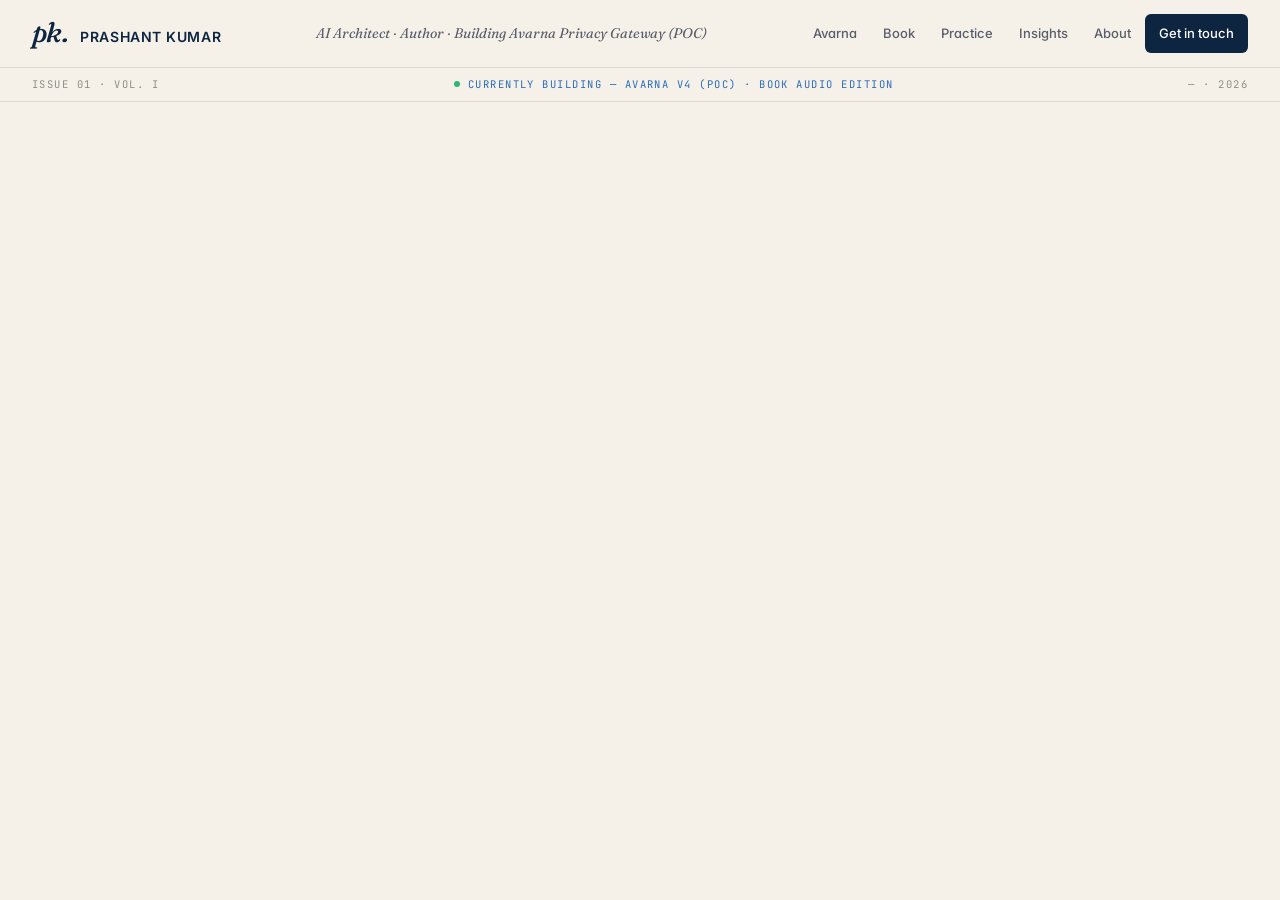
==== commit 9485c3c2: "landing: full-width hero, drop chap-num clutter, edge-to-edge video, calmer 3-thread grid + sign-off" ====
--- a/index.html
+++ b/index.html
@@ -18,9 +18,169 @@
   .mast-nav a.active { background: rgba(13,37,64,.06); color: var(--navy); font-weight: 600; }
   .back-home { display: inline-flex; align-items: center; gap: 8px; color: var(--ink-dim); text-decoration: none; font-size: 13px; padding: 8px 0; }
   .back-home:hover { color: var(--navy); }
+
+  /* === LANDING-SPECIFIC: edge-to-edge calm, no left-margin chap-num === */
+  .landing main { max-width: var(--maxw); margin: 0 auto; padding: 0 48px; }
+  .l-hero {
+    padding: 110px 0 80px;
+    display: grid;
+    grid-template-columns: 1.4fr 1fr;
+    gap: 80px;
+    align-items: end;
+  }
+  @media (max-width: 1000px) { .l-hero { grid-template-columns: 1fr; gap: 48px; padding: 64px 0 48px; } }
+  .l-eyebrow {
+    font-family: "JetBrains Mono", monospace;
+    font-size: 11px; letter-spacing: .22em; text-transform: uppercase;
+    color: var(--accent-deep);
+    margin-bottom: 26px;
+  }
+  .l-eyebrow .sep { color: var(--gold); margin: 0 12px; }
+  .l-headline {
+    font-family: "Fraunces", serif;
+    font-weight: 500;
+    font-size: clamp(54px, 7.2vw, 108px);
+    line-height: .96;
+    letter-spacing: -.035em;
+    color: var(--navy);
+    margin: 0;
+    font-feature-settings: "ss01";
+  }
+  .l-headline .it { font-style: italic; font-weight: 500; color: var(--accent); }
+  .l-headline .ink { color: var(--navy); }
+  .l-aside {
+    border-left: 1px solid var(--rule);
+    padding-left: 36px;
+    padding-bottom: 12px;
+  }
+  @media (max-width: 1000px) { .l-aside { border-left: 0; border-top: 1px solid var(--rule); padding-left: 0; padding-top: 28px; } }
+  .l-aside p {
+    font-family: "Fraunces", serif;
+    font-weight: 400;
+    font-size: clamp(17px, 1.4vw, 19px);
+    line-height: 1.55;
+    color: var(--ink-dim);
+    margin: 0 0 24px;
+    font-style: italic;
+  }
+  .l-aside p em { font-style: normal; color: var(--navy); font-weight: 500; }
+  .l-aside .quick {
+    display: flex; flex-wrap: wrap; gap: 8px;
+  }
+  .l-aside .qtag {
+    font-family: "JetBrains Mono", monospace;
+    font-size: 11px;
+    padding: 5px 11px;
+    border-radius: 999px;
+    background: var(--paper);
+    border: 1px solid var(--rule);
+    color: var(--ink-dim);
+    letter-spacing: .04em;
+  }
+
+  /* Featured media — full bleed */
+  .l-media {
+    padding: 24px 0 60px;
+  }
+  .l-media .video-stage {
+    position: relative;
+    aspect-ratio: 28 / 9;
+  }
+  @media (max-width: 700px) { .l-media .video-stage { aspect-ratio: 16 / 11; } }
+
+  /* Latest threads — full width grid */
+  .l-threads {
+    padding: 60px 0 40px;
+    border-top: 1px solid var(--rule);
+  }
+  .l-threads-head {
+    display: flex; align-items: baseline; justify-content: space-between;
+    margin-bottom: 36px; gap: 24px; flex-wrap: wrap;
+  }
+  .l-threads-head h2 {
+    font-family: "Fraunces", serif;
+    font-weight: 500;
+    font-size: clamp(28px, 3.4vw, 44px);
+    color: var(--navy);
+    letter-spacing: -.02em;
+    margin: 0;
+  }
+  .l-threads-head h2 .it { font-style: italic; color: var(--accent); }
+  .l-threads-head .small {
+    font-family: "JetBrains Mono", monospace;
+    font-size: 11px; letter-spacing: .18em; text-transform: uppercase;
+    color: var(--ink-soft);
+  }
+  .l-threads-grid {
+    display: grid;
+    grid-template-columns: repeat(3, 1fr);
+    gap: 24px;
+  }
+  @media (max-width: 880px) { .l-threads-grid { grid-template-columns: 1fr; } }
+  .l-thread {
+    text-decoration: none;
+    background: var(--paper);
+    border: 1px solid var(--rule);
+    border-radius: var(--radius);
+    padding: 32px 28px;
+    box-shadow: var(--shadow-sm);
+    transition: transform .25s ease, box-shadow .25s ease, border-color .25s ease;
+    display: flex; flex-direction: column;
+    min-height: 280px;
+  }
+  .l-thread:hover { transform: translateY(-3px); box-shadow: var(--shadow-md); border-color: var(--rule-strong); }
+  .l-thread .lt-eb {
+    font-family: "JetBrains Mono", monospace;
+    font-size: 10.5px; letter-spacing: .16em; text-transform: uppercase;
+    color: var(--accent-deep);
+  }
+  .l-thread h3 {
+    font-family: "Fraunces", serif;
+    font-weight: 500;
+    font-size: 26px;
+    color: var(--navy);
+    margin: 12px 0 10px;
+    letter-spacing: -.018em;
+    line-height: 1.12;
+  }
+  .l-thread h3 .it { font-style: italic; color: var(--accent); }
+  .l-thread p { color: var(--ink-dim); font-size: 14.5px; margin: 0 0 18px; flex: 1; line-height: 1.55; }
+  .l-thread .lt-cta {
+    font-family: "Inter", sans-serif;
+    font-weight: 600;
+    color: var(--navy);
+    font-size: 13.5px;
+    display: inline-flex; align-items: center; gap: 8px;
+  }
+  .l-thread .lt-cta .arr { transition: transform .2s ease; }
+  .l-thread:hover .lt-cta .arr { transform: translate(4px, 0); }
+
+  /* Quiet sign-off */
+  .l-signoff {
+    padding: 96px 0 80px;
+    border-top: 1px solid var(--rule);
+    display: grid;
+    grid-template-columns: 1.4fr 1fr;
+    gap: 80px;
+    align-items: center;
+  }
+  @media (max-width: 1000px) { .l-signoff { grid-template-columns: 1fr; gap: 32px; padding: 64px 0; } }
+  .l-signoff p {
+    font-family: "Fraunces", serif;
+    font-weight: 400;
+    font-style: italic;
+    font-size: clamp(22px, 2.6vw, 34px);
+    color: var(--navy);
+    line-height: 1.28;
+    margin: 0;
+    letter-spacing: -.012em;
+  }
+  .l-signoff p em { font-style: normal; color: var(--accent); }
+  .l-signoff-cta { justify-self: end; }
+  @media (max-width: 1000px) { .l-signoff-cta { justify-self: start; } }
 </style>
 </head>
-<body>
+<body class="landing">
 
 <header class="masthead">
   <div class="mast-inner">
@@ -51,102 +211,14 @@
 <main id="top">
 
   <!-- HERO -->
-  <section class="chap reveal" style="padding-top: 56px;">
-    <div class="chap-num">—<small>Field note</small></div>
-    <div class="chap-body" style="max-width: 900px;">
-      <div class="chap-kicker">Welcome</div>
-      <h1 class="chap-title" style="font-size: clamp(40px, 5.4vw, 68px);">
-        Building <span class="it">trustworthy AI</span> — and writing the field guide that explains why.
+  <section class="l-hero reveal">
+    <div>
+      <div class="l-eyebrow">Field note <span class="sep">·</span> May 2026</div>
+      <h1 class="l-headline">
+        Building <span class="it">trustworthy AI</span><br/>
+        <span class="ink">— and writing the<br/>field guide</span> <span class="it">why</span>.
       </h1>
-      <p class="chap-dek" style="max-width: 720px;">
-        I'm Prashant Kumar — AI architect, author of <em>Machine Learning to Gen AI Agents</em>, currently prototyping <em>Avarna Privacy Gateway</em>. This site is a quiet place to follow that work.
-      </p>
     </div>
-  </section>
-
-  <!-- FEATURED MEDIA — the catchy slot -->
-  <section class="opener reveal" style="padding-top: 40px;">
-    <div class="opener-grid">
-      <div class="opener-meta">Featured · Latest work · Updated regularly</div>
-      <div>
-        <div class="video-stage" id="featured-video">
-          <!-- Replace with:
-               <video controls preload="metadata" poster="assets/media/latest-poster.jpg" style="position:absolute;inset:0;width:100%;height:100%;object-fit:cover">
-                 <source src="assets/media/latest.mp4" type="video/mp4" />
-               </video>
-               or an <audio controls> tag for the book chapter -->
-          <div class="video-overlay">
-            <div>
-              <div class="video-label">Latest · placeholder</div>
-              <h1 class="video-title">Drop a <em>video or audio file</em> into <code style="font-family:'JetBrains Mono',monospace;color:#cfe1f5">assets/media/</code> — the agent will wire it into this slot.</h1>
-            </div>
-            <a class="video-play" href="/avarna/"><span class="tri">▶</span> Explore Avarna</a>
-          </div>
-        </div>
-      </div>
-    </div>
-  </section>
-
-  <!-- 3 LATEST-WORK CARDS — links to deeper pages -->
-  <section class="chap reveal" style="padding-top: 80px;">
-    <div class="chap-num">·<small>Latest</small></div>
-    <div class="chap-body">
-      <div class="chap-kicker">Now happening</div>
-      <h2 class="chap-title" style="font-size: clamp(28px, 3.4vw, 40px); margin-bottom: 28px;">A few <span class="it">threads</span> worth pulling.</h2>
-
-      <div class="practice" style="grid-template-columns: repeat(3, 1fr);">
-        <a href="/avarna/" class="pcard" style="text-decoration: none; grid-column: span 1; display:flex; flex-direction:column;">
-          <div class="pnum">a. Product</div>
-          <h3 style="color: var(--navy);">Avarna Privacy <span class="it">Gateway</span></h3>
-          <p>3-layer PII detection · 97% accuracy · sub-second round-trip. A working POC, not a company yet.</p>
-          <div class="pmeta" style="margin-top: auto"><span class="tag">Read the case study →</span></div>
-        </a>
-        <a href="/book/" class="pcard" style="text-decoration: none; grid-column: span 1; display:flex; flex-direction:column;">
-          <div class="pnum">b. Book</div>
-          <h3 style="color: var(--navy);">Machine Learning <span class="it">to Gen AI Agents</span></h3>
-          <p>A conceptual journey from foundations to practice. Eighteen chapters, 177 glossary terms, Kindle-ready.</p>
-          <div class="pmeta" style="margin-top: auto"><span class="tag">Open the book →</span></div>
-        </a>
-        <a href="/insights/" class="pcard" style="text-decoration: none; grid-column: span 1; display:flex; flex-direction:column;">
-          <div class="pnum">c. Writing</div>
-          <h3 style="color: var(--navy);">Essays &amp; <span class="it">briefings</span></h3>
-          <p>Notes on privacy budgets, prompt injection as supply-chain, and evals that actually predict production.</p>
-          <div class="pmeta" style="margin-top: auto"><span class="tag">Read latest →</span></div>
-        </a>
-      </div>
-    </div>
-  </section>
-
-  <!-- Quiet contact strip -->
-  <section class="chap reveal" style="padding: 80px 0 32px;">
-    <div class="chap-num">·<small>Reach</small></div>
-    <div class="chap-body">
-      <p style="font-family: 'Fraunces', serif; font-style: italic; font-size: clamp(22px, 2.4vw, 32px); color: var(--navy); line-height: 1.3; margin: 0 0 18px; max-width: 720px;">
-        Working on something privacy-sensitive with AI? Writing a book that needs a technical second reader? Both reach me at the same inbox.
-      </p>
-      <a class="btn btn-p" href="/about/#contact">Get in touch ↗</a>
-    </div>
-  </section>
-
-</main>
-
-<footer class="colophon">
-  <div>© <span id="yr"></span> Prashant Kumar · all rights reserved</div>
-  <div class="mid">Set in Fraunces &amp; Inter. Maintained by an agent, hosted on <a href="https://www.netlify.com" target="_blank" rel="noopener">Netlify</a>.</div>
-  <div style="text-align:right">v3 · 2026-05</div>
-</footer>
-
-<script>
-  const now = new Date();
-  document.getElementById('yr').textContent = now.getFullYear();
-  const months = ["JAN","FEB","MAR","APR","MAY","JUN","JUL","AUG","SEP","OCT","NOV","DEC"];
-  const dateEl = document.getElementById('issue-date');
-  if (dateEl) dateEl.textContent = `${months[now.getMonth()]} · ${now.getFullYear()}`;
-  const io = new IntersectionObserver((entries) => {
-    entries.forEach(e => { if (e.isIntersecting) { e.target.classList.add('in'); io.unobserve(e.target); } });
-  }, { threshold: 0.10 });
-  document.querySelectorAll('.reveal').forEach(el => io.observe(el));
-</script>
-
-</body>
-</html>
+    <aside class="l-aside">
+      <p>
+        I'm <em>Prashant K
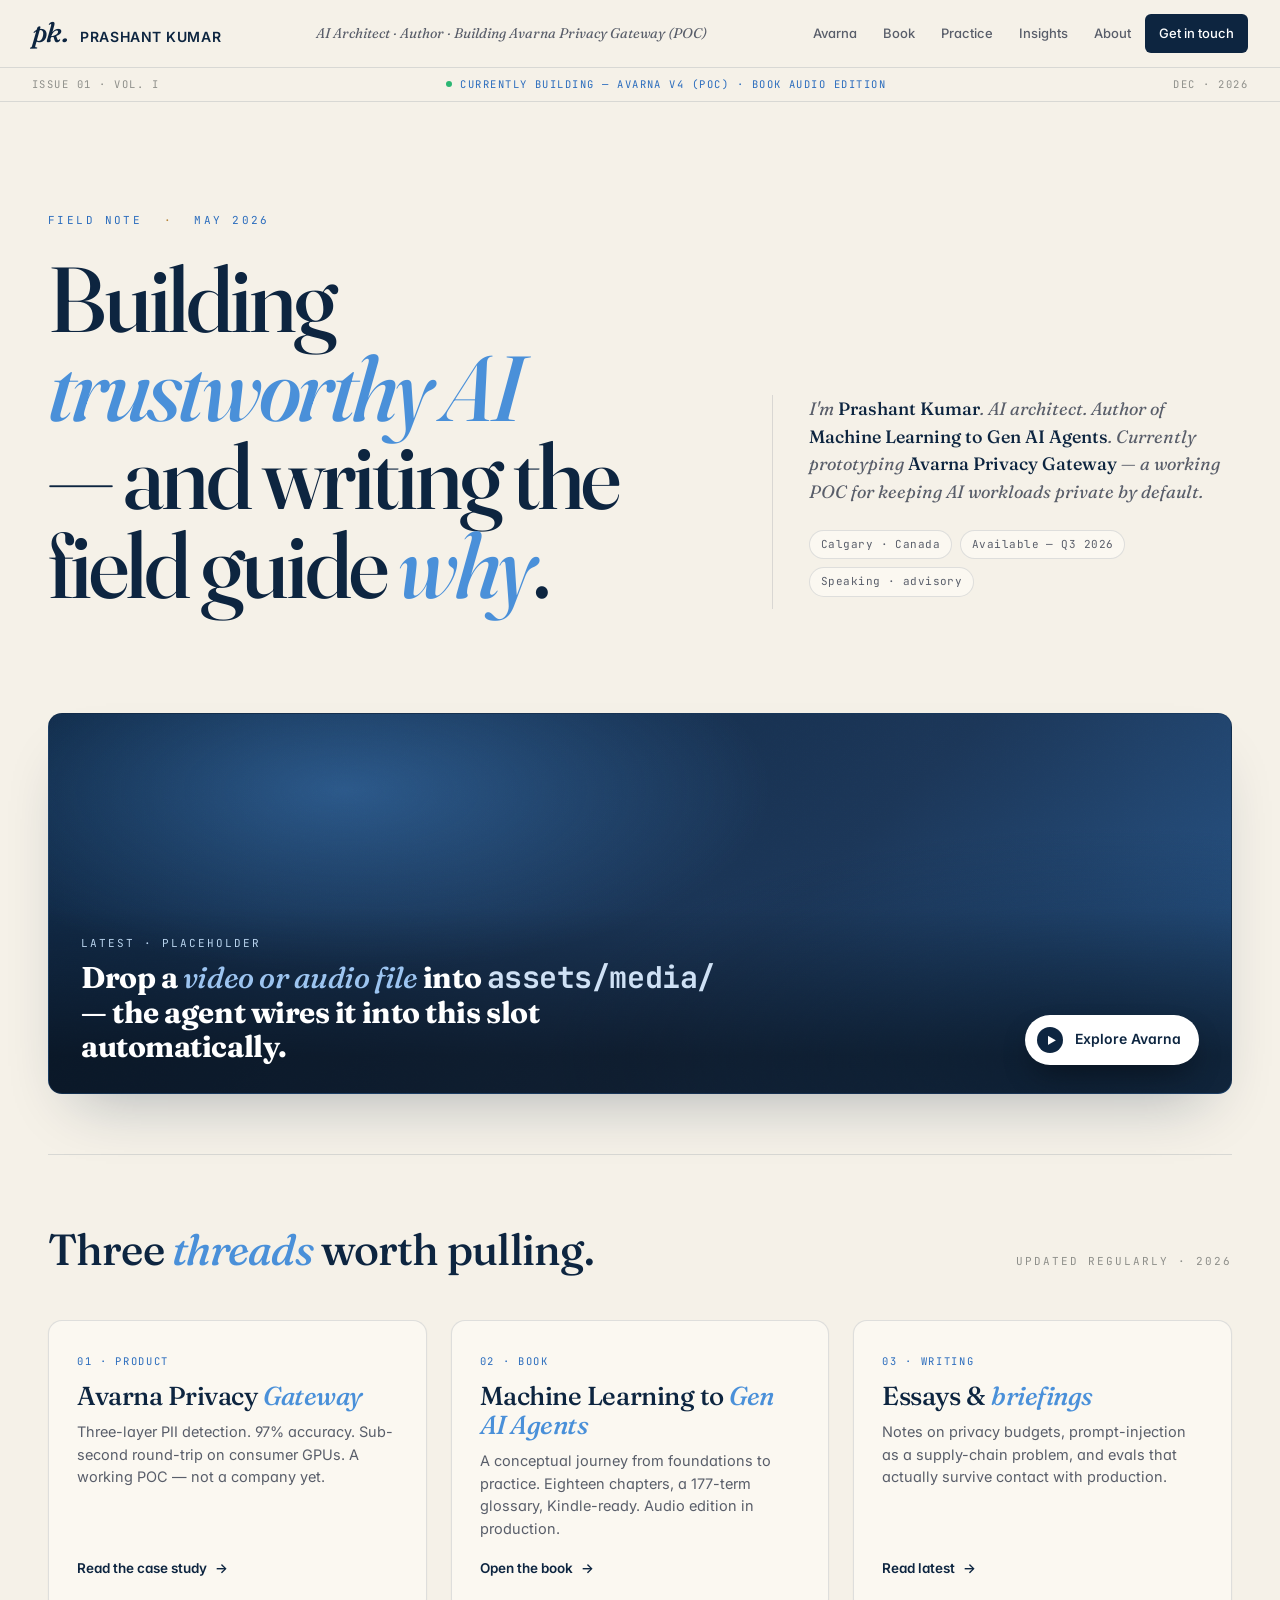
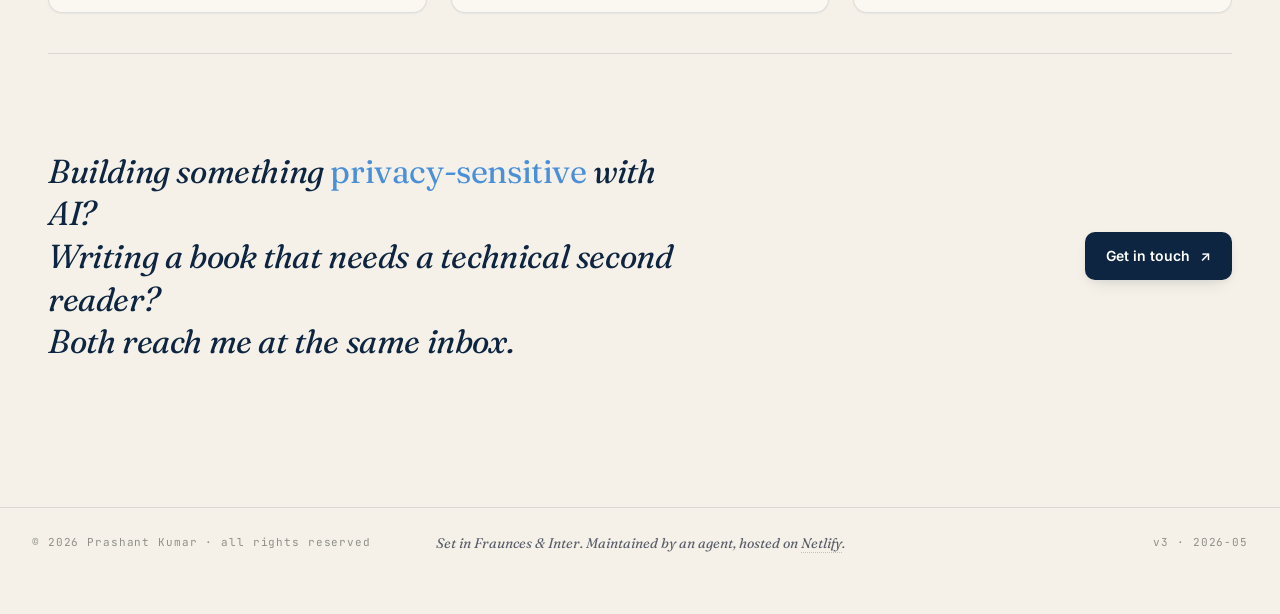
==== commit d6aa26c5: "byline: Bengaluru → Calgary (corrected from registrant address)" ====
--- a/index.html
+++ b/index.html
@@ -221,4 +221,93 @@
     </div>
     <aside class="l-aside">
       <p>
-        I'm <em>Prashant K+        I'm <em>Prashant Kumar</em>. AI architect. Author of <em>Machine Learning to Gen AI Agents</em>. Currently prototyping <em>Avarna Privacy Gateway</em> — a working POC for keeping AI workloads private by default.
+      </p>
+      <div class="quick">
+        <span class="qtag">Calgary · Canada</span>
+        <span class="qtag">Available — Q3 2026</span>
+        <span class="qtag">Speaking · advisory</span>
+      </div>
+    </aside>
+  </section>
+
+  <!-- FEATURED MEDIA — the catchy slot -->
+  <section class="l-media reveal">
+    <div class="video-stage" id="featured-video">
+      <!-- Replace with:
+           <video controls preload="metadata" poster="assets/media/latest-poster.jpg" style="position:absolute;inset:0;width:100%;height:100%;object-fit:cover">
+             <source src="assets/media/latest.mp4" type="video/mp4" />
+           </video>
+           or an <audio controls> tag for the book chapter -->
+      <div class="video-overlay">
+        <div>
+          <div class="video-label">Latest · placeholder</div>
+          <h2 class="video-title">Drop a <em>video or audio file</em> into <code style="font-family:'JetBrains Mono',monospace;color:#cfe1f5">assets/media/</code> — the agent wires it into this slot automatically.</h2>
+        </div>
+        <a class="video-play" href="/avarna/"><span class="tri">▶</span> Explore Avarna</a>
+      </div>
+    </div>
+  </section>
+
+  <!-- 3 LATEST-WORK CARDS — links to deeper pages -->
+  <section class="l-threads reveal">
+    <div class="l-threads-head">
+      <h2>Three <span class="it">threads</span> worth pulling.</h2>
+      <div class="small">Updated regularly · 2026</div>
+    </div>
+
+    <div class="l-threads-grid">
+      <a href="/avarna/" class="l-thread">
+        <div class="lt-eb">01 · Product</div>
+        <h3>Avarna Privacy <span class="it">Gateway</span></h3>
+        <p>Three-layer PII detection. 97% accuracy. Sub-second round-trip on consumer GPUs. A working POC — not a company yet.</p>
+        <span class="lt-cta">Read the case study <span class="arr">→</span></span>
+      </a>
+      <a href="/book/" class="l-thread">
+        <div class="lt-eb">02 · Book</div>
+        <h3>Machine Learning to <span class="it">Gen AI Agents</span></h3>
+        <p>A conceptual journey from foundations to practice. Eighteen chapters, a 177-term glossary, Kindle-ready. Audio edition in production.</p>
+        <span class="lt-cta">Open the book <span class="arr">→</span></span>
+      </a>
+      <a href="/insights/" class="l-thread">
+        <div class="lt-eb">03 · Writing</div>
+        <h3>Essays &amp; <span class="it">briefings</span></h3>
+        <p>Notes on privacy budgets, prompt-injection as a supply-chain problem, and evals that actually survive contact with production.</p>
+        <span class="lt-cta">Read latest <span class="arr">→</span></span>
+      </a>
+    </div>
+  </section>
+
+  <!-- Quiet sign-off -->
+  <section class="l-signoff reveal">
+    <p>
+      Building something <em>privacy-sensitive</em> with AI?<br/>
+      Writing a book that needs a technical second reader?<br/>
+      Both reach me at the same inbox.
+    </p>
+    <div class="l-signoff-cta">
+      <a class="btn btn-p" href="/about/#contact">Get in touch <span class="arr">↗</span></a>
+    </div>
+  </section>
+
+</main>
+
+<footer class="colophon">
+  <div>© <span id="yr"></span> Prashant Kumar · all rights reserved</div>
+  <div class="mid">Set in Fraunces &amp; Inter. Maintained by an agent, hosted on <a href="https://www.netlify.com" target="_blank" rel="noopener">Netlify</a>.</div>
+  <div style="text-align:right">v3 · 2026-05</div>
+</footer>
+
+<script>
+  const now = new Date();
+  document.getElementById('yr').textContent = now.getFullYear();
+  const months = ["JAN","FEB","MAR","APR","MAY","JUN","JUL","AUG","SEP","OCT","NOV","DEC"];
+  const dateEl = document.getElementById('issue-date');
+  if (dateEl) dateEl.textContent = `${months[now.getMonth()]} · ${now.getFullYear()}`;
+  const io = new IntersectionObserver((entries) => {
+    entries.forEach(e => { if (e.isIntersecting) { e.target.classList.add('in'); io.unobserve(e.target); } });
+  }, { threshold: 0.10 });
+  document.querySelectorAll('.reveal').forEach(el => io.observe(el));
+</script>
+
+</body>
